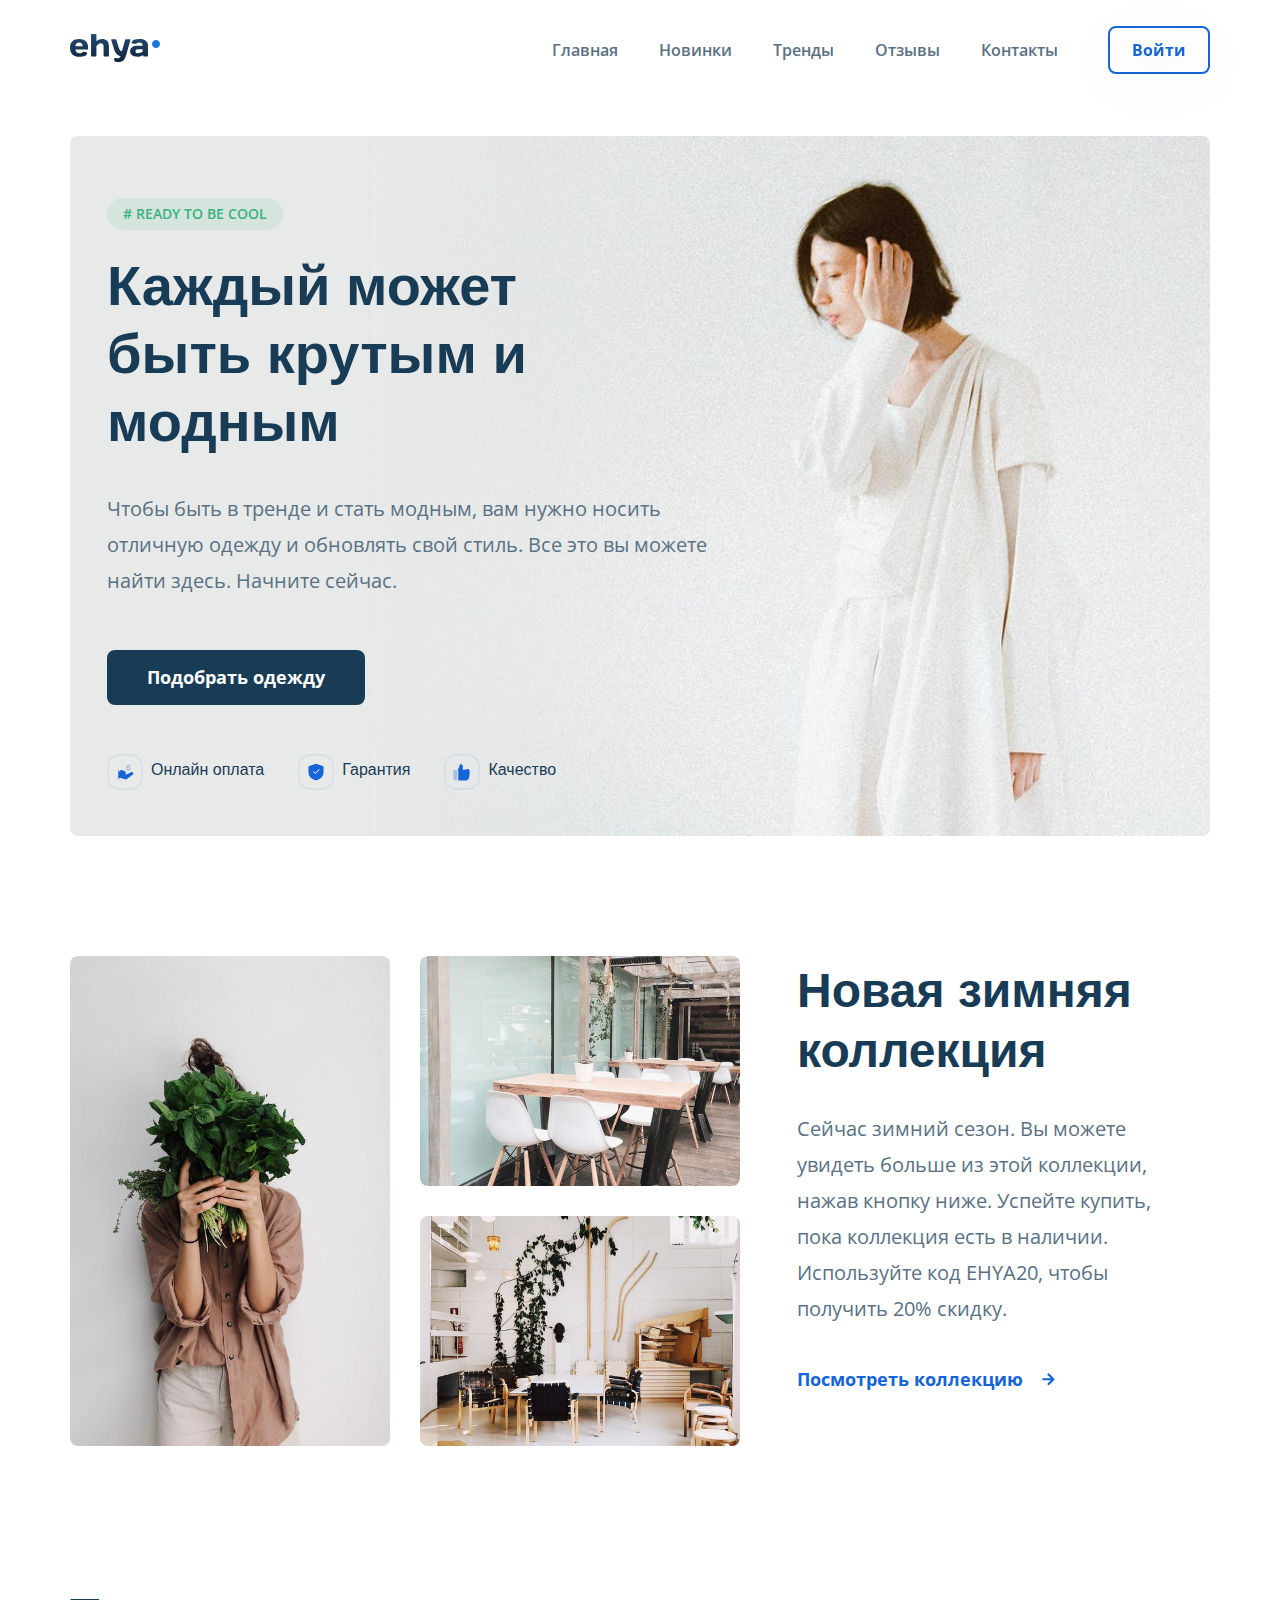
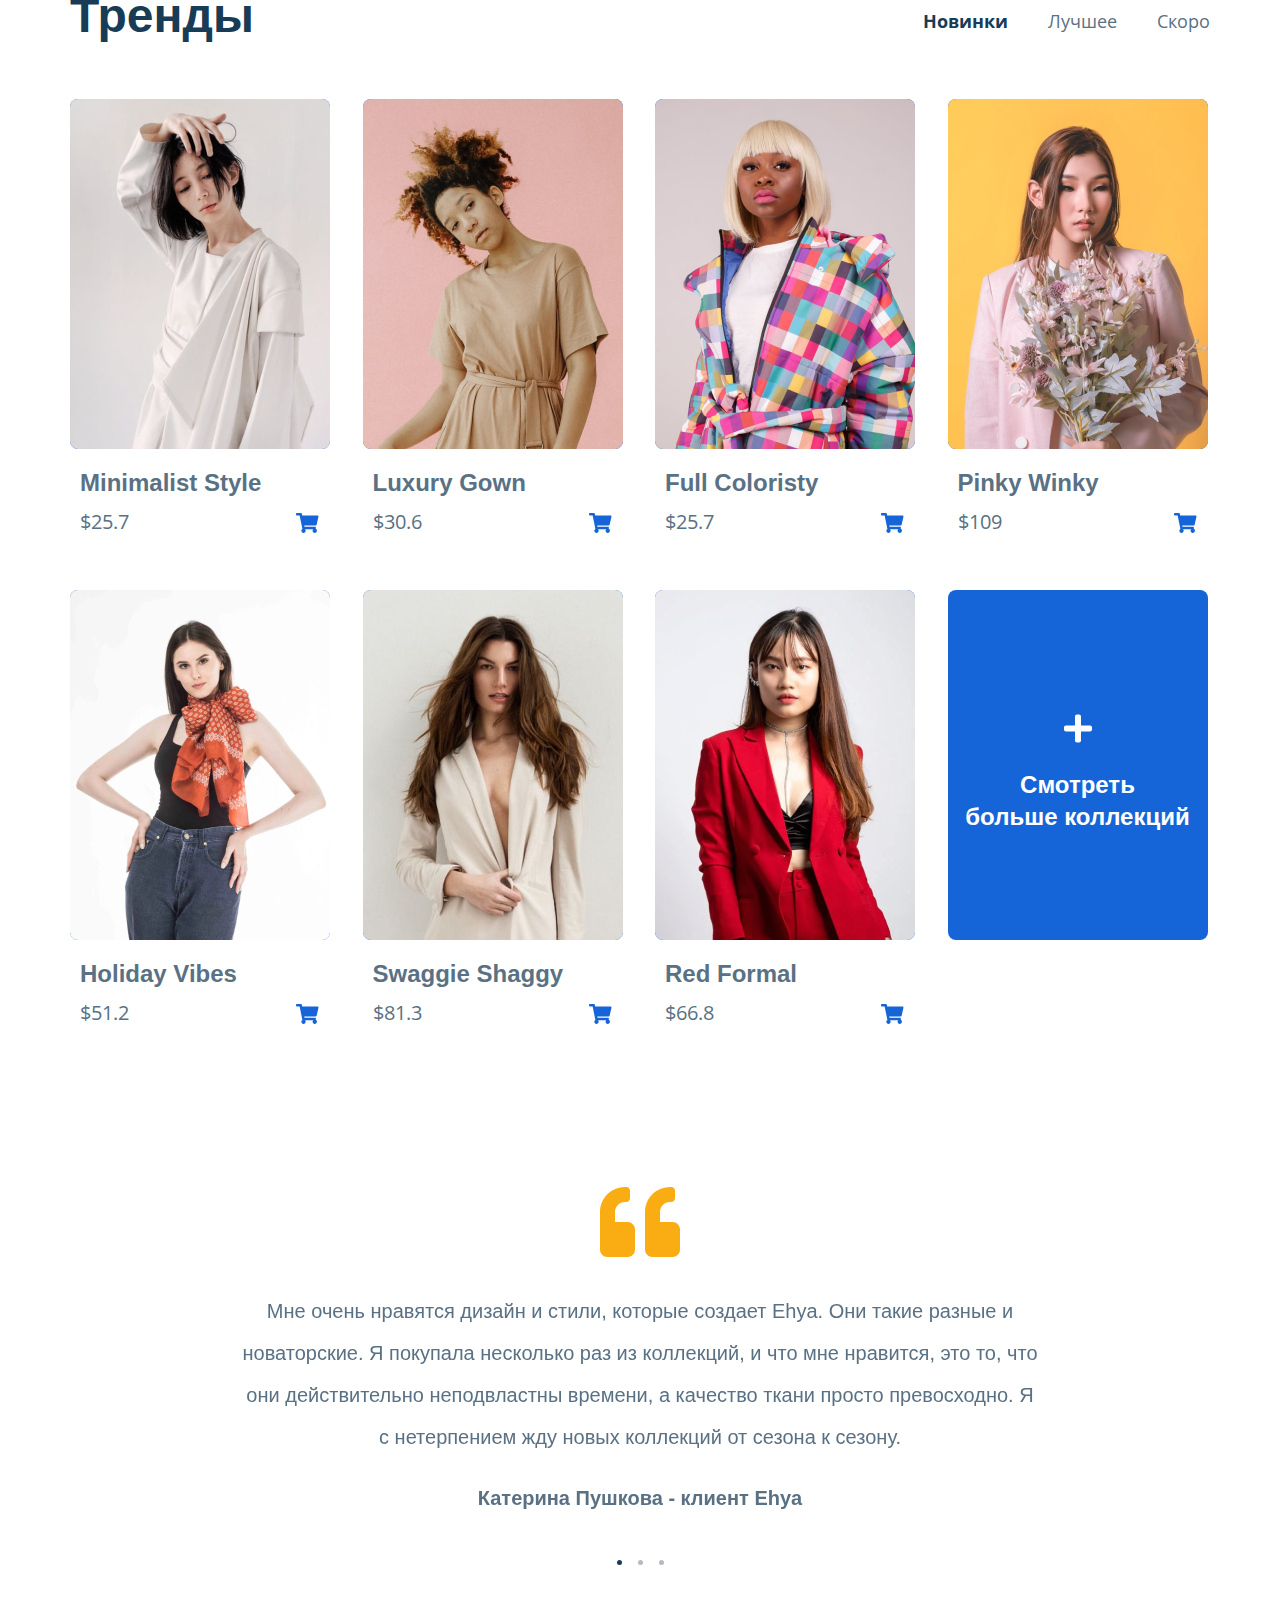
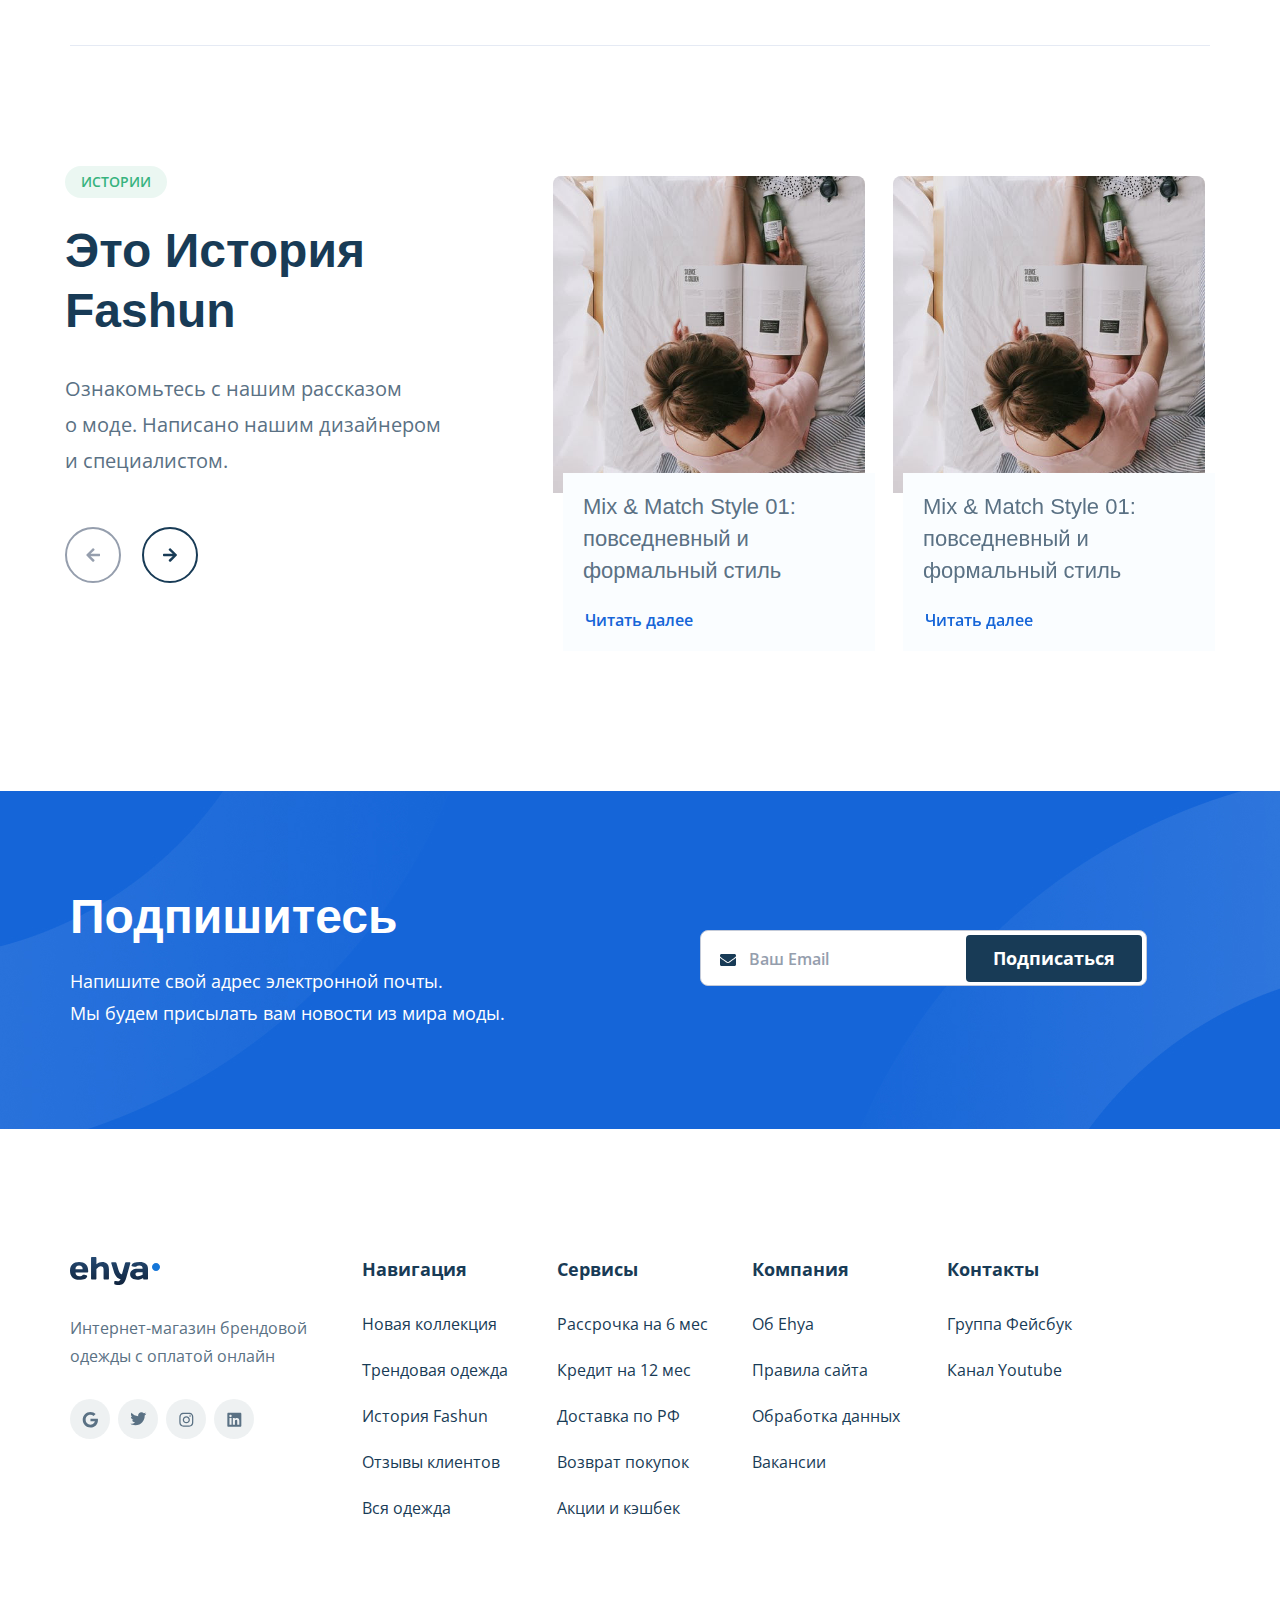
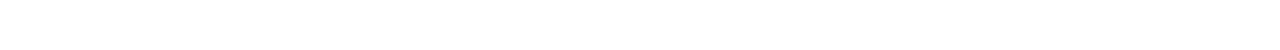
==== index.html @ 08104af1 "fix: menu position fix" ====
<!DOCTYPE html>
<html lang="ru">

<head>
  <meta charset="UTF-8">
  <meta name="viewport" content="width=device-width, initial-scale=1.0">
  <meta http-equiv="X-UA-Compatible" content="ie=edge">
  <link rel="apple-touch-icon" sizes="57x57" href="img/favicon/apple-icon-57x57.png">
  <link rel="apple-touch-icon" sizes="60x60" href="img/favicon/apple-icon-60x60.png">
  <link rel="apple-touch-icon" sizes="72x72" href="img/favicon/apple-icon-72x72.png">
  <link rel="apple-touch-icon" sizes="76x76" href="img/favicon/apple-icon-76x76.png">
  <link rel="apple-touch-icon" sizes="114x114" href="img/favicon/apple-icon-114x114.png">
  <link rel="apple-touch-icon" sizes="120x120" href="img/favicon/apple-icon-120x120.png">
  <link rel="apple-touch-icon" sizes="144x144" href="img/favicon/apple-icon-144x144.png">
  <link rel="apple-touch-icon" sizes="152x152" href="img/favicon/apple-icon-152x152.png">
  <link rel="apple-touch-icon" sizes="180x180" href="img/favicon/apple-icon-180x180.png">
  <link rel="icon" type="image/png" sizes="192x192" href="img/favicon/android-icon-192x192.png">
  <link rel="icon" type="image/png" sizes="32x32" href="img/favicon/favicon-32x32.png">
  <link rel="icon" type="image/png" sizes="96x96" href="img/favicon/favicon-96x96.png">
  <link rel="icon" type="image/png" sizes="16x16" href="img/favicon/favicon-16x16.png">
  <link rel="manifest" href="img/favicon/manifest.json">
  <meta name="msapplication-TileColor" content="#ffffff">
  <meta name="msapplication-TileImage" content="img/favicon/ms-icon-144x144.png">
  <meta name="theme-color" content="#ffffff">
  <link rel="preconnect" href="https://fonts.gstatic.com">
  <link href="https://fonts.googleapis.com/css2?family=Open+Sans:wght@400;600;700&display=swap" rel="stylesheet">
  <link rel="stylesheet" href="css/swiper-bundle.min.css">
  <link rel="stylesheet" href="css/style.css">
  <title>ehya - магазин модной одежды</title>
</head>

<body>
  <header class="header">
    <div class="header-container">
      <a href="#" class="header__logo">
        <img src="img/icons/logo.svg" alt="Ehya logo" class="header__logo-pic">
      </a>
      <nav class="navbar header__navbar">
        <ul class="navbar__list navbar__list--visible">
          <li class="navbar__item">
            <a href="#hero" class="navbar__link anchor">Главная</a>
          </li>
          <li class="navbar__item">
            <a href="#collections" class="navbar__link anchor">Новинки</a>
          </li>
          <li class="navbar__item">
            <a href="#trends" class="navbar__link anchor">Тренды</a>
          </li>
          <li class="navbar__item">
            <a href="#reviews" class="navbar__link anchor">Отзывы</a>
          </li>
          <li class="navbar__item">
            <a href="#footer" class="navbar__link anchor">Контакты</a>
          </li>
        </ul>
        <button data-toggle="modal"
          class="button button--bordered navbar__button navbar__button--visible">Войти</button>
        <button class="mobile-menu-button navbar__mobile-menu-button navbar__mobile-menu-button--visible">
          <span class="mobile-menu-button__line"></span>
          <span class="mobile-menu-button__line"></span>
          <span class="mobile-menu-button__line"></span>
        </button>
      </nav>
    </div>
    <!-- /.header-container -->
    <div class="mobile-menu mobile-menu--visible">
      <a href="#" class="mobile-menu__close">
        <img src="img/icons/close.svg" alt="Icon: close" class="mobile-menu__close-pic">
      </a>
      <ul class="mobile-menu__list">
        <li class="mobile-menu__item">
          <a href="#hero" class="mobile-menu__link anchor">Главная</a>
        </li>
        <li class="mobile-menu__item">
          <a href="#collections" class="mobile-menu__link anchor">Новинки</a>
        </li>
        <li class="mobile-menu__item">
          <a href="#trends" class="mobile-menu__link anchor">Тренды</a>
        </li>
        <li class="mobile-menu__item">
          <a href="#reviews" class="mobile-menu__link anchor">Отзывы</a>
        </li>
        <li class="mobile-menu__item">
          <a href="#footer" class="mobile-menu__link anchor">Контакты</a>
        </li>
      </ul>
      <button data-toggle="modal" class="button mobile-menu__button--bordered mobile-menu__button">Войти</button>
    </div>
    <!-- /.mobile-menu -->
  </header>
  <!-- /.header -->

  <section id="hero" class="hero">
    <div class="hero__bg">
      <div class="hero__bgc"></div>
      <div class="hero__bg-wrapper">
        <img src="img/hero.png" alt="Photo of a girl in modern clothes" class="hero__bg-pic">
      </div>
      <div class="hero-container">
        <div class="hero-wrapper">
          <span class="tag hero__tag"># ready to be cool</span>
          <h1 class="hero__title" lang="en">Каждый может быть крутым и модным</h1>
          <p class="hero__text text">Чтобы быть в тренде и стать модным, вам нужно носить отличную одежду и
            обновлять свой стиль. Все это вы можете найти здесь. Начните сейчас.</p>
          <button class="button hero__button button--solid">Подобрать одежду</button>
          <div class="goods hero__goods">
            <ul class="goods__list">
              <li class="goods__item">
                <img src="img/icons/online-payment.svg" alt="Icon: online payment" class="goods__icon">
                <span class="goods__text" lang="en">Онлайн оплата</span>
              </li>
              <li class="goods__item">
                <img src="img/icons/guarantee.svg" alt="Icon: guarantee" class="goods__icon">
                <span class="goods__text" lang="en">Гарантия</span>
              </li>
              <li class="goods__item">
                <img src="img/icons/quality.svg" alt="Icon: quality" class="goods__icon">
                <span class="goods__text" lang="en">Качество</span>
              </li>
            </ul>
          </div>
          <!-- /.hero__goods -->
        </div>
        <!-- /.hero-wrapper -->
      </div>
    </div>
    <!-- /.hero__container -->
  </section>
  <!-- /.hero -->

  <section id="collections" class="collection">
    <div class="collection-container">
      <div class="collection-wrapper">
        <div class="collection__images">
          <!-- Замени дивы на img -->
          <img src="img/collection_0001.png" alt="Photo of a girl hiding the grass"
            class="collection__pic collection__pic--xl">
          <img src="img/collection_0002.png" alt="Photo of a dining room" class="collection__pic collection__pic--m">
          <img src="img/collection_0003.png" alt="Photo of a rest room" class="collection__pic collection__pic--m">
        </div>
        <!-- /.collection__images -->
        <div class="collection__description">
          <h2 class="title collection__title">Новая зимняя коллекция</h2>
          <p class="text collection__text">Сейчас зимний сезон. Вы можете увидеть больше из этой коллекции, нажав кнопку
            ниже. Успейте купить, пока коллекция есть в наличии. Используйте код EHYA20, чтобы получить 20%&nbsp;скидку.
          </p>
          <a href="#" class="more collection__more">Посмотреть коллекцию</a>
        </div>
        <!-- /.collection__description -->
      </div>
      <!-- /.collection-wrapper -->
    </div>
    <!-- /.collection-container -->
  </section>
  <!-- /.collections -->

  <section id="trends" class="trends">
    <div class="trends-container">
      <div class="trends__header-wrapper">
        <h2 class="title trends__title">Тренды</h2>
        <div class="filter trends__filter">
          <ul class="filter__list">
            <li class="filter__item">
              <a href="#" class="filter__link filter__link--active">Новинки</a>
            </li>
            <li class="filter__item">
              <a href="#" class="filter__link">Лучшее</a>
            </li>
            <li class="filter__item">
              <a href="#" class="filter__link">Скоро</a>
            </li>
          </ul>
        </div>
        <!-- /.trends__filter -->
      </div>
      <!-- /.trends__header-wrapper -->
      <div class="trends__cards-wrapper">
        <div class="card-trend trends__card card-trend--01">
          <div class="card-trend__image-wrapper">
            <img src="img/trends_0001.jpg" alt="Photo of a girl in clothes of minimalist style" class="card-trend__pic">
          </div>
          <h3 class="card-trend__title" lang="en">Minimalist Style</h3>
          <div class="card-trend__wrapper">
            <span class="card-trend__price">$25.7</span>
            <img src="img/icons/shopping-cart.svg" alt="Icon: shopping cart" class="card-trend__icon">
          </div>
        </div>
        <!-- /.card-trend trends__card -->
        <div class="card-trend trends__card card-trend--02">
          <div class="card-trend__image-wrapper">
            <img src="img/trends_0002.jpg" alt="Photo of a girl in clothes of luxury gown style"
              class="card-trend__pic">
          </div>
          <h3 class="card-trend__title" lang="en">Luxury Gown</h3>
          <div class="card-trend__wrapper">
            <span class="card-trend__price">$30.6</span>
            <img src="img/icons/shopping-cart.svg" alt="Icon: shopping cart" class="card-trend__icon">
          </div>
        </div>
        <!-- /.card-trend trends__card -->
        <div class="card-trend trends__card card-trend--03">
          <div class="card-trend__image-wrapper">
            <img src="img/trends_0003.jpg" alt="Photo of a girl in clothes of full coloristy style"
              class="card-trend__pic">
          </div>
          <h3 class="card-trend__title" lang="en">Full Coloristy</h3>
          <div class="card-trend__wrapper">
            <span class="card-trend__price">$25.7</span>
            <img src="img/icons/shopping-cart.svg" alt="Icon: shopping cart" class="card-trend__icon">
          </div>
        </div>
        <!-- /.card-trend trends__card -->
        <div class="card-trend trends__card card-trend--04">
          <div class="card-trend__image-wrapper">
            <img src="img/trends_0004.jpg" alt="Photo of a girl in clothes of pinky winky style"
              class="card-trend__pic">
          </div>
          <h3 class="card-trend__title" lang="en">Pinky Winky</h3>
          <div class="card-trend__wrapper">
            <span class="card-trend__price">$109</span>
            <img src="img/icons/shopping-cart.svg" alt="Icon: shopping cart" class="card-trend__icon">
          </div>
        </div>
        <!-- /.card-trend trends__card -->
        <div class="card-trend trends__card card-trend--05">
          <div class="card-trend__image-wrapper">
            <img src="img/trends_0005.jpg" alt="Photo of a girl in clothes of holiday vibes style"
              class="card-trend__pic">
          </div>
          <h3 class="card-trend__title" lang="en">Holiday Vibes</h3>
          <div class="card-trend__wrapper">
            <span class="card-trend__price">$51.2</span>
            <img src="img/icons/shopping-cart.svg" alt="Icon: shopping cart" class="card-trend__icon">
          </div>
        </div>
        <!-- /.card-trend trends__card -->
        <div class="card-trend trends__card card-trend--06">
          <div class="card-trend__image-wrapper">
            <img src="img/trends_0006.jpg" alt="Photo of a girl in clothes of swaggie shaggy style"
              class="card-trend__pic">
          </div>
          <h3 class="card-trend__title" lang="en">Swaggie Shaggy</h3>
          <div class="card-trend__wrapper">
            <span class="card-trend__price">$81.3</span>
            <img src="img/icons/shopping-cart.svg" alt="Icon: shopping cart" class="card-trend__icon">
          </div>
        </div>
        <!-- /.card-trend trends__card -->
        <div class="card-trend trends__card card-trend--07">
          <div class="card-trend__image-wrapper">
            <img src="img/trends_0007.jpg" alt="Photo of a girl in clothes of red formal style" class="card-trend__pic">
          </div>
          <h3 class="card-trend__title" lang="en">Red Formal</h3>
          <div class="card-trend__wrapper">
            <span class="card-trend__price">$66.8</span>
            <img src="img/icons/shopping-cart.svg" alt="Icon: shopping cart" class="card-trend__icon">
          </div>
        </div>
        <!-- /.card-trend trends__card -->

        <div class="card-trend trends__card">
          <a href="#" class="card-trend__image-wrapper">
            <img src="img/icons/plus.svg" alt="Icon: plus" class="card-trend__plus-icon">
            <h3 class="card-trend__title card-trend__title--color--white">Смотреть<br>больше коллекций</h3>
          </a>
        </div>
        <!-- /.card-trend trends__card -->
      </div>
      <!-- /.trends__cards-wrapper -->
    </div>
    <!-- /.container -->
  </section>
  <!-- /.trends -->

  <section id="reviews" class="reviews">
    <div class="reviews-container">
      <div class="reviews__quote">
        <img src="img/icons/quote-left.svg" alt="Icon: quote">
      </div>
      <div class="swiper-container reviews__slider">
        <!-- Additional required wrapper -->
        <div class="swiper-wrapper">
          <!-- Slides -->
          <div class="swiper-slide reviews__slide">
            <p class="reviews__text">Мне очень нравятся дизайн и стили, которые создает Ehya. Они такие разные и
              новаторские. Я покупала несколько раз из коллекций, и что мне нравится, это то, что они действительно
              неподвластны времени, а качество ткани просто превосходно. Я с нетерпением жду новых коллекций от сезона к
              сезону.</p>
            <h3 class="reviews__author">Катерина Пушкова - клиент Ehya</h3>
          </div>
          <!-- /.reviews__slide -->
          <div class="swiper-slide reviews__slide">
            <p class="reviews__text">Мне очень нравятся дизайн и стили, которые создает Ehya. Они такие разные и
              новаторские. Я покупала несколько раз из коллекций, и что мне нравится, это то, что они действительно
              неподвластны времени, а качество ткани просто превосходно. Я с нетерпением жду новых коллекций от сезона к
              сезону.</p>
            <h3 class="reviews__author">Алисия Пума - клиент Fashun</h3>
          </div>
          <!-- /.reviews__slide -->
          <div class="swiper-slide reviews__slide">
            <p class="reviews__text">Мне очень нравятся дизайн и стили, которые создает Ehya. Они такие разные и
              новаторские. Я покупала несколько раз из коллекций, и что мне нравится, это то, что они действительно
              неподвластны времени, а качество ткани просто превосходно. Я с нетерпением жду новых коллекций от сезона к
              сезону.</p>
            <h3 class="reviews__author">Пума Леопардовна - клиент Ehya</h3>
          </div>
          <!-- /.reviews__slide -->
        </div>
        <!-- If we need pagination -->
        <div class="swiper-pagination"></div>
      </div>
    </div>
    <!-- /.reviews-container -->
  </section>
  <!-- /.reviews -->

  <div class="horizont">
    <div class="horizont__line"></div>
  </div>

  <section class="articles">
    <div class="articles-container">
      <div class="articles-wrapper">
        <span class="tag articles__tag">Истории</span>
        <h2 class="title articles__title" lang="en"><span class="title title--visible">Это </span> История Fashun</h2>
        <p class="text articles__text">Ознакомьтесь с нашим рассказом о&nbsp;моде. Написано нашим дизайнером и
          специалистом.
        </p>
        <!-- If we need navigation buttons -->
        <div class="articles___slider-buttons-group">
          <button class="articles__slider-button articles__slider-button--prev slider-button">
            <svg class="slider-button__prev">
              <use xlink:href="img/icons/slider-button-prev.svg#slider-button-prev"></use>
            </svg>
          </button>
          <button class="articles__slider-button articles__slider-button--next slider-button">
            <svg class="slider-button__next">
              <use xlink:href="img/icons/slider-button-next.svg#slider-button-next"></use>
            </svg>
          </button>
        </div>
        <!-- /.articles___slider-buttons-group -->
      </div>
      <!-- /.article-wrapper -->
      <div class="swiper-container articles__slider">
        <!-- Additional required wrapper -->
        <div class="swiper-wrapper">
          <!-- Slides -->
          <div class="swiper-slide articles__slide">
            <div class="card-articles articles__card">
              <div class="card-articles__image-wrapper">
                <img src="img/articles_0001.png" alt="Photo of a girl reading a book" class="card-articles__pic">
              </div>
              <div class="card-articles__text-wrapper">
                <h3 class="card-articles__title">Mix & Match Style 01: повседневный и формальный стиль</h3>
                <a href="#" class="more articles__more">Читать далее</a>
              </div>
            </div>
            <!-- /.card-articles articles__card -->
          </div>
          <!-- /.swiper-slide -->
          <div class="swiper-slide articles__slide">
            <div class="card-articles articles__card">
              <div class="card-articles__image-wrapper">
                <img src="img/articles_0001.png" alt="Photo of a girl reading a book" class="card-articles__pic">
              </div>
              <div class="card-articles__text-wrapper">
                <h3 class="card-articles__title">Mix & Match Style 01: повседневный и формальный стиль</h3>
                <a href="#" class="more articles__more">Читать далее</a>
              </div>
            </div>
            <!-- /.card-articles articles__card -->
          </div>
          <!-- /.swiper-slide -->
          <div class="swiper-slide articles__slide">
            <div class="card-articles articles__card">
              <div class="card-articles__image-wrapper">
                <img src="img/articles_0002.png" alt="Photo of a girl reading a book" class="card-articles__pic">
              </div>
              <div class="card-articles__text-wrapper">
                <h3 class="card-articles__title">Лайфхак: Купите одежду Thrifft на воскресном рынке
                </h3>
                <a href="#" class="more articles__more">Читать далее</a>
              </div>
            </div>
            <!-- /.card-articles articles__card -->
          </div>
          <!-- /.swiper-slide -->
          <div class="swiper-slide articles__slide">
            <div class="card-articles articles__card">
              <div class="card-articles__image-wrapper">
                <img src="img/articles_0002.png" alt="Photo of a girl reading a book" class="card-articles__pic">
              </div>
              <div class="card-articles__text-wrapper">
                <h3 class="card-articles__title">Лайфхак: Купите одежду Thrifft на воскресном рынке
                </h3>
                <a href="#" class="more articles__more">Читать далее</a>
              </div>
            </div>
            <!-- /.card-articles articles__card -->
          </div>
          <!-- /.swiper-slide -->
          <div class="swiper-slide articles__slide">
            <div class="card-articles articles__card">
              <div class="card-articles__image-wrapper">
                <img src="img/articles_0002.png" alt="Photo of a girl reading a book" class="card-articles__pic">
              </div>
              <div class="card-articles__text-wrapper">
                <h3 class="card-articles__title">Лайфхак: Купите одежду Thrifft на воскресном рынке
                </h3>
                <a href="#" class="more articles__more">Читать далее</a>
              </div>
            </div>
            <!-- /.card-articles articles__card -->
          </div>
          <!-- /.swiper-slide -->
        </div>
      </div>
    </div>
    <!-- /.articles-container -->
  </section>
  <!-- /.articles -->

  <section class="newsletter">
    <div class="newsletter-container">
      <div class="newsletter-wrapper">
        <div class="newsletter__text-wrapper">
          <h2 class="newsletter__title">Подпишитесь</h2>
          <p class="newsletter__text">
            Напишите свой адрес электронной почты. <br class="br">Мы будем присылать вам новости из мира моды.
          </p>
        </div>
        <!-- /.newsletter__text-wrapper -->
        <form class="newsletter__form form">
          <div class="newsletter__input-wrapper">
            <img src="img/icons/email.svg" alt="Icon: email" class="newsletter__form-icon">
            <div class="newsletter__form-email-wrapper">
              <input type="email" class="newsletter__form-email-input" placeholder="Ваш Email">
            </div>
          </div>
          <input type="submit" class="button newsletter__form-submit-input" value="Подписаться">
        </form>
        <!-- /.newsletter__form form -->
      </div>
      <!-- /.newsletter-wrapper -->
    </div>
    <!-- /.newsetter-container -->
  </section>
  <!-- /.newsletter -->

  <footer id="footer" class="footer">
    <div class="footer-container">
      <div class="footer-grid footer-grid__ml">
        <div class="footer__logo-wrapper">
          <a href="#" class="footer__logo">
            <img src="img/icons/logo.svg" alt="Ehya logo" class="footer__logo-pic">
          </a>
          <p class="text footer__text">Интернет-магазин брендовой одежды с оплатой онлайн</p>
          <ul class="footer__socials socials">
            <li class="socials__item">
              <a href="https://www.google.ru/" class="socials__link" target="_blank" rel="noopener noreferrer">
                <img src="img/icons/google.svg" alt="Icon: google" class="socials__icon">
              </a>
            </li>
            <li class="socials__item">
              <a href="https://twitter.com/?lang=ru" class="socials__link" target="_blank" rel="noopener noreferrer">
                <img src="img/icons/twitter.svg" alt="Icon: twitter" class="socials__icon">
              </a>
            </li>
            <li class="socials__item">
              <a href="https://www.instagram.com/?hl=ru" class="socials__link" target="_blank"
                rel="noopener noreferrer">
                <img src="img/icons/instagram.svg" alt="Icon: instagram" class="socials__icon">
              </a>
            </li>
            <li class="socials__item">
              <a href="https://ru.linkedin.com/" class="socials__link" target="_blank" rel="noopener noreferrer">
                <img src="img/icons/linkedin.svg" alt="Icon: linkedin" class="socials__icon">
              </a>
            </li>
          </ul>
          <!-- /.footer__socials .socials -->
        </div>
        <!-- /.footer__logo-wrapper -->
        <div class="footer__nav-list nav">
          <h3 class="nav__title">Навигация</h3>
          <ul class="nav__list">
            <li class="nav__item">
              <a href="#" class="nav__link">Новая коллекция</a>
            </li>
            <li class="nav__item">
              <a href="#" class="nav__link">Трендовая одежда</a>
            </li>
            <li class="nav__item">
              <a href="#" class="nav__link">История Fashun</a>
            </li>
            <li class="nav__item">
              <a href="#" class="nav__link">Отзывы клиентов</a>
            </li>
            <li class="nav__item">
              <a href="#" class="nav__link">Вся одежда</a>
            </li>
          </ul>
        </div>
        <div class="footer__nav-list nav">
          <h3 class="nav__title">Сервисы</h3>
          <ul class="nav__list">
            <li class="nav__item">
              <a href="#" class="nav__link">Рассрочка на 6 мес</a>
            </li>
            <li class="nav__item">
              <a href="#" class="nav__link">Кредит на 12 мес</a>
            </li>
            <li class="nav__item">
              <a href="#" class="nav__link">Доставка по РФ</a>
            </li>
            <li class="nav__item">
              <a href="#" class="nav__link">Возврат покупок</a>
            </li>
            <li class="nav__item">
              <a href="#" class="nav__link">Акции и кэшбек</a>
            </li>
          </ul>
        </div>
        <div class="footer__nav-list nav">
          <h3 class="nav__title">Компания</h3>
          <ul class="nav__list">
            <li class="nav__item">
              <a href="#" class="nav__link">Об Ehya</a>
            </li>
            <li class="nav__item">
              <a href="#" class="nav__link">Правила сайта</a>
            </li>
            <li class="nav__item">
              <a href="#" class="nav__link">Обработка данных</a>
            </li>
            <li class="nav__item">
              <a href="#" class="nav__link">Вакансии</a>
            </li>
          </ul>
        </div>
        <div class="footer__nav-list nav">
          <h3 class="nav__title">Контакты</h3>
          <ul class="nav__list">
            <li class="nav__item">
              <a href="https://ru-ru.facebook.com/" class="nav__link">Группа Фейсбук</a>
            </li>
            <li class="nav__item">
              <a href="https://www.youtube.com/?gl=RU&hl=ru" class="nav__link">Канал Youtube</a>
            </li>
          </ul>
        </div>
      </div>
      <!-- /.footer-grid -->
    </div>
    <!-- /.footer-container -->
  </footer>
  <!-- /.footer -->

  <div class="modal">
    <div class="modal__overlay"></div>
    <!-- /.modal__overlay -->
    <div class="modal__dialog">
      <a href="#" class="modal__close">
        <img src="img/icons/close-modal.svg" alt="Icon: close modal window" class="modal__close-pic">
      </a>
      <h3 class="modal__title">Оставить заявку</h3>
      <form action="send.php" method="POST" class="modal__form form">
        <input type="text" name="name" class="input modal__input" placeholder="Ваше имя" required minlength="2">
        <input type="tel" name="phone" class="input modal__input input--phone-masked" placeholder="Ваш номер телефона"
          required minlength="18">
        <input type="email" name="email" class="input modal__input" placeholder="Ваш Email" required>
        <input type="submit" name="send-booking" value="Отправить" class="button modal__button">
      </form>
    </div>
    <!-- /.modal__dialog -->
  </div>
  <!-- /.modal -->

  <script src="js/jquery-3.5.1.min.js"></script>
  <script src="js/jquery.validate.min.js"></script>
  <script src="js/jquery.mask.min.js"></script>
  <script src="js/swiper-bundle.min.js"></script>
  <script src="js/main.js"></script>
</body>


</html>
---- css/style.css ----
@font-face {
  font-family: 'HK Grotesk';
  src: url("../fonts/HKGrotesk-Regular.woff2") format("woff2"), url("../fonts/HKGrotesk-Regular.woff") format("woff"), url("../fonts/HKGrotesk-Regular.ttf") format("truetype");
  font-weight: 400;
  font-style: normal;
  font-display: swap;
}

@font-face {
  font-family: 'HK Grotesk';
  src: url("../fonts/HKGrotesk-Medium.woff2") format("woff2"), url("../fonts/HKGrotesk-Medium.woff") format("woff"), url("../fonts/HKGrotesk-Medium.ttf") format("truetype");
  font-weight: 500;
  font-style: normal;
  font-display: swap;
}

@font-face {
  font-family: 'HK Grotesk';
  src: url("../fonts/HKGrotesk-Bold.woff2") format("woff2"), url("../fonts/HKGrotesk-Bold.woff") format("woff"), url("../fonts/HKGrotesk-Bold.ttf") format("truetype");
  font-weight: 700;
  font-style: normal;
  font-display: swap;
}

/*! normalize.css v8.0.1 | MIT License | github.com/necolas/normalize.css */
/* Document
   ========================================================================== */
/**
 * 1. Correct the line height in all browsers.
 * 2. Prevent adjustments of font size after orientation changes in iOS.
 */
html {
  line-height: 1.15;
  /* 1 */
  -webkit-text-size-adjust: 100%;
  /* 2 */
}

/* Sections
   ========================================================================== */
/**
 * Remove the margin in all browsers.
 */
body {
  margin: 0;
}

/**
 * Render the `main` element consistently in IE.
 */
main {
  display: block;
}

/**
 * Correct the font size and margin on `h1` elements within `section` and
 * `article` contexts in Chrome, Firefox, and Safari.
 */
h1 {
  font-size: 2em;
  margin: 0.67em 0;
}

/* Grouping content
   ========================================================================== */
/**
 * 1. Add the correct box sizing in Firefox.
 * 2. Show the overflow in Edge and IE.
 */
hr {
  -webkit-box-sizing: content-box;
          box-sizing: content-box;
  /* 1 */
  height: 0;
  /* 1 */
  overflow: visible;
  /* 2 */
}

/**
 * 1. Correct the inheritance and scaling of font size in all browsers.
 * 2. Correct the odd `em` font sizing in all browsers.
 */
pre {
  font-family: monospace, monospace;
  /* 1 */
  font-size: 1em;
  /* 2 */
}

/* Text-level semantics
   ========================================================================== */
/**
 * Remove the gray background on active links in IE 10.
 */
a {
  background-color: transparent;
}

/**
 * 1. Remove the bottom border in Chrome 57-
 * 2. Add the correct text decoration in Chrome, Edge, IE, Opera, and Safari.
 */
abbr[title] {
  border-bottom: none;
  /* 1 */
  text-decoration: underline;
  /* 2 */
  -webkit-text-decoration: underline dotted;
          text-decoration: underline dotted;
  /* 2 */
}

/**
 * Add the correct font weight in Chrome, Edge, and Safari.
 */
b,
strong {
  font-weight: bolder;
}

/**
 * 1. Correct the inheritance and scaling of font size in all browsers.
 * 2. Correct the odd `em` font sizing in all browsers.
 */
code,
kbd,
samp {
  font-family: monospace, monospace;
  /* 1 */
  font-size: 1em;
  /* 2 */
}

/**
 * Add the correct font size in all browsers.
 */
small {
  font-size: 80%;
}

/**
 * Prevent `sub` and `sup` elements from affecting the line height in
 * all browsers.
 */
sub,
sup {
  font-size: 75%;
  line-height: 0;
  position: relative;
  vertical-align: baseline;
}

sub {
  bottom: -0.25em;
}

sup {
  top: -0.5em;
}

/* Embedded content
   ========================================================================== */
/**
 * Remove the border on images inside links in IE 10.
 */
img {
  border-style: none;
}

/* Forms
   ========================================================================== */
/**
 * 1. Change the font styles in all browsers.
 * 2. Remove the margin in Firefox and Safari.
 */
button,
input,
optgroup,
select,
textarea {
  font-family: inherit;
  /* 1 */
  font-size: 100%;
  /* 1 */
  line-height: 1.15;
  /* 1 */
  margin: 0;
  /* 2 */
}

/**
 * Show the overflow in IE.
 * 1. Show the overflow in Edge.
 */
button,
input {
  /* 1 */
  overflow: visible;
}

/**
 * Remove the inheritance of text transform in Edge, Firefox, and IE.
 * 1. Remove the inheritance of text transform in Firefox.
 */
button,
select {
  /* 1 */
  text-transform: none;
}

/**
 * Correct the inability to style clickable types in iOS and Safari.
 */
button,
[type="button"],
[type="reset"],
[type="submit"] {
  -webkit-appearance: button;
}

/**
 * Remove the inner border and padding in Firefox.
 */
button::-moz-focus-inner,
[type="button"]::-moz-focus-inner,
[type="reset"]::-moz-focus-inner,
[type="submit"]::-moz-focus-inner {
  border-style: none;
  padding: 0;
}

/**
 * Restore the focus styles unset by the previous rule.
 */
button:-moz-focusring,
[type="button"]:-moz-focusring,
[type="reset"]:-moz-focusring,
[type="submit"]:-moz-focusring {
  outline: 1px dotted ButtonText;
}

/**
 * Correct the padding in Firefox.
 */
fieldset {
  padding: 0.35em 0.75em 0.625em;
}

/**
 * 1. Correct the text wrapping in Edge and IE.
 * 2. Correct the color inheritance from `fieldset` elements in IE.
 * 3. Remove the padding so developers are not caught out when they zero out
 *    `fieldset` elements in all browsers.
 */
legend {
  -webkit-box-sizing: border-box;
          box-sizing: border-box;
  /* 1 */
  color: inherit;
  /* 2 */
  display: table;
  /* 1 */
  max-width: 100%;
  /* 1 */
  padding: 0;
  /* 3 */
  white-space: normal;
  /* 1 */
}

/**
 * Add the correct vertical alignment in Chrome, Firefox, and Opera.
 */
progress {
  vertical-align: baseline;
}

/**
 * Remove the default vertical scrollbar in IE 10+.
 */
textarea {
  overflow: auto;
}

/**
 * 1. Add the correct box sizing in IE 10.
 * 2. Remove the padding in IE 10.
 */
[type="checkbox"],
[type="radio"] {
  -webkit-box-sizing: border-box;
          box-sizing: border-box;
  /* 1 */
  padding: 0;
  /* 2 */
}

/**
 * Correct the cursor style of increment and decrement buttons in Chrome.
 */
[type="number"]::-webkit-inner-spin-button,
[type="number"]::-webkit-outer-spin-button {
  height: auto;
}

/**
 * 1. Correct the odd appearance in Chrome and Safari.
 * 2. Correct the outline style in Safari.
 */
[type="search"] {
  -webkit-appearance: textfield;
  /* 1 */
  outline-offset: -2px;
  /* 2 */
}

/**
 * Remove the inner padding in Chrome and Safari on macOS.
 */
[type="search"]::-webkit-search-decoration {
  -webkit-appearance: none;
}

/**
 * 1. Correct the inability to style clickable types in iOS and Safari.
 * 2. Change font properties to `inherit` in Safari.
 */
::-webkit-file-upload-button {
  -webkit-appearance: button;
  /* 1 */
  font: inherit;
  /* 2 */
}

/* Interactive
   ========================================================================== */
/*
 * Add the correct display in Edge, IE 10+, and Firefox.
 */
details {
  display: block;
}

/*
 * Add the correct display in all browsers.
 */
summary {
  display: list-item;
}

/* Misc
   ========================================================================== */
/**
 * Add the correct display in IE 10+.
 */
template {
  display: none;
}

/**
 * Add the correct display in IE 10.
 */
[hidden] {
  display: none;
}

* {
  -webkit-box-sizing: border-box;
          box-sizing: border-box;
}

body {
  font-family: 'Open Sans', Arial, sans-serif;
  color: #5A7184;
}

.body-overflow {
  overflow: hidden;
}

h1, h2, h3, h4, h5, h6 {
  margin: 0;
  padding: 0;
}

p {
  margin: 0;
  padding: 0;
}

ul, ol {
  margin: 0;
  padding: 0;
  list-style: none;
}

a {
  color: inherit;
  text-decoration: none;
}

img {
  max-width: 100%;
}

.button {
  font-family: 'Open Sans', Arial, sans-serif;
  -webkit-border-radius: 8px;
          border-radius: 8px;
  outline: none;
  cursor: pointer;
}

.button--bordered {
  padding: 11px 22px;
  font-weight: 700;
  font-size: 16px;
  line-height: 22px;
  color: #1565D8;
  border: 2px solid #1565D8;
  background-color: transparent;
  -webkit-filter: drop-shadow(0px 10px 25px rgba(21, 37, 72, 0.1));
          filter: drop-shadow(0px 10px 25px rgba(21, 37, 72, 0.1));
}

.button--solid {
  font-weight: bold;
  font-size: 18px;
  line-height: 25px;
  color: #FFFFFF;
  border: none;
  background-color: #183B56;
}

.mobile-menu-button {
  display: -webkit-box;
  display: -webkit-flex;
  display: -ms-flexbox;
  display: flex;
  -webkit-box-orient: vertical;
  -webkit-box-direction: normal;
  -webkit-flex-direction: column;
      -ms-flex-direction: column;
          flex-direction: column;
  -webkit-box-pack: justify;
  -webkit-justify-content: space-between;
      -ms-flex-pack: justify;
          justify-content: space-between;
  width: 24px;
  height: 24px;
  padding: 3px 1px;
  background-color: transparent;
  border: none;
  outline: none;
  cursor: pointer;
}

.mobile-menu-button__line {
  width: 22px;
  height: 2px;
  background-color: #3A4C66;
  -webkit-border-radius: 1px;
          border-radius: 1px;
}

.tag {
  padding: 6px 16px;
  color: #36B37E;
  font-weight: 600;
  font-size: 14px;
  line-height: 20px;
  text-transform: uppercase;
  background-color: rgba(54, 179, 126, 0.1);
  -webkit-border-radius: 16px;
          border-radius: 16px;
}

.card-trend {
  display: -webkit-box;
  display: -webkit-flex;
  display: -ms-flexbox;
  display: flex;
  -webkit-box-orient: vertical;
  -webkit-box-direction: normal;
  -webkit-flex-direction: column;
      -ms-flex-direction: column;
          flex-direction: column;
  max-width: 260px;
  max-height: 441px;
}

.card-trend__image-wrapper {
  position: relative;
  display: -webkit-box;
  display: -webkit-flex;
  display: -ms-flexbox;
  display: flex;
  -webkit-box-orient: vertical;
  -webkit-box-direction: normal;
  -webkit-flex-direction: column;
      -ms-flex-direction: column;
          flex-direction: column;
  -webkit-box-align: center;
  -webkit-align-items: center;
      -ms-flex-align: center;
          align-items: center;
  -webkit-box-pack: center;
  -webkit-justify-content: center;
      -ms-flex-pack: center;
          justify-content: center;
  width: 260px;
  height: 350px;
  margin-bottom: 18px;
  -webkit-border-radius: 8px;
          border-radius: 8px;
  background-color: #1565D8;
  overflow: hidden;
}

.card-trend__pic {
  position: absolute;
  width: 100%;
  height: 100%;
  -o-object-fit: cover;
     object-fit: cover;
}

.card-trend__title {
  margin-left: 10px;
  margin-bottom: 5px;
  font-family: 'HK Grotesk', Arial, sans-serif;
  font-weight: 700;
  font-size: 24px;
  line-height: 32px;
}

.card-trend__title--color--white {
  margin-left: 0;
  color: #FFFFFF;
  text-align: center;
}

.card-trend__wrapper {
  display: -webkit-box;
  display: -webkit-flex;
  display: -ms-flexbox;
  display: flex;
  -webkit-box-pack: justify;
  -webkit-justify-content: space-between;
      -ms-flex-pack: justify;
          justify-content: space-between;
  -webkit-box-align: center;
  -webkit-align-items: center;
      -ms-flex-align: center;
          align-items: center;
}

.card-trend__price {
  margin-left: 10px;
  font-weight: 400;
  font-size: 20px;
  line-height: 36px;
  color: #5A7184;
}

.card-trend__icon {
  width: 23px;
  height: 32px;
  margin-right: 11px;
  margin-top: 1px;
}

.card-trend__plus-icon {
  width: 28px;
  height: 37px;
  margin-bottom: 22px;
  margin-top: 18px;
}

.card-articles {
  position: relative;
  width: 322px;
  height: 475px;
}

.card-articles__image-wrapper {
  position: absolute;
  top: 0;
  left: 0;
  width: 312px;
  height: 317px;
  -webkit-border-radius: 8px 8px 0 0;
          border-radius: 8px 8px 0 0;
  overflow: hidden;
}

.card-articles__pic {
  width: 100%;
  height: 100%;
  -o-object-fit: cover;
     object-fit: cover;
}

.card-articles__text-wrapper {
  position: absolute;
  bottom: 0;
  right: 0;
  z-index: 1;
  width: 312px;
  height: 178px;
  padding: 18px 32px 20px 20px;
  background-color: #FAFDFF;
}

.card-articles__title {
  max-width: 255px;
  margin-bottom: 22px;
  font-family: 'HK Grotesk', Arial, sans-serif;
  font-weight: 500;
  font-size: 22px;
  line-height: 32px;
}

.mobile-menu {
  position: fixed;
  top: 10px;
  right: 8px;
  z-index: 100;
  max-width: 480px;
  width: -webkit-calc(100% - 16px);
  width: calc(100% - 16px);
  padding: 36px 24px;
  background-color: #FFFFFF;
  -webkit-box-shadow: 0px 16px 48px rgba(0, 0, 0, 0.16);
          box-shadow: 0px 16px 48px rgba(0, 0, 0, 0.16);
}

.mobile-menu--visible {
  display: none;
}

.mobile-menu__close {
  position: absolute;
  top: 12px;
  right: 16px;
  display: -webkit-box;
  display: -webkit-flex;
  display: -ms-flexbox;
  display: flex;
  -webkit-box-pack: center;
  -webkit-justify-content: center;
      -ms-flex-pack: center;
          justify-content: center;
  -webkit-box-align: center;
  -webkit-align-items: center;
      -ms-flex-align: center;
          align-items: center;
  width: 24px;
  height: 24px;
}

.mobile-menu__close-pic {
  width: 17px;
  height: 17px;
}

.mobile-menu__list {
  margin-bottom: 20px;
}

.mobile-menu__item {
  margin-bottom: 20px;
}

.mobile-menu__item:last-child {
  margin-bottom: 0;
}

.mobile-menu__link {
  font-weight: 600;
  font-size: 16px;
  line-height: 22px;
  color: #183B56;
}

.mobile-menu__button {
  width: 100%;
  height: 40px;
  font-weight: 700;
  font-size: 16px;
  line-height: 22px;
}

.mobile-menu__button--bordered {
  color: #1565D8;
  border: 2px solid #1565D8;
  background-color: transparent;
}

.header {
  position: fixed;
  top: 0;
  left: 0;
  right: 0;
  z-index: 50;
  background-color: #FFFFFF;
}

.header-container {
  display: -webkit-box;
  display: -webkit-flex;
  display: -ms-flexbox;
  display: flex;
  -webkit-box-pack: justify;
  -webkit-justify-content: space-between;
      -ms-flex-pack: justify;
          justify-content: space-between;
  -webkit-box-align: center;
  -webkit-align-items: center;
      -ms-flex-align: center;
          align-items: center;
  max-width: 1140px;
  height: 100px;
  margin: 0 auto;
}

.header__logo-pic {
  width: 90px;
  height: 28px;
}

.header__navbar {
  margin-left: auto;
}

.navbar {
  display: -webkit-box;
  display: -webkit-flex;
  display: -ms-flexbox;
  display: flex;
  -webkit-box-align: center;
  -webkit-align-items: center;
      -ms-flex-align: center;
          align-items: center;
}

.navbar__list {
  display: -webkit-box;
  display: -webkit-flex;
  display: -ms-flexbox;
  display: flex;
  margin-right: 50px;
}

.navbar__item {
  margin-right: 41px;
  font-weight: 600;
  font-size: 16px;
  line-height: 22px;
}

.navbar__item:last-child {
  margin-right: 0;
}

.navbar__mobile-menu-button--visible {
  display: none;
}

.hero {
  position: relative;
  margin-top: 136px;
  margin-bottom: 120px;
}

.hero__bg {
  position: relative;
  max-width: 1280px;
  margin: 0 auto;
  -webkit-border-radius: 8px;
          border-radius: 8px;
  overflow: hidden;
}

.hero__bg-wrapper {
  position: absolute;
  z-index: -1;
  -webkit-transform: translate(40%, -21%);
      -ms-transform: translate(40%, -21%);
          transform: translate(40%, -21%);
  overflow: hidden;
}

.hero__bg-wrapper::after {
  content: '';
  position: absolute;
  top: 0;
  left: 0;
  width: 100%;
  height: 100%;
  background: -webkit-gradient(linear, right top, left top, color-stop(67.34%, rgba(238, 238, 238, 0.0001)), to(#E8EAE9));
  background: -webkit-linear-gradient(right, rgba(238, 238, 238, 0.0001) 67.34%, #E8EAE9 100%);
  background: -o-linear-gradient(right, rgba(238, 238, 238, 0.0001) 67.34%, #E8EAE9 100%);
  background: linear-gradient(270deg, rgba(238, 238, 238, 0.0001) 67.34%, #E8EAE9 100%);
}

.hero__bg-pic {
  -webkit-transform: scale(1.07);
      -ms-transform: scale(1.07);
          transform: scale(1.07);
}

.hero__bgc {
  position: absolute;
  top: 0;
  left: 0;
  z-index: -1;
  width: 100%;
  height: 100%;
  background-color: #E8EAE9;
}

.hero-container {
  max-width: 1066px;
  padding: 62px 0 46px;
  margin: 0 auto;
}

.hero-wrapper {
  display: -webkit-box;
  display: -webkit-flex;
  display: -ms-flexbox;
  display: flex;
  -webkit-box-orient: vertical;
  -webkit-box-direction: normal;
  -webkit-flex-direction: column;
      -ms-flex-direction: column;
          flex-direction: column;
  -webkit-box-align: start;
  -webkit-align-items: flex-start;
      -ms-flex-align: start;
          align-items: flex-start;
}

.hero__tag {
  margin-bottom: 22px;
}

.hero__title {
  width: 425px;
  margin-bottom: 35px;
  font-family: 'HK Grotesk', Arial, sans-serif;
  font-style: normal;
  font-weight: 700;
  font-size: 56px;
  line-height: 68px;
  color: #183B56;
}

.hero__text {
  margin-bottom: 51px;
}

.hero__button {
  margin-bottom: 49px;
  padding: 15px 40px;
}

.text {
  max-width: 650px;
  font-weight: 400;
  font-size: 20px;
  line-height: 36px;
  color: #5A7184;
}

.goods__list {
  display: -webkit-box;
  display: -webkit-flex;
  display: -ms-flexbox;
  display: flex;
}

.goods__item {
  display: -webkit-box;
  display: -webkit-flex;
  display: -ms-flexbox;
  display: flex;
  -webkit-box-align: center;
  -webkit-align-items: center;
      -ms-flex-align: center;
          align-items: center;
  margin-right: 34px;
}

.goods__item:last-child {
  margin-right: 0;
}

.goods__icon {
  width: 36px;
  height: 36px;
}

.goods__text {
  margin-bottom: 5px;
  margin-left: 8px;
  font-family: 'HK Grotesk', Arial, sans-serif;
  font-style: normal;
  font-weight: 500;
  font-size: 16px;
  line-height: 20px;
  color: #183B56;
}

.collection {
  margin-bottom: 140px;
}

.collection-container {
  max-width: 1140px;
  margin: 0 auto;
}

.collection-wrapper {
  display: -webkit-box;
  display: -webkit-flex;
  display: -ms-flexbox;
  display: flex;
  width: 100%;
  height: 100%;
}

.collection__images {
  display: -ms-grid;
  display: grid;
  -ms-grid-columns: (1fr)[2];
      grid-template-columns: repeat(2, 1fr);
  -ms-grid-rows: (minmax(230px, 0.5fr))[2];
      grid-template-rows: repeat(2, minmax(230px, 0.5fr));
  grid-gap: 30px;
  max-width: 670px;
  margin-right: 57px;
  overflow: hidden;
}

.collection__pic {
  -o-object-fit: cover;
     object-fit: cover;
  width: 100%;
  height: 100%;
  -webkit-border-radius: 8px;
          border-radius: 8px;
}

.collection__pic--xl {
  -ms-grid-row: 1;
  -ms-grid-row-span: 2;
  grid-row: 1 / 3;
}

.collection__title {
  max-width: 412px;
  margin-top: 5px;
  margin-bottom: 30px;
}

.collection__text {
  max-width: 392px;
  margin-bottom: 40px;
}

.collection__more::after {
  content: url("../img/icons/more-next.svg");
  margin-left: 19px;
}

.title {
  font-family: 'HK Grotesk', Arial, sans-serif;
  font-weight: 700;
  font-size: 48px;
  line-height: 60px;
  color: #183B56;
}

.more {
  font-weight: 700;
  font-size: 18px;
  line-height: 25px;
  color: #1565D8;
}

.trends {
  margin-bottom: 145px;
}

.trends-container {
  max-width: 1140px;
  margin: 0 auto;
}

.trends__header-wrapper {
  display: -webkit-box;
  display: -webkit-flex;
  display: -ms-flexbox;
  display: flex;
  -webkit-box-pack: justify;
  -webkit-justify-content: space-between;
      -ms-flex-pack: justify;
          justify-content: space-between;
  -webkit-box-align: center;
  -webkit-align-items: center;
      -ms-flex-align: center;
          align-items: center;
  margin-bottom: 53px;
}

.trends__cards-wrapper {
  display: -ms-grid;
  display: grid;
  -ms-grid-columns: (1fr)[4];
      grid-template-columns: repeat(4, 1fr);
  -ms-grid-rows: (1fr)[2];
      grid-template-rows: repeat(2, 1fr);
  grid-row-gap: 50px;
  grid-column-gap: 30px;
}

.filter__list {
  display: -webkit-box;
  display: -webkit-flex;
  display: -ms-flexbox;
  display: flex;
  margin-top: 10px;
}

.filter__item {
  margin-right: 40px;
}

.filter__item:last-child {
  margin-right: 0;
}

.filter__link {
  font-weight: 400;
  font-size: 18px;
  line-height: 25px;
  color: #5A7184;
}

.filter__link--active {
  font-weight: 700;
  color: #183B56;
}

.reviews {
  margin-bottom: 80px;
}

.reviews-container {
  max-width: 830px;
  margin: 0 auto;
}

.reviews__slider {
  max-height: 275px;
}

.reviews__slide {
  display: -webkit-box;
  display: -webkit-flex;
  display: -ms-flexbox;
  display: flex;
  -webkit-box-orient: vertical;
  -webkit-box-direction: normal;
  -webkit-flex-direction: column;
      -ms-flex-direction: column;
          flex-direction: column;
  -webkit-box-align: center;
  -webkit-align-items: center;
      -ms-flex-align: center;
          align-items: center;
}

.reviews__quote {
  display: -webkit-box;
  display: -webkit-flex;
  display: -ms-flexbox;
  display: flex;
  -webkit-box-align: center;
  -webkit-align-items: center;
      -ms-flex-align: center;
          align-items: center;
  width: 80px;
  height: 92px;
  margin: 0 auto 22px;
}

.reviews__text {
  max-width: 800px;
  max-height: 170px;
  margin-bottom: 28px;
  font-family: 'HK Grotesk', Arial, sans-serif;
  font-weight: 400;
  font-size: 20px;
  line-height: 42px;
  text-align: center;
  overflow-y: auto;
}

.reviews__author {
  margin-bottom: 55px;
  font-family: 'HK Grotesk', Arial, sans-serif;
  font-weight: 700;
  font-size: 20px;
  line-height: 24px;
  text-align: center;
}

.swiper-pagination-bullet {
  width: 5px;
  height: 5px;
}

.swiper-container-horizontal > .swiper-pagination-bullets, .swiper-pagination-custom, .swiper-pagination-fraction {
  bottom: -3px;
}

.swiper-container-horizontal > .swiper-pagination-bullets .swiper-pagination-bullet {
  margin: 0 8px;
}

.swiper-pagination-bullet {
  background: #B3BAC5;
  opacity: 1;
}

.swiper-pagination-bullet-active {
  background-color: #183B56;
}

.horizont {
  max-width: 1140px;
  margin: 0 auto 120px;
}

.horizont__line {
  height: 1px;
  background-color: #E5EAF4;
}

.articles {
  margin-bottom: 140px;
}

.articles-container {
  max-width: 1150px;
  margin: 0 auto;
  display: -webkit-box;
  display: -webkit-flex;
  display: -ms-flexbox;
  display: flex;
  -webkit-box-pack: justify;
  -webkit-justify-content: space-between;
      -ms-flex-pack: justify;
          justify-content: space-between;
}

.articles-wrapper {
  display: -webkit-box;
  display: -webkit-flex;
  display: -ms-flexbox;
  display: flex;
  -webkit-box-orient: vertical;
  -webkit-box-direction: normal;
  -webkit-flex-direction: column;
      -ms-flex-direction: column;
          flex-direction: column;
  -webkit-box-align: start;
  -webkit-align-items: flex-start;
      -ms-flex-align: start;
          align-items: flex-start;
  height: 475px;
}

.articles__tag {
  display: inline-block;
  margin-bottom: 23px;
}

.articles__title {
  max-width: 337px;
  margin-right: 20px;
  margin-bottom: 30px;
}

.articles__text {
  max-width: 385px;
  margin-right: 20px;
  margin-bottom: 48px;
}

.articles__slider {
  -webkit-flex-basis: 662px;
      -ms-flex-preferred-size: 662px;
          flex-basis: 662px;
  -webkit-flex-shrink: 0;
      -ms-flex-negative: 0;
          flex-shrink: 0;
}

.articles__slider-button {
  width: 56px;
  height: 56px;
  fill: #183B56;
  border: 2px solid #183B56;
  -webkit-border-radius: 50%;
          border-radius: 50%;
  background-color: transparent;
  outline: none;
  cursor: pointer;
}

.articles__slider-button--prev {
  margin-right: 17px;
}

.articles__more {
  margin-left: 2px;
  font-weight: 600;
  font-size: 16px;
  line-height: 22px;
}

.slider-button__prev,
.slider-button__next {
  width: 14px;
  height: 14px;
  margin-top: 4px;
}

.swiper-button-disabled {
  border: 2px solid #959EAD;
  fill: #959EAD;
}

.swiper-container {
  margin-top: 10px;
  margin-left: 0;
  margin-right: 0;
}

.newsletter {
  padding-top: 96px;
  padding-bottom: 100px;
  background: url("../img/newsletter-bg.jpg") center center/cover no-repeat;
}

.newsletter-container {
  max-width: 1140px;
  margin: 0 auto;
}

.newsletter-wrapper {
  display: -webkit-box;
  display: -webkit-flex;
  display: -ms-flexbox;
  display: flex;
  -webkit-box-pack: justify;
  -webkit-justify-content: space-between;
      -ms-flex-pack: justify;
          justify-content: space-between;
  -webkit-box-align: center;
  -webkit-align-items: center;
      -ms-flex-align: center;
          align-items: center;
}

.newsletter__title {
  font-family: 'HK Grotesk', Arial, sans-serif;
  font-weight: 700;
  font-size: 48px;
  line-height: 60px;
  color: #FFFFFF;
  margin-bottom: 18px;
}

.newsletter__text {
  max-width: 436px;
  font-weight: 400;
  font-size: 18px;
  line-height: 32px;
  color: #FFFFFF;
}

.newsletter__text-wrapper {
  display: -webkit-box;
  display: -webkit-flex;
  display: -ms-flexbox;
  display: flex;
  -webkit-box-orient: vertical;
  -webkit-box-direction: normal;
  -webkit-flex-direction: column;
      -ms-flex-direction: column;
          flex-direction: column;
  -webkit-box-align: start;
  -webkit-align-items: flex-start;
      -ms-flex-align: start;
          align-items: flex-start;
}

.newsletter__form {
  position: relative;
  display: -webkit-box;
  display: -webkit-flex;
  display: -ms-flexbox;
  display: flex;
  -webkit-box-align: center;
  -webkit-align-items: center;
      -ms-flex-align: center;
          align-items: center;
  margin-right: 63px;
}

.newsletter__form-email-input {
  width: 447px;
  height: 56px;
  padding: 19px 190px 17px 48px;
  border: 1px solid #C3CAD9;
  -webkit-border-radius: 8px;
          border-radius: 8px;
  background-color: #FFFFFF;
  font-weight: 600;
  font-size: 16px;
  line-height: 22px;
  color: #183B56;
}

.newsletter__form-email-input::-webkit-input-placeholder {
  font-weight: 600;
  font-size: 16px;
  line-height: 22px;
  color: #959EAD;
}

.newsletter__form-email-input:-ms-input-placeholder {
  font-weight: 600;
  font-size: 16px;
  line-height: 22px;
  color: #959EAD;
}

.newsletter__form-email-input::-ms-input-placeholder {
  font-weight: 600;
  font-size: 16px;
  line-height: 22px;
  color: #959EAD;
}

.newsletter__form-email-input::placeholder {
  font-weight: 600;
  font-size: 16px;
  line-height: 22px;
  color: #959EAD;
}

.newsletter__form-submit-input {
  position: absolute;
  right: 5px;
  padding: 11px 27px;
  font-weight: 700;
  font-size: 18px;
  line-height: 25px;
  -o-text-overflow: ellipsis;
     text-overflow: ellipsis;
  color: #FFFFFF;
  background-color: #183B56;
  -webkit-border-radius: 4px;
          border-radius: 4px;
  border: none;
  outline: none;
  cursor: pointer;
}

.newsletter__form-icon {
  position: absolute;
  z-index: 1;
  width: 16px;
  height: 18px;
  margin-top: 3px;
  margin-left: 20px;
}

.newsletter__input-wrapper {
  position: relative;
  display: -webkit-box;
  display: -webkit-flex;
  display: -ms-flexbox;
  display: flex;
  -webkit-box-align: center;
  -webkit-align-items: center;
      -ms-flex-align: center;
          align-items: center;
}

.footer {
  padding-top: 128px;
  padding-bottom: 131px;
}

.footer-container {
  max-width: 1140px;
  margin: 0 auto;
}

.footer-grid {
  display: -ms-grid;
  display: grid;
  -ms-grid-columns: 292px 195px 195px 195px 195px;
      grid-template-columns: 292px 195px 195px 195px 195px;
  -ms-grid-rows: 1fr;
      grid-template-rows: 1fr;
}

.footer__logo {
  display: inline-block;
  margin-bottom: 26px;
}

.footer__logo-wrapper {
  display: -webkit-box;
  display: -webkit-flex;
  display: -ms-flexbox;
  display: flex;
  -webkit-box-orient: vertical;
  -webkit-box-direction: normal;
  -webkit-flex-direction: column;
      -ms-flex-direction: column;
          flex-direction: column;
  -webkit-box-align: start;
  -webkit-align-items: flex-start;
      -ms-flex-align: start;
          align-items: flex-start;
}

.footer__logo-pic {
  width: 90px;
  height: 28px;
}

.footer__text {
  max-width: 265px;
  margin-bottom: 29px;
  font-weight: 400;
  font-size: 16px;
  line-height: 28px;
  color: #5A7184;
}

.nav__title {
  margin-bottom: 31px;
  font-weight: 700;
  font-size: 18px;
  line-height: 25px;
  color: #183B56;
}

.nav__item {
  margin-bottom: 24px;
}

.nav__item:last-child {
  margin-bottom: 0;
}

.nav__link {
  font-weight: 400;
  font-size: 16px;
  line-height: 22px;
  color: #183B56;
}

.socials {
  display: -webkit-box;
  display: -webkit-flex;
  display: -ms-flexbox;
  display: flex;
}

.socials__item {
  width: 40px;
  height: 40px;
  margin-right: 8px;
  background-color: rgba(90, 113, 132, 0.1);
  -webkit-border-radius: 50%;
          border-radius: 50%;
  overflow: hidden;
}

.socials__item:last-child {
  margin-right: 0;
}

.socials__link {
  display: -webkit-box;
  display: -webkit-flex;
  display: -ms-flexbox;
  display: flex;
  -webkit-box-pack: center;
  -webkit-justify-content: center;
      -ms-flex-pack: center;
          justify-content: center;
  -webkit-box-align: center;
  -webkit-align-items: center;
      -ms-flex-align: center;
          align-items: center;
  width: 100%;
  height: 100%;
}

.modal {
  display: none;
}

.modal--visible {
  display: block;
}

.modal__overlay {
  position: fixed;
  top: 0;
  left: 0;
  right: 0;
  bottom: 0;
  z-index: 200;
  background-color: rgba(90, 113, 132, 0.2);
}

.modal__dialog {
  position: fixed;
  top: 50%;
  left: 50%;
  z-index: 201;
  max-width: 478px;
  width: -webkit-calc( 100% - 40px);
  width: calc( 100% - 40px);
  max-height: -webkit-calc(100% - 30px);
  max-height: calc(100% - 30px);
  padding: 33px 15px 0;
  color: #FFFFFF;
  -webkit-border-radius: 8px;
          border-radius: 8px;
  background-color: #1565D8;
  -webkit-transform: translate(-50%, -50%);
      -ms-transform: translate(-50%, -50%);
          transform: translate(-50%, -50%);
  overflow: auto;
  -webkit-box-shadow: 0px 16px 48px rgba(0, 0, 0, 0.16);
          box-shadow: 0px 16px 48px rgba(0, 0, 0, 0.16);
}

.modal__close {
  position: absolute;
  top: 17px;
  right: 18px;
  text-decoration: none;
  cursor: pointer;
}

.modal__title {
  margin-top: 0;
  margin-bottom: 15px;
  font-family: 'HK Grotesk', Arial, sans-serif;
  font-weight: 700;
  font-size: 28px;
  line-height: 36px;
  text-align: center;
}

.modal__form {
  padding-bottom: 33px;
}

.modal__input {
  width: 100%;
  margin-top: 15px;
  height: 56px;
  padding: 19px 19px 17px 19px;
  font-weight: 600;
  font-size: 16px;
  line-height: 22px;
  color: #183B56;
  border: 1px solid #C3CAD9;
  -webkit-border-radius: 8px;
          border-radius: 8px;
  background-color: #FFFFFF;
}

.modal__input::-webkit-input-placeholder {
  font-weight: 600;
  font-size: 16px;
  line-height: 22px;
  color: #959EAD;
}

.modal__input:-ms-input-placeholder {
  font-weight: 600;
  font-size: 16px;
  line-height: 22px;
  color: #959EAD;
}

.modal__input::-ms-input-placeholder {
  font-weight: 600;
  font-size: 16px;
  line-height: 22px;
  color: #959EAD;
}

.modal__input::placeholder {
  font-weight: 600;
  font-size: 16px;
  line-height: 22px;
  color: #959EAD;
}

.modal__button {
  width: 100%;
  height: 56px;
  margin-top: 15px;
  font-weight: 700;
  font-size: 18px;
  line-height: 25px;
  color: #FFFFFF;
  background-color: #183B56;
  border: none;
}

@media (max-width: 1360px) {
  .hero__bg {
    max-width: 1140px;
  }
  .hero__bg-wrapper {
    -webkit-transform: translate(30%, -21%);
        -ms-transform: translate(30%, -21%);
            transform: translate(30%, -21%);
  }
}

@media (max-width: 1199px) {
  .header-container {
    max-width: 960px;
  }
  .hero__bg {
    max-width: 960px;
  }
  .hero__bg-wrapper {
    -webkit-transform: translate(25%, -21%);
        -ms-transform: translate(25%, -21%);
            transform: translate(25%, -21%);
  }
  .hero-container {
    max-width: 860px;
  }
  .collection-container {
    max-width: 960px;
  }
  .collection__images {
    max-width: 60%;
  }
  .trends-container {
    max-width: 960px;
  }
  .card-trend__image-wrapper {
    width: 100%;
  }
  .card-trend__title {
    width: 80%;
  }
  .horizont {
    max-width: 960px;
  }
  .articles-container {
    max-width: 960px;
  }
  .newsletter-container {
    max-width: 960px;
  }
  .newsletter__form {
    margin-right: 0;
  }
  .footer-container {
    max-width: 960px;
  }
  .footer-grid {
    -ms-grid-columns: 270px 180px 180px 180px 150px;
        grid-template-columns: 270px 180px 180px 180px 150px;
  }
}

@media (max-width: 991px) {
  .header-container {
    padding-top: 8px;
    max-width: 650px;
    height: 72px;
  }
  .navbar__list--visible {
    display: none;
  }
  .navbar__button--visible {
    display: none;
  }
  .navbar__mobile-menu-button--visible {
    display: -webkit-box;
    display: -webkit-flex;
    display: -ms-flexbox;
    display: flex;
  }
  .hero {
    margin-top: 102px;
    margin-bottom: 80px;
  }
  .hero__bg {
    max-width: 728px;
  }
  .hero__bg-wrapper {
    -webkit-transform: translate(24%, -12%);
        -ms-transform: translate(24%, -12%);
            transform: translate(24%, -12%);
  }
  .hero__bg-pic {
    -webkit-transform: scale(1.48);
        -ms-transform: scale(1.48);
            transform: scale(1.48);
  }
  .hero-container {
    max-width: 672px;
    padding: 36px 0;
  }
  .hero__tag {
    margin-bottom: 19px;
  }
  .hero__title {
    max-width: 365px;
    margin-bottom: 25px;
    font-size: 48px;
    line-height: 60px;
  }
  .hero__text {
    margin-bottom: 37px;
  }
  .hero__button {
    margin-bottom: 40px;
  }
  .text {
    max-width: 400px;
    font-size: 18px;
    line-height: 32px;
  }
  .goods__item {
    margin-right: 24px;
  }
  .collection {
    margin-bottom: 75px;
  }
  .collection-container {
    max-width: 672px;
  }
  .collection-wrapper {
    -webkit-flex-wrap: wrap;
        -ms-flex-wrap: wrap;
            flex-wrap: wrap;
  }
  .collection__images {
    max-width: 100%;
    margin-right: 0;
    margin-bottom: 35px;
  }
  .collection__description {
    width: 100%;
  }
  .collection__title {
    max-width: 100%;
    margin-top: 0;
    margin-bottom: 30px;
  }
  .collection__text {
    max-width: 100%;
    margin-bottom: 23px;
    font-weight: 400;
    font-size: 20px;
    line-height: 36px;
  }
  .trends {
    margin-bottom: 80px;
  }
  .trends-container {
    max-width: 608px;
  }
  .trends__header-wrapper {
    -webkit-box-orient: vertical;
    -webkit-box-direction: normal;
    -webkit-flex-direction: column;
        -ms-flex-direction: column;
            flex-direction: column;
    margin-bottom: 55px;
  }
  .trends__title {
    margin-bottom: 32px;
  }
  .trends__cards-wrapper {
    -ms-grid-rows: (1fr)[4];
        grid-template-rows: repeat(4, 1fr);
    -ms-grid-columns: (1fr)[2];
        grid-template-columns: repeat(2, 1fr);
    grid-gap: 48px;
  }
  .filter__list {
    margin-top: 0;
  }
  .card-trend {
    max-width: 280px;
  }
  .card-trend__image-wrapper {
    width: 100%;
  }
  .card-trend__title {
    width: 90%;
  }
  .reviews-container {
    max-width: 630px;
  }
  .reviews__slider {
    max-height: 298px;
  }
  .reviews__quote {
    margin-bottom: 25px;
  }
  .reviews__text {
    max-width: 600px;
    max-height: 210px;
  }
  .horizont {
    max-width: 728px;
    margin-bottom: 80px;
  }
  .articles {
    margin-bottom: 80px;
  }
  .articles-container {
    max-width: 682px;
    -webkit-box-orient: vertical;
    -webkit-box-direction: normal;
    -webkit-flex-direction: column;
        -ms-flex-direction: column;
            flex-direction: column;
  }
  .articles-wrapper {
    height: auto;
    margin-bottom: 36px;
    -webkit-box-align: center;
    -webkit-align-items: center;
        -ms-flex-align: center;
            align-items: center;
  }
  .articles__tag {
    margin-bottom: 18px;
  }
  .articles__title {
    max-width: 567px;
    margin-right: 0;
    margin-bottom: 22px;
    text-align: center;
  }
  .articles__text {
    max-width: 568px;
    margin-right: 0;
    margin-bottom: 35px;
    font-size: 20px;
    line-height: 36px;
    text-align: center;
  }
  .articles__slider {
    -webkit-flex-basis: 100%;
        -ms-flex-preferred-size: 100%;
            flex-basis: 100%;
  }
  .swiper-container {
    margin-top: 0;
  }
  .card-articles {
    width: 332px;
  }
  .card-articles__image-wrapper {
    width: 322px;
  }
  .card-articles__text-wrapper {
    width: 322px;
  }
  .newsletter {
    padding-top: 68px;
    padding-bottom: 80px;
    background: url("../img/newsletter-bg-768.jpg") center center/cover no-repeat;
  }
  .newsletter-container {
    max-width: 447px;
  }
  .newsletter-wrapper {
    -webkit-box-orient: vertical;
    -webkit-box-direction: normal;
    -webkit-flex-direction: column;
        -ms-flex-direction: column;
            flex-direction: column;
  }
  .newsletter__title {
    margin-bottom: 18px;
    text-align: center;
  }
  .newsletter__text {
    margin-bottom: 56px;
    text-align: center;
  }
  .newsletter__text-wrapper {
    -webkit-box-align: center;
    -webkit-align-items: center;
        -ms-flex-align: center;
            align-items: center;
  }
  .footer {
    padding-top: 64px;
    padding-bottom: 84px;
  }
  .footer-container {
    max-width: 648px;
  }
  .footer-grid {
    -ms-grid-columns: 255px 165px 165px;
        grid-template-columns: 255px 165px 165px;
    -ms-grid-rows: 262px 262px;
        grid-template-rows: 262px 262px;
    grid-column-gap: 28px;
    grid-row-gap: 48px;
  }
  .footer-grid__ml {
    margin-left: -1px;
  }
  .footer__logo {
    margin-bottom: 25px;
  }
  .footer__logo-wrapper {
    -ms-grid-row: 1;
    -ms-grid-row-span: 2;
    grid-row: 1 / 3;
  }
  .footer__text {
    font-size: 16px;
    line-height: 28px;
  }
}

@media (max-width: 767px) {
  .header-container {
    padding-top: 0;
    height: 64px;
    max-width: 576px;
    width: -webkit-calc(100% - 48px);
    width: calc(100% - 48px);
  }
  .hero {
    margin-top: 88px;
  }
  .hero__bg {
    max-width: 576px;
    width: -webkit-calc(100% - 40px);
    width: calc(100% - 40px);
  }
  .hero__bg-wrapper {
    -webkit-transform: translate(31%, -10%);
        -ms-transform: translate(31%, -10%);
            transform: translate(31%, -10%);
  }
  .hero-container {
    max-width: 500px;
    width: -webkit-calc(100% - 56px);
    width: calc(100% - 56px);
  }
  .collection-container {
    max-width: 576px;
    width: -webkit-calc(100% - 40px);
    width: calc(100% - 40px);
  }
  .trends-container {
    max-width: 576px;
    width: -webkit-calc(100% - 30px);
    width: calc(100% - 30px);
  }
  .trends__header-wrapper {
    margin-bottom: 36px;
  }
  .trends__title {
    margin-bottom: 27px;
  }
  .trends__cards-wrapper {
    grid-row-gap: 20px;
    grid-column-gap: 10px;
  }
  .reviews-container {
    max-width: 546px;
  }
  .reviews__text {
    max-width: 500px;
  }
  .horizont {
    max-width: 100%;
    margin-bottom: 47px;
  }
  .articles-container {
    width: -webkit-calc( 100% - 40px);
    width: calc( 100% - 40px);
  }
  .articles__tag {
    margin-bottom: 21px;
  }
  .articles__slide {
    height: 408px;
  }
  .card-articles {
    width: 100%;
    height: 407px;
  }
  .card-articles__image-wrapper {
    width: -webkit-calc( 100% - 10px);
    width: calc( 100% - 10px);
    height: 277px;
  }
  .card-articles__text-wrapper {
    width: -webkit-calc( 100% - 10px);
    width: calc( 100% - 10px);
    height: 150px;
  }
  .card-articles__title {
    max-width: 600px;
    min-width: 240px;
    width: -webkit-calc(100% - 30px);
    width: calc(100% - 30px);
    font-size: 20px;
    line-height: 24px;
  }
  .footer-container {
    width: 450px;
  }
  .footer-grid {
    -ms-grid-columns: 1fr 1fr;
        grid-template-columns: 1fr 1fr;
    -ms-grid-rows: 262px 222px 182px;
        grid-template-rows: 262px 222px 182px;
    grid-column-gap: 28px;
    grid-row-gap: 48px;
  }
  .footer-grid__ml {
    margin-left: 0;
  }
  .footer__logo-wrapper {
    -ms-grid-row: 3;
    grid-row: 3;
    grid-column: span 2;
    -webkit-box-align: center;
    -webkit-align-items: center;
        -ms-flex-align: center;
            align-items: center;
  }
  .footer__text {
    text-align: center;
  }
}

@media (max-width: 575px) {
  .hero {
    margin-bottom: 62px;
  }
  .hero__bg {
    width: 100%;
    -webkit-border-radius: 0;
            border-radius: 0;
  }
  .hero__bg-wrapper {
    -webkit-transform: translate(0, 0);
        -ms-transform: translate(0, 0);
            transform: translate(0, 0);
    width: 100%;
    height: 100%;
  }
  .hero__bg-wrapper::after {
    background: -webkit-gradient(linear, left top, left bottom, color-stop(47.32%, rgba(238, 238, 238, 0.0001)), color-stop(65.51%, #E8EAE9));
    background: -webkit-linear-gradient(top, rgba(238, 238, 238, 0.0001) 47.32%, #E8EAE9 65.51%);
    background: -o-linear-gradient(top, rgba(238, 238, 238, 0.0001) 47.32%, #E8EAE9 65.51%);
    background: linear-gradient(180deg, rgba(238, 238, 238, 0.0001) 47.32%, #E8EAE9 65.51%);
  }
  .hero__bg-pic {
    position: absolute;
    -webkit-transform: translate(-12%, 14%) scale(2.5);
        -ms-transform: translate(-12%, 14%) scale(2.5);
            transform: translate(-12%, 14%) scale(2.5);
    -o-object-fit: cover;
       object-fit: cover;
  }
  .hero-container {
    max-width: -webkit-calc( 100% - 40px);
    max-width: calc( 100% - 40px);
    padding: 381px 0 36px;
  }
  .hero-wrapper {
    width: 100%;
    -webkit-box-align: center;
    -webkit-align-items: center;
        -ms-flex-align: center;
            align-items: center;
  }
  .hero__tag {
    margin-bottom: 17px;
  }
  .hero__title {
    max-width: -webkit-calc( 100% - 20px);
    max-width: calc( 100% - 20px);
    margin-bottom: 23px;
    font-size: 32px;
    line-height: 40px;
    text-align: center;
  }
  .hero__text {
    margin-bottom: 24px;
    font-size: 16px;
    line-height: 28px;
    text-align: center;
  }
  .hero__button {
    margin-bottom: 22px;
    padding: 13px 49px;
    font-size: 16px;
    line-height: 22px;
  }
  .title {
    font-size: 28px;
    line-height: 36px;
    text-align: center;
  }
  .tag {
    padding: 2px 26px;
  }
  .goods__list {
    -webkit-flex-wrap: wrap;
        -ms-flex-wrap: wrap;
            flex-wrap: wrap;
    -webkit-box-pack: justify;
    -webkit-justify-content: space-between;
        -ms-flex-pack: justify;
            justify-content: space-between;
    width: 274px;
  }
  .goods__item {
    margin-right: 0;
  }
  .goods__item:first-child {
    margin-right: 16px;
  }
  .goods__item:last-child {
    margin: 16px auto 0;
  }
  .goods__icon {
    width: 24px;
    height: 24px;
  }
  .collection {
    margin-bottom: 107px;
  }
  .collection-container {
    width: -webkit-calc(100% - 30px);
    width: calc(100% - 30px);
  }
  .collection__images {
    -ms-grid-rows: 300px 97px;
        grid-template-rows: 300px 97px;
    grid-gap: 14px;
    margin-bottom: 33px;
  }
  .collection__pic {
    -webkit-border-radius: 3px;
            border-radius: 3px;
  }
  .collection__pic--xl {
    -ms-grid-row: 1;
    grid-row: 1;
    -ms-grid-column: 1;
    -ms-grid-column-span: 2;
    grid-column: 1 / 3;
  }
  .collection__title {
    margin-bottom: 23px;
  }
  .collection__text {
    max-width: -webkit-calc( 100% - 10px);
    max-width: calc( 100% - 10px);
    margin: 0 auto;
    font-size: 16px;
    line-height: 28px;
    text-align: center;
  }
  .collection__more {
    display: none;
  }
  .trends {
    margin-bottom: 48px;
  }
  .filter__item {
    margin-right: 16px;
  }
  .filter__item:last-child {
    margin-right: 0;
  }
  .filter__link {
    font-weight: 400;
    font-size: 16px;
    line-height: 22px;
  }
  .filter__link--active {
    font-weight: 700;
  }
  .card-trend {
    min-width: 140px;
  }
  .card-trend__image-wrapper {
    margin-bottom: 13px;
    height: 260px;
  }
  .card-trend__title {
    margin-left: 0;
    margin-bottom: -2px;
    font-size: 16px;
    line-height: 20px;
  }
  .card-trend__title--color--white {
    font-size: 16px;
  }
  .card-trend__wrapper {
    -webkit-box-pack: start;
    -webkit-justify-content: flex-start;
        -ms-flex-pack: start;
            justify-content: flex-start;
  }
  .card-trend__price {
    margin-left: 0;
    font-size: 14px;
    line-height: 24px;
  }
  .card-trend__icon {
    width: 14px;
    margin-right: 0;
    margin-left: 9px;
  }
  .card-trend__plus-icon {
    width: 25px;
    height: 32px;
    margin-bottom: 14px;
    margin-top: 14px;
  }
  .reviews {
    margin-bottom: 64px;
  }
  .reviews-container {
    max-width: 460px;
  }
  .reviews__quote {
    margin-bottom: 11px;
  }
  .reviews__text {
    margin-bottom: 24px;
    font-size: 18px;
    line-height: 36px;
  }
  .reviews__author {
    margin-bottom: 31px;
  }
  .articles {
    margin-bottom: 64px;
  }
  .articles-wrapper {
    margin-bottom: 27px;
  }
  .articles__tag {
    padding-left: 12px;
    padding-right: 12px;
  }
  .articles__title {
    margin-bottom: 19px;
  }
  .articles__text {
    font-size: 16px;
    line-height: 28px;
  }
  .articles__slider-button {
    width: 48px;
    height: 48px;
  }
  .articles__slider-button--prev {
    margin-right: 12px;
  }
  .articles__more {
    margin-left: 0;
  }
  .title--visible {
    display: none;
  }
  .card-articles__title {
    margin-bottom: 18px;
  }
  .newsletter {
    padding-top: 60px;
    padding-bottom: 64px;
  }
  .newsletter-container {
    min-width: 280px;
    width: -webkit-calc(100% - 40px);
    width: calc(100% - 40px);
  }
  .newsletter-wrapper {
    max-width: 100%;
  }
  .newsletter__title {
    max-width: 100%;
    margin-bottom: 27px;
    font-size: 28px;
    line-height: 36px;
  }
  .newsletter__text {
    max-width: 100%;
    margin-bottom: 36px;
    font-size: 16px;
    line-height: 28px;
  }
  .newsletter__form {
    width: 100%;
    -webkit-flex-wrap: wrap;
        -ms-flex-wrap: wrap;
            flex-wrap: wrap;
  }
  .newsletter__form-email-wrapper {
    width: 100%;
  }
  .newsletter__form-email-input {
    width: 100%;
    height: 48px;
    padding: 13px 48px;
  }
  .newsletter__form-submit-input {
    position: relative;
    right: 0;
    width: 100%;
    height: 48px;
    margin-top: 10px;
    -webkit-border-radius: 8px;
            border-radius: 8px;
  }
  .newsletter__input-wrapper {
    width: 100%;
  }
  .br {
    display: none;
  }
  .footer {
    padding-top: 48px;
    padding-bottom: 73px;
  }
  .footer-container {
    width: -webkit-calc( 100% - 108px);
    width: calc( 100% - 108px);
  }
  .footer-grid {
    -ms-grid-columns: 1fr 1fr;
        grid-template-columns: 1fr 1fr;
    -ms-grid-rows: 212px 172px 182px;
        grid-template-rows: 212px 172px 182px;
  }
  .footer__logo {
    margin-left: 9px;
    margin-bottom: 11px;
  }
  .footer__logo-wrapper {
    margin-top: 35px;
  }
  .footer__text {
    margin-bottom: 21px;
    font-size: 14px;
    line-height: 24px;
  }
  .footer__socials {
    margin-left: 10px;
  }
  .nav__title {
    margin-bottom: 20px;
    font-size: 16px;
    line-height: 22px;
  }
  .nav__item {
    margin-bottom: 15px;
  }
  .nav__link {
    font-size: 14px;
    line-height: 20px;
  }
  .modal__input {
    height: 48px;
    padding: 13px;
  }
  .modal__button {
    height: 48px;
  }
}

@media (min-width: 320px) and (max-width: 479px) {
  .hero__bg-wrapper {
    -webkit-transform: translate(0, 0);
        -ms-transform: translate(0, 0);
            transform: translate(0, 0);
    width: 100%;
    height: 100%;
  }
  .hero__bg::after {
    background: -webkit-gradient(linear, left top, left bottom, color-stop(47.32%, rgba(238, 238, 238, 0.0001)), color-stop(65.51%, #E8EAE9));
    background: -webkit-linear-gradient(top, rgba(238, 238, 238, 0.0001) 47.32%, #E8EAE9 65.51%);
    background: -o-linear-gradient(top, rgba(238, 238, 238, 0.0001) 47.32%, #E8EAE9 65.51%);
    background: linear-gradient(180deg, rgba(238, 238, 238, 0.0001) 47.32%, #E8EAE9 65.51%);
  }
  .hero__bg-pic {
    position: absolute;
    -webkit-transform: translate(-9%, 39%) scale(3.4);
        -ms-transform: translate(-9%, 39%) scale(3.4);
            transform: translate(-9%, 39%) scale(3.4);
    -o-object-fit: cover;
       object-fit: cover;
  }
  .hero-container {
    min-width: 280px;
  }
  .hero__title {
    max-width: 244px;
  }
  .card-trend__image-wrapper {
    height: 170px;
  }
  .reviews-container {
    max-width: -webkit-calc(100% - 40px);
    max-width: calc(100% - 40px);
  }
  .reviews__slider {
    max-height: 560px;
    width: 100%;
  }
  .reviews__quote {
    width: 70px;
    height: 81px;
  }
  .reviews__text {
    max-width: -webkit-calc(100%);
    max-width: calc(100%);
    max-height: 360px;
  }
  .reviews__author {
    max-width: 240px;
  }
  .footer-container {
    width: -webkit-calc(100% - 68px);
    width: calc(100% - 68px);
  }
  .footer-grid {
    -ms-grid-columns: 1fr;
        grid-template-columns: 1fr;
    -ms-grid-rows: 202px 202px 167px 97px 217px;
        grid-template-rows: 202px 202px 167px 97px 217px;
    grid-column-gap: 0;
    grid-row-gap: 30px;
    width: 100%;
  }
  .footer__logo-wrapper {
    -ms-grid-row: 5;
    grid-row: 5;
    -ms-grid-column: 1;
    grid-column: 1;
  }
}
/*# sourceMappingURL=style.css.map */
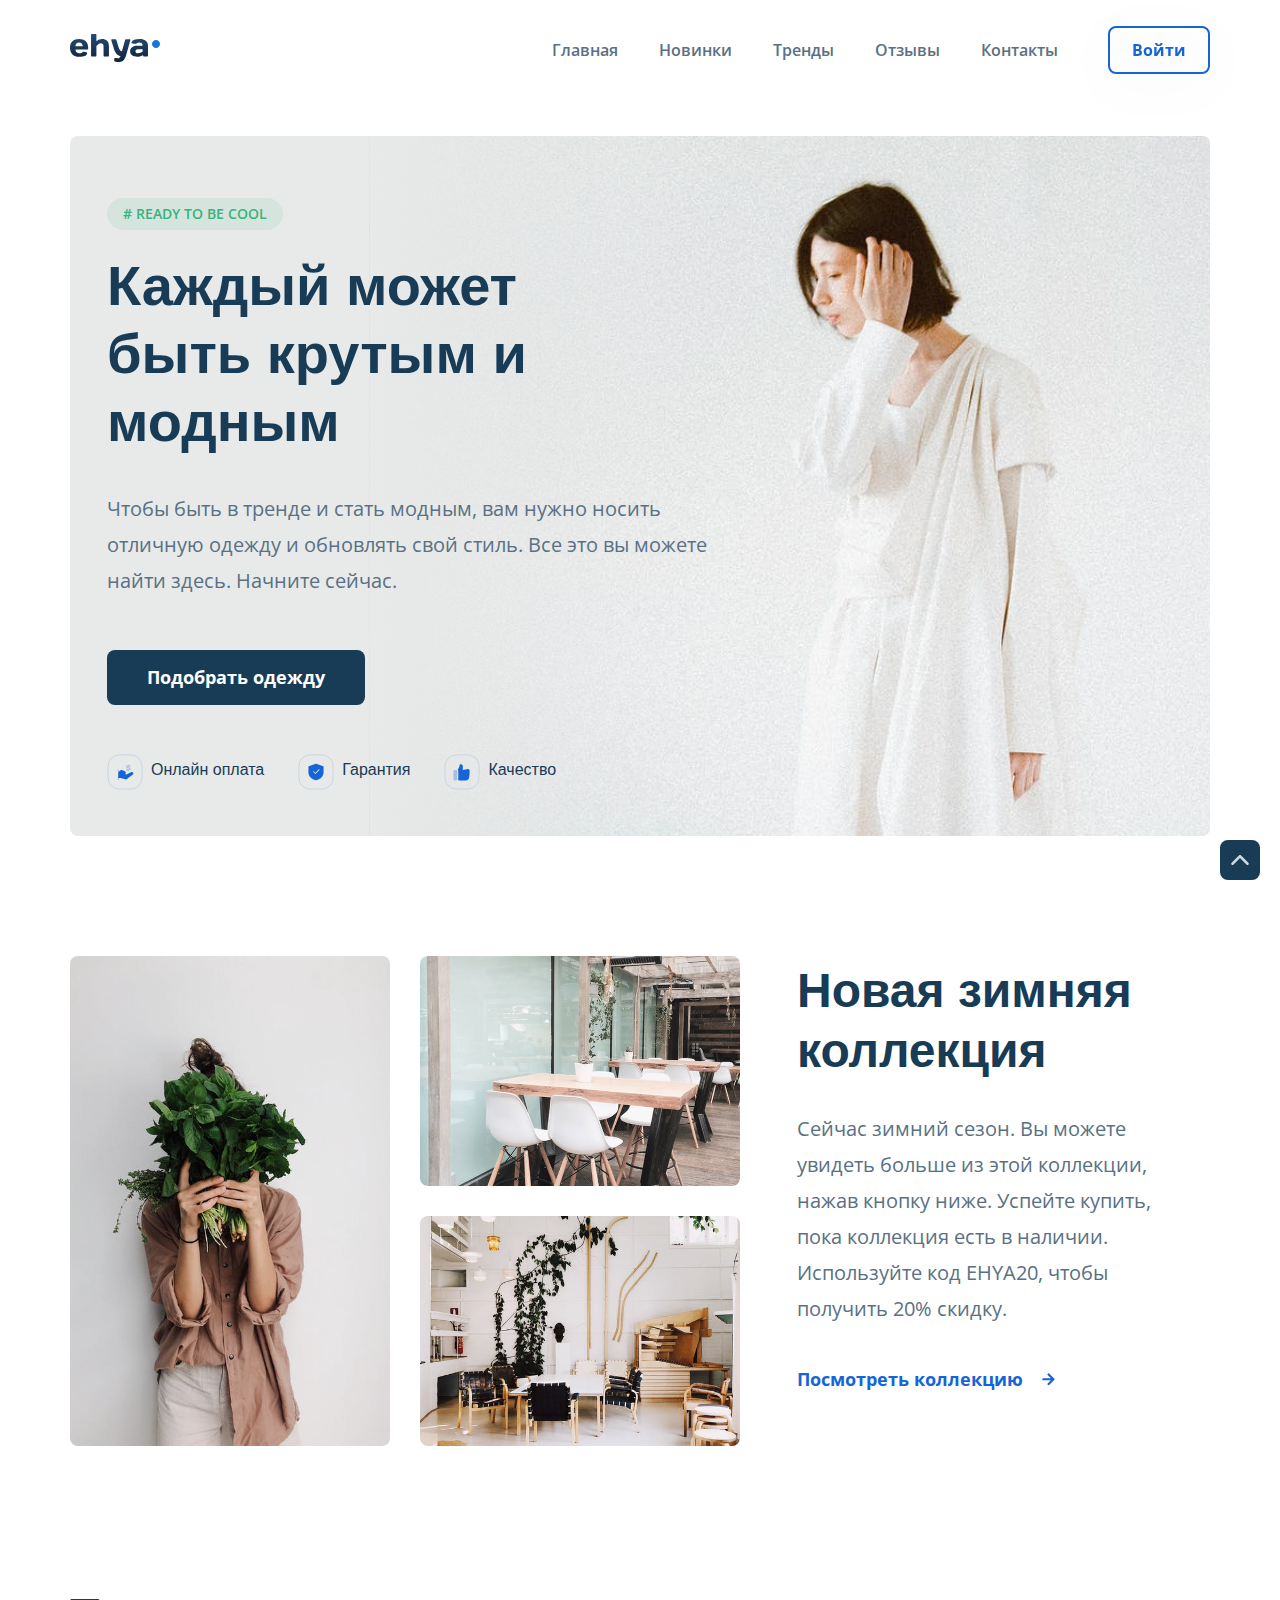
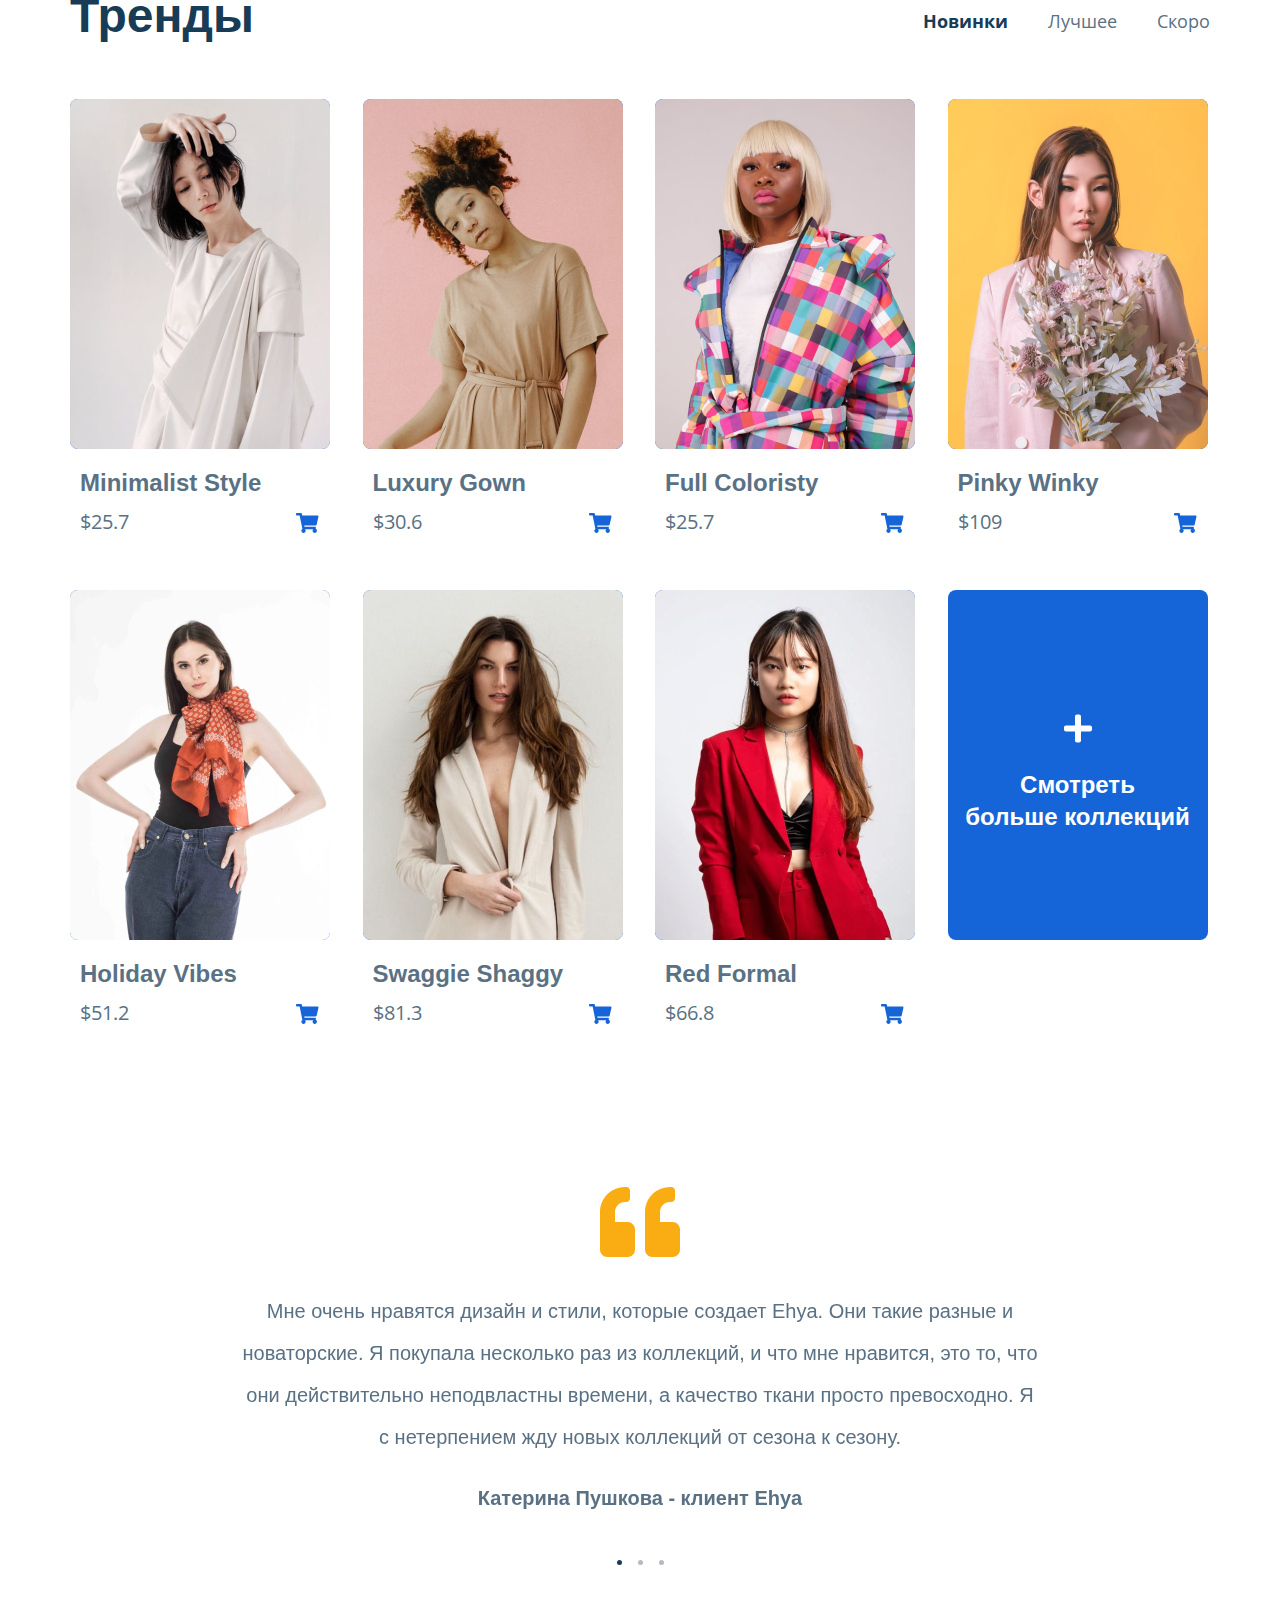
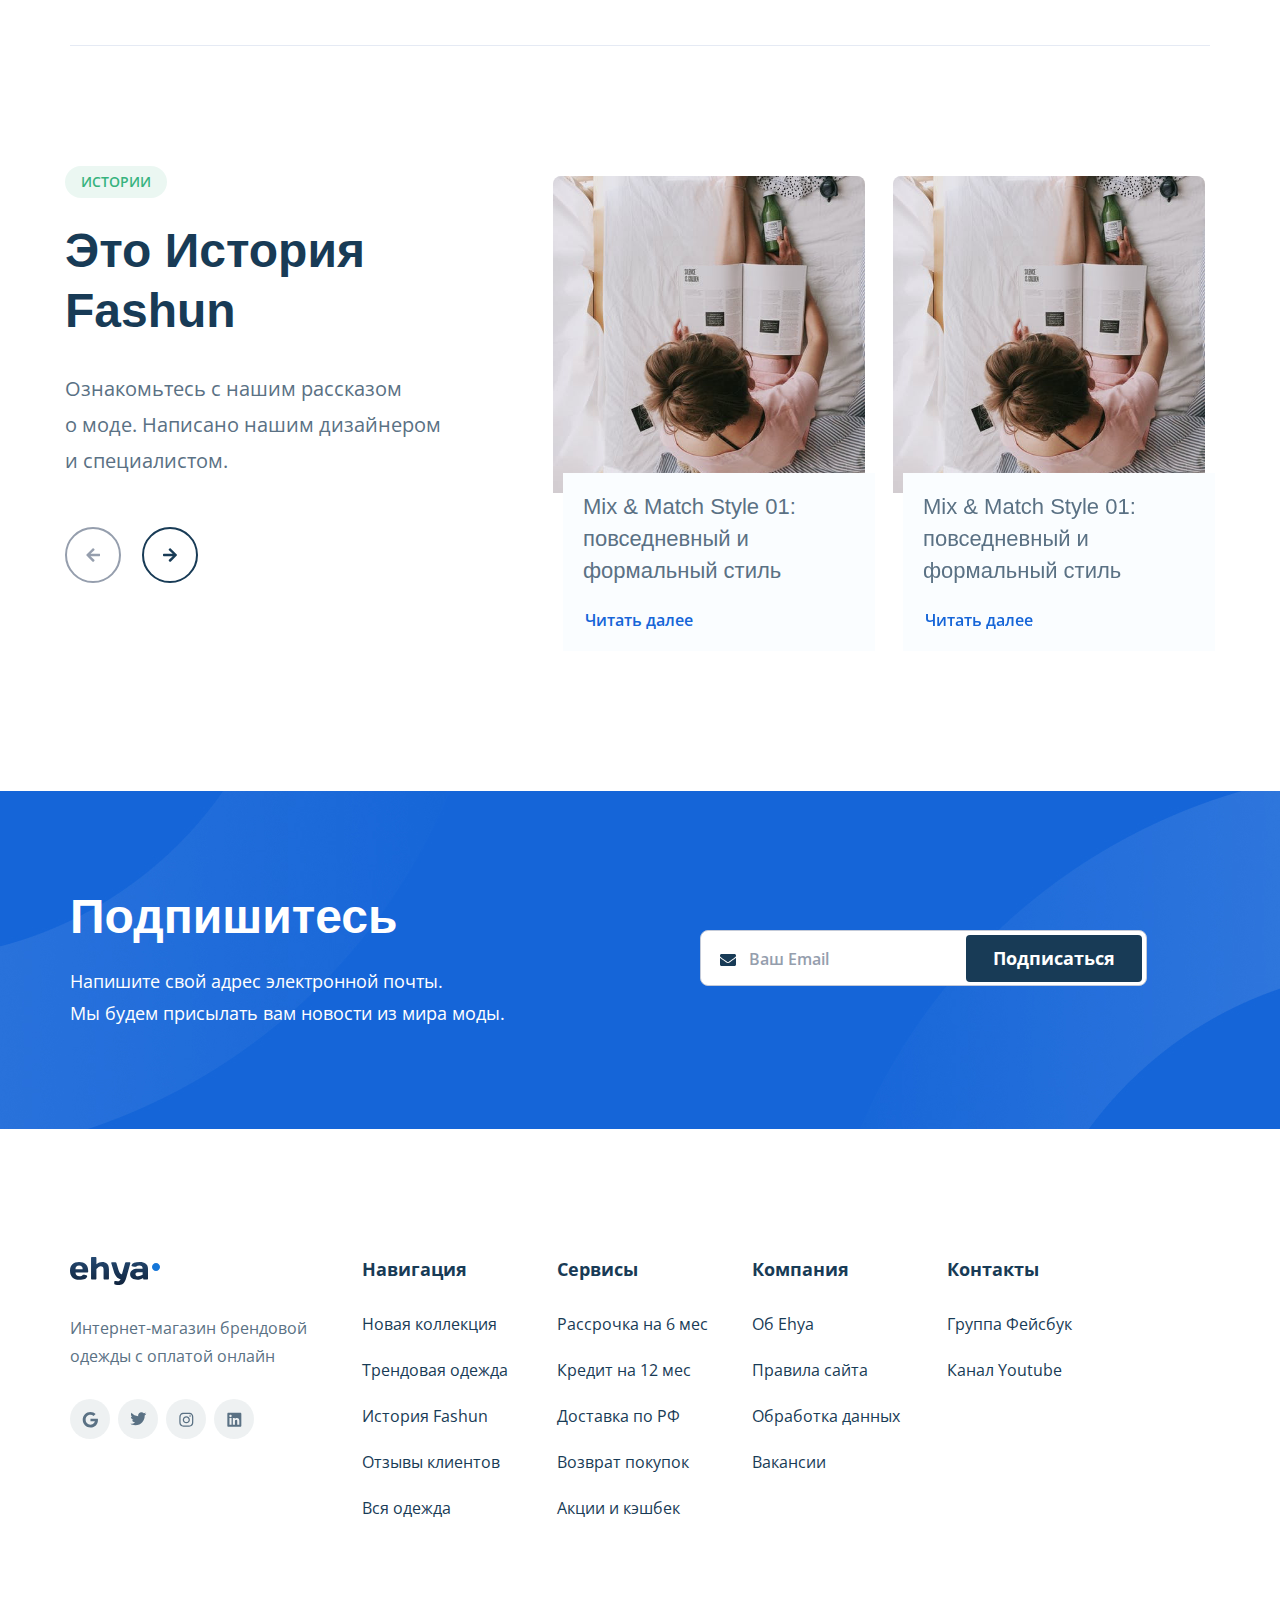
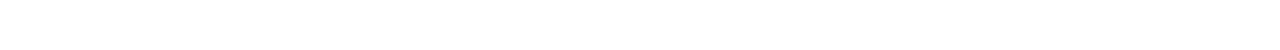
==== commit f460bef1: "create: hover effects for links & buttons" ====
--- a/index.html
+++ b/index.html
@@ -557,6 +557,13 @@
   </footer>
   <!-- /.footer -->
 
+  <div class="to-top">
+    <a href="#" class="to-top__button anchor-main">
+      <img src="img/icons/arrow-next.svg" alt="Icon: go to top" class="to-top__icon">
+    </a>
+  </div>
+  <!-- /.to-top -->
+
   <div class="modal">
     <div class="modal__overlay"></div>
     <!-- /.modal__overlay -->
@@ -570,7 +577,7 @@
         <input type="tel" name="phone" class="input modal__input input--phone-masked" placeholder="Ваш номер телефона"
           required minlength="18">
         <input type="email" name="email" class="input modal__input" placeholder="Ваш Email" required>
-        <input type="submit" name="send-booking" value="Отправить" class="button modal__button">
+        <input type="submit" name="send" value="Отправить" class="button modal__button">
       </form>
     </div>
     <!-- /.modal__dialog -->
--- a/css/style.css
+++ b/css/style.css
@@ -972,6 +972,7 @@
 }
 
 .collection__more::after {
+  fill: #1565D8;
   content: url("../img/icons/more-next.svg");
   margin-left: 19px;
 }
@@ -1518,6 +1519,42 @@
           align-items: center;
   width: 100%;
   height: 100%;
+}
+
+.to-top {
+  position: fixed;
+  z-index: 50;
+  right: 20px;
+  bottom: 20px;
+  width: 40px;
+  height: 40px;
+}
+
+.to-top__button {
+  display: -webkit-box;
+  display: -webkit-flex;
+  display: -ms-flexbox;
+  display: flex;
+  -webkit-box-align: center;
+  -webkit-align-items: center;
+      -ms-flex-align: center;
+          align-items: center;
+  -webkit-box-pack: center;
+  -webkit-justify-content: center;
+      -ms-flex-pack: center;
+          justify-content: center;
+  width: 100%;
+  height: 100%;
+  -webkit-border-radius: 8px;
+          border-radius: 8px;
+  background-color: #183B56;
+  overflow: hidden;
+}
+
+.to-top__icon {
+  -webkit-transform: rotate(270deg);
+      -ms-transform: rotate(270deg);
+          transform: rotate(270deg);
 }
 
 .modal {
@@ -1700,6 +1737,69 @@
   }
 }
 
+@media screen and (min-width: 992px) {
+  .navbar__link {
+    position: relative;
+  }
+  .navbar__link::after {
+    content: '';
+    position: absolute;
+    bottom: -5px;
+    left: 0;
+    width: 0;
+    height: 1px;
+    background-color: #183B56;
+    -webkit-transition: width 0.3s ease;
+    -o-transition: width 0.3s ease;
+    transition: width 0.3s ease;
+  }
+  .navbar__link:hover::after {
+    width: 100%;
+  }
+  .button--solid:hover {
+    background-color: #1565D8;
+  }
+  .button--bordered:hover {
+    background-color: #1565D8;
+    color: #FFFFFF;
+  }
+  .filter__link:hover {
+    color: #1565D8;
+  }
+  .card-trend__image-wrapper:hover {
+    background-color: #183B56;
+  }
+  .slider-button:hover {
+    fill: #1565D8;
+    border-color: #1565D8;
+  }
+  .swiper-button-disabled:hover {
+    border: 2px solid #959EAD;
+    fill: #959EAD;
+  }
+  .newsletter__form-submit-input:hover {
+    background-color: #1565D8;
+  }
+  .socials__link:hover {
+    background-color: rgba(21, 101, 216, 0.2);
+  }
+  .nav__link:hover {
+    color: #1565D8;
+  }
+  .to-top__button:hover {
+    background-color: #5A7184;
+  }
+  .modal__button:hover {
+    background-color: #5A7184;
+  }
+  .more:hover {
+    color: #183B56;
+  }
+  .collection__more:hover::after {
+    content: url("../img/icons/more-next-hover.svg");
+  }
+}
+
 @media (max-width: 991px) {
   .header-container {
     padding-top: 8px;
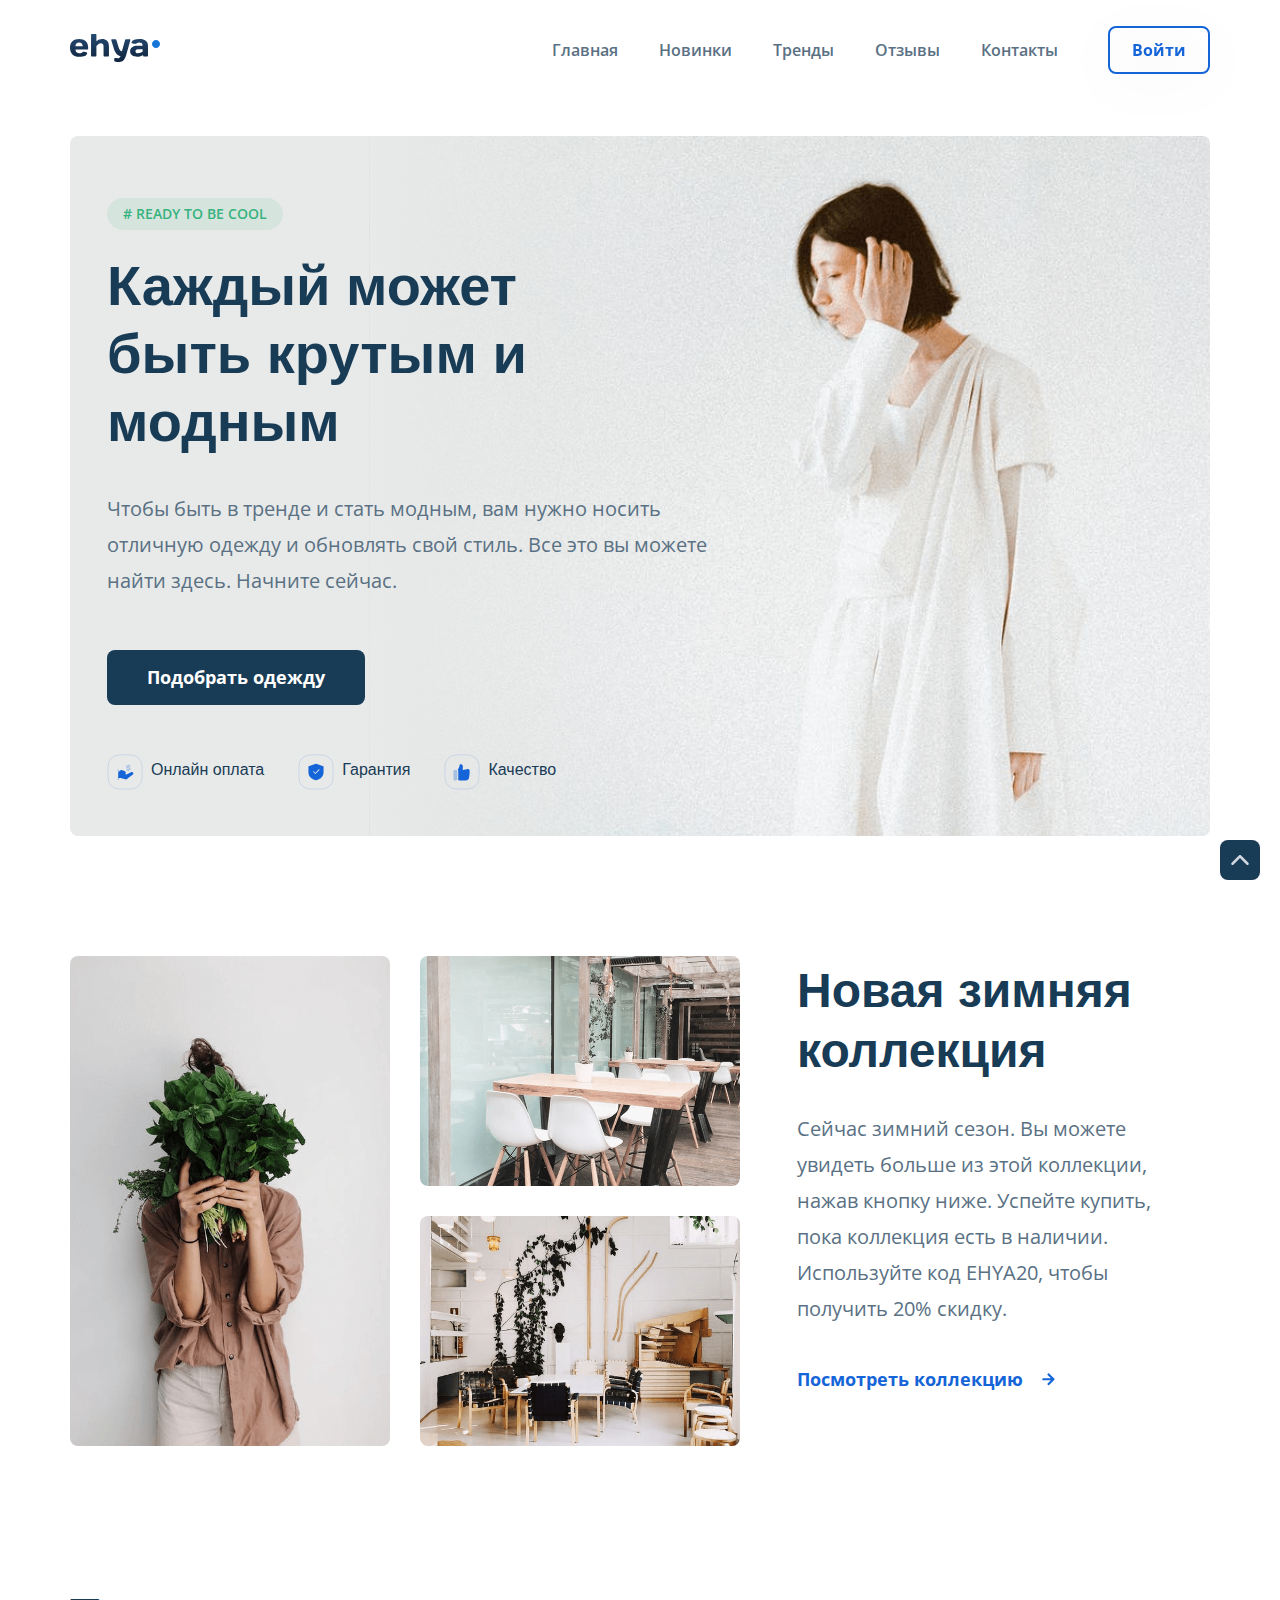
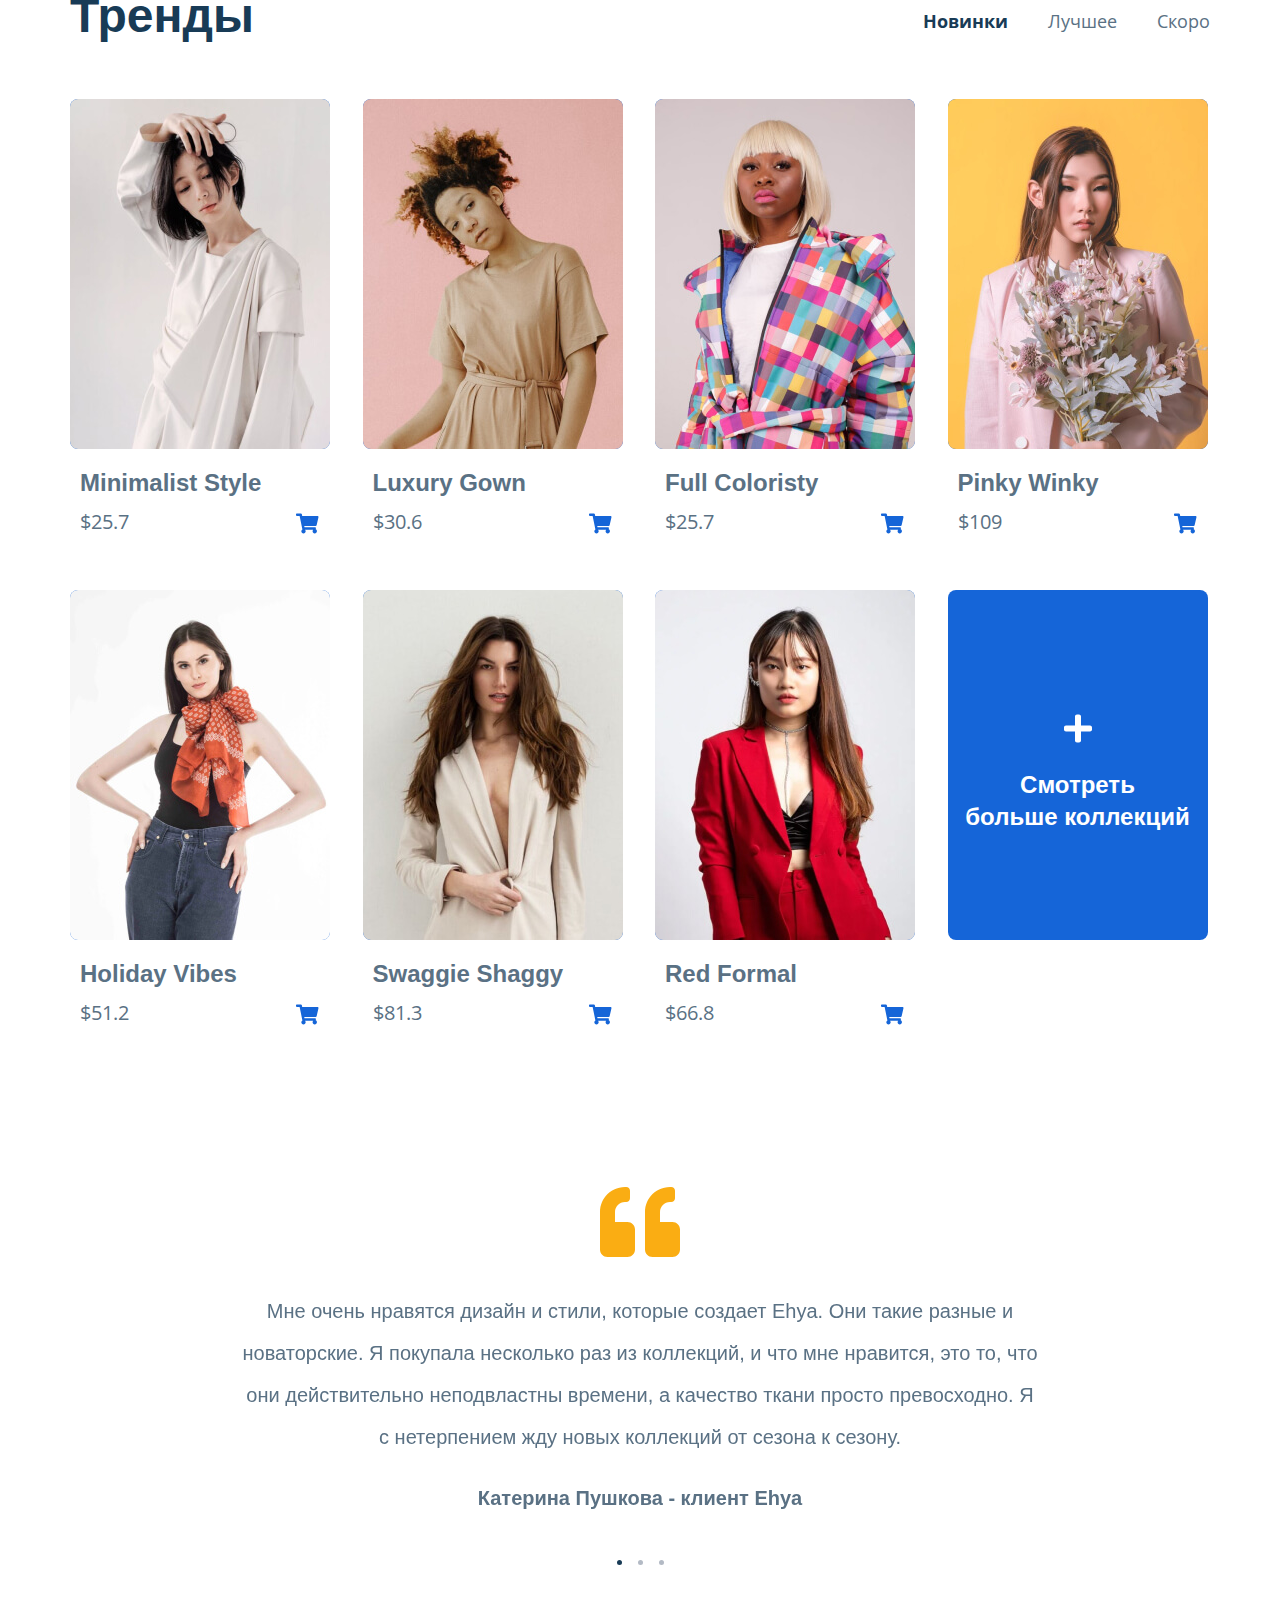
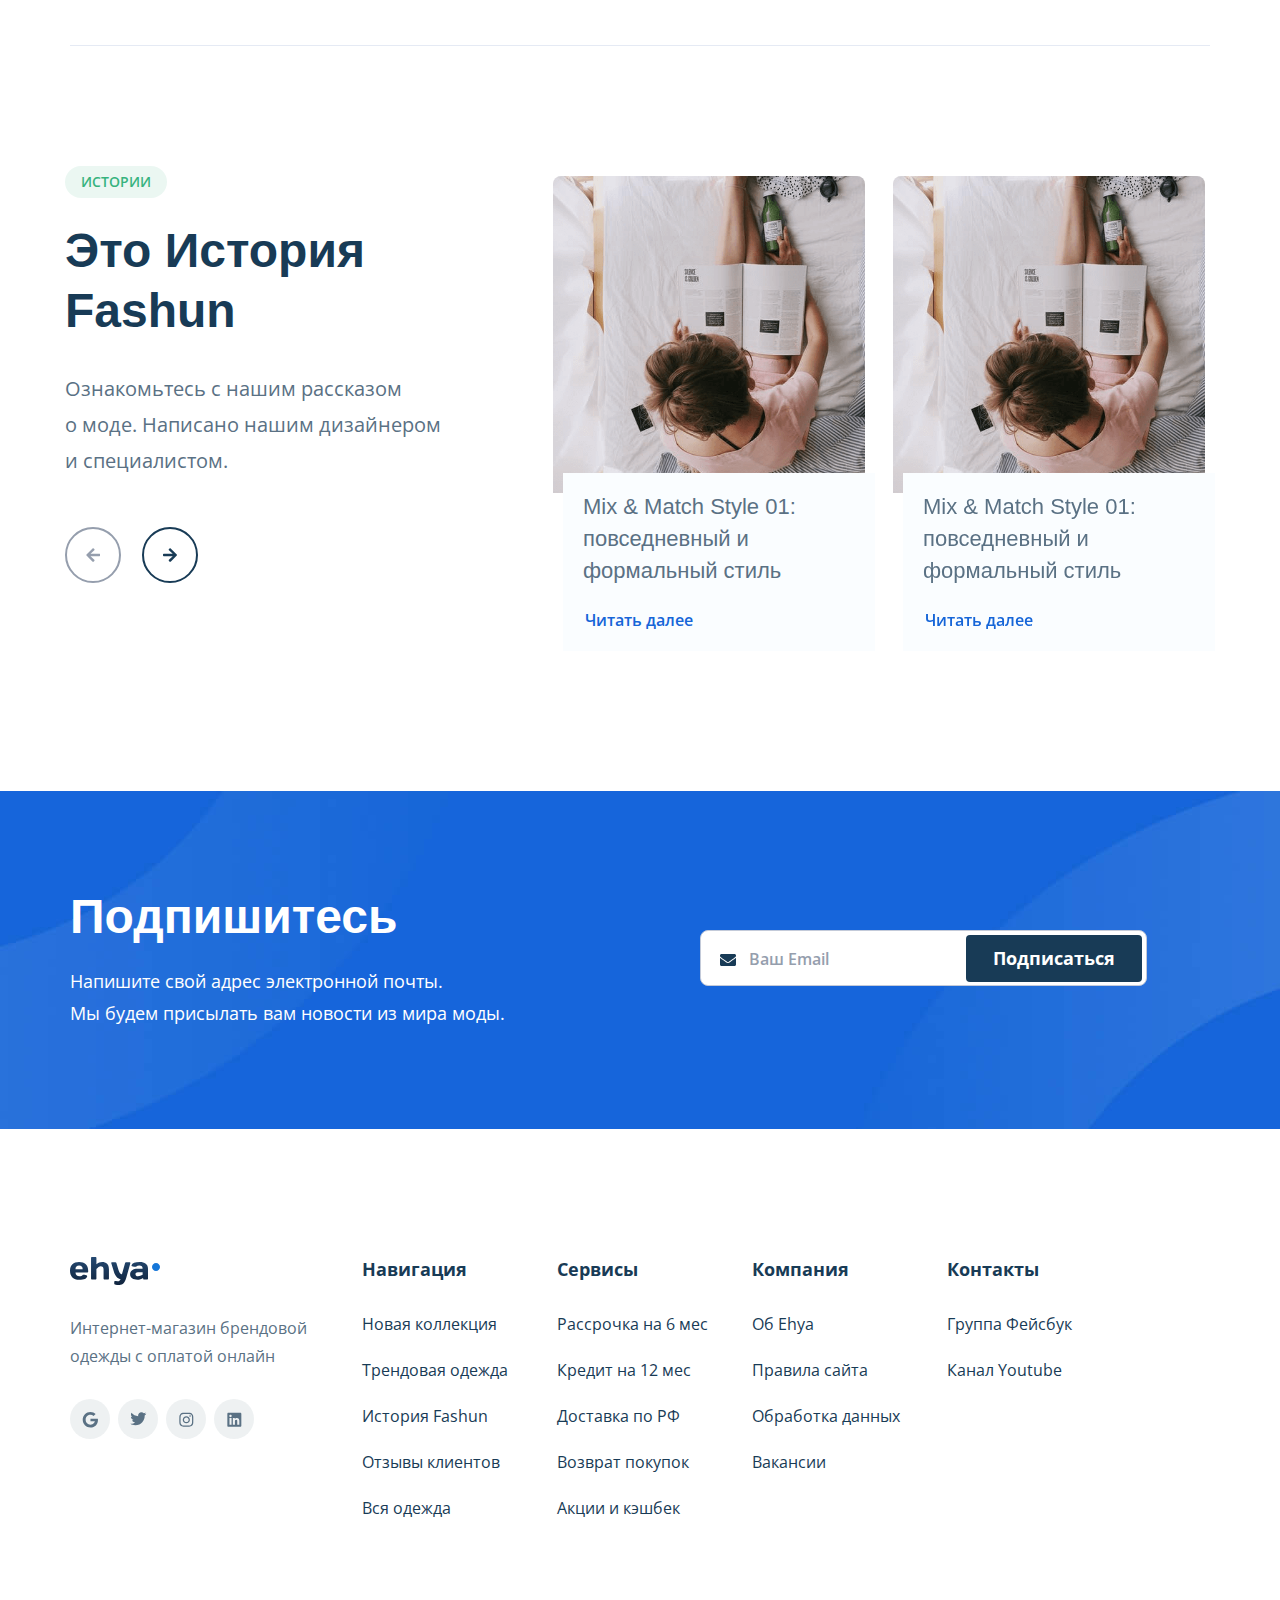
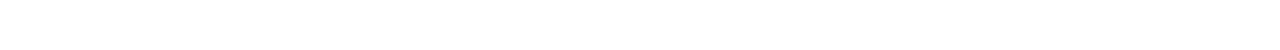
==== commit 8aa89d70: "fix: add links & hover to shopping cart icons" ====
--- a/index.html
+++ b/index.html
@@ -161,13 +161,13 @@
         <div class="filter trends__filter">
           <ul class="filter__list">
             <li class="filter__item">
-              <a href="#" class="filter__link filter__link--active">Новинки</a>
+              <a data-cat="new" href="#" class="filter__link filter__link--active">Новинки</a>
             </li>
             <li class="filter__item">
-              <a href="#" class="filter__link">Лучшее</a>
+              <a data-cat="best" href="#" class="filter__link">Лучшее</a>
             </li>
             <li class="filter__item">
-              <a href="#" class="filter__link">Скоро</a>
+              <a data-cat="soon" href="#" class="filter__link">Скоро</a>
             </li>
           </ul>
         </div>
@@ -182,7 +182,11 @@
           <h3 class="card-trend__title" lang="en">Minimalist Style</h3>
           <div class="card-trend__wrapper">
             <span class="card-trend__price">$25.7</span>
-            <img src="img/icons/shopping-cart.svg" alt="Icon: shopping cart" class="card-trend__icon">
+            <a href="#" class="card-trend__icon-wrapper">
+              <svg class="card-trend__icon">
+                <use xlink:href="img/icons/shopping-cart.svg#cart"></use>
+              </svg>
+            </a>
           </div>
         </div>
         <!-- /.card-trend trends__card -->
@@ -194,7 +198,11 @@
           <h3 class="card-trend__title" lang="en">Luxury Gown</h3>
           <div class="card-trend__wrapper">
             <span class="card-trend__price">$30.6</span>
-            <img src="img/icons/shopping-cart.svg" alt="Icon: shopping cart" class="card-trend__icon">
+            <a href="#" class="card-trend__icon-wrapper">
+              <svg class="card-trend__icon">
+                <use xlink:href="img/icons/shopping-cart.svg#cart"></use>
+              </svg>
+            </a>
           </div>
         </div>
         <!-- /.card-trend trends__card -->
@@ -206,7 +214,11 @@
           <h3 class="card-trend__title" lang="en">Full Coloristy</h3>
           <div class="card-trend__wrapper">
             <span class="card-trend__price">$25.7</span>
-            <img src="img/icons/shopping-cart.svg" alt="Icon: shopping cart" class="card-trend__icon">
+            <a href="#" class="card-trend__icon-wrapper">
+              <svg class="card-trend__icon">
+                <use xlink:href="img/icons/shopping-cart.svg#cart"></use>
+              </svg>
+            </a>
           </div>
         </div>
         <!-- /.card-trend trends__card -->
@@ -218,7 +230,11 @@
           <h3 class="card-trend__title" lang="en">Pinky Winky</h3>
           <div class="card-trend__wrapper">
             <span class="card-trend__price">$109</span>
-            <img src="img/icons/shopping-cart.svg" alt="Icon: shopping cart" class="card-trend__icon">
+            <a href="#" class="card-trend__icon-wrapper">
+              <svg class="card-trend__icon">
+                <use xlink:href="img/icons/shopping-cart.svg#cart"></use>
+              </svg>
+            </a>
           </div>
         </div>
         <!-- /.card-trend trends__card -->
@@ -230,7 +246,11 @@
           <h3 class="card-trend__title" lang="en">Holiday Vibes</h3>
           <div class="card-trend__wrapper">
             <span class="card-trend__price">$51.2</span>
-            <img src="img/icons/shopping-cart.svg" alt="Icon: shopping cart" class="card-trend__icon">
+            <a href="#" class="card-trend__icon-wrapper">
+              <svg class="card-trend__icon">
+                <use xlink:href="img/icons/shopping-cart.svg#cart"></use>
+              </svg>
+            </a>
           </div>
         </div>
         <!-- /.card-trend trends__card -->
@@ -242,7 +262,11 @@
           <h3 class="card-trend__title" lang="en">Swaggie Shaggy</h3>
           <div class="card-trend__wrapper">
             <span class="card-trend__price">$81.3</span>
-            <img src="img/icons/shopping-cart.svg" alt="Icon: shopping cart" class="card-trend__icon">
+            <a href="#" class="card-trend__icon-wrapper">
+              <svg class="card-trend__icon">
+                <use xlink:href="img/icons/shopping-cart.svg#cart"></use>
+              </svg>
+            </a>
           </div>
         </div>
         <!-- /.card-trend trends__card -->
@@ -253,12 +277,16 @@
           <h3 class="card-trend__title" lang="en">Red Formal</h3>
           <div class="card-trend__wrapper">
             <span class="card-trend__price">$66.8</span>
-            <img src="img/icons/shopping-cart.svg" alt="Icon: shopping cart" class="card-trend__icon">
-          </div>
-        </div>
-        <!-- /.card-trend trends__card -->
-
-        <div class="card-trend trends__card">
+            <a href="#" class="card-trend__icon-wrapper">
+              <svg class="card-trend__icon">
+                <use xlink:href="img/icons/shopping-cart.svg#cart"></use>
+              </svg>
+            </a>
+          </div>
+        </div>
+        <!-- /.card-trend trends__card -->
+
+        <div class="card-trend trends__card card-trend--more">
           <a href="#" class="card-trend__image-wrapper">
             <img src="img/icons/plus.svg" alt="Icon: plus" class="card-trend__plus-icon">
             <h3 class="card-trend__title card-trend__title--color--white">Смотреть<br>больше коллекций</h3>
@@ -431,14 +459,14 @@
           </p>
         </div>
         <!-- /.newsletter__text-wrapper -->
-        <form class="newsletter__form form">
+        <form action="send.php" method="POST" class="newsletter__form form">
           <div class="newsletter__input-wrapper">
             <img src="img/icons/email.svg" alt="Icon: email" class="newsletter__form-icon">
             <div class="newsletter__form-email-wrapper">
-              <input type="email" class="newsletter__form-email-input" placeholder="Ваш Email">
+              <input type="email" name="email" class="newsletter__form-email-input" placeholder="Ваш Email" required>
             </div>
           </div>
-          <input type="submit" class="button newsletter__form-submit-input" value="Подписаться">
+          <input type="submit" name="send-newsletter" class="button newsletter__form-submit-input" value="Подписаться">
         </form>
         <!-- /.newsletter__form form -->
       </div>
@@ -577,7 +605,7 @@
         <input type="tel" name="phone" class="input modal__input input--phone-masked" placeholder="Ваш номер телефона"
           required minlength="18">
         <input type="email" name="email" class="input modal__input" placeholder="Ваш Email" required>
-        <input type="submit" name="send" value="Отправить" class="button modal__button">
+        <input type="submit" name="send-modal" value="Отправить" class="button modal__button">
       </form>
     </div>
     <!-- /.modal__dialog -->
--- a/css/style.css
+++ b/css/style.css
@@ -1,2592 +1,2 @@
-@font-face {
-  font-family: 'HK Grotesk';
-  src: url("../fonts/HKGrotesk-Regular.woff2") format("woff2"), url("../fonts/HKGrotesk-Regular.woff") format("woff"), url("../fonts/HKGrotesk-Regular.ttf") format("truetype");
-  font-weight: 400;
-  font-style: normal;
-  font-display: swap;
-}
-
-@font-face {
-  font-family: 'HK Grotesk';
-  src: url("../fonts/HKGrotesk-Medium.woff2") format("woff2"), url("../fonts/HKGrotesk-Medium.woff") format("woff"), url("../fonts/HKGrotesk-Medium.ttf") format("truetype");
-  font-weight: 500;
-  font-style: normal;
-  font-display: swap;
-}
-
-@font-face {
-  font-family: 'HK Grotesk';
-  src: url("../fonts/HKGrotesk-Bold.woff2") format("woff2"), url("../fonts/HKGrotesk-Bold.woff") format("woff"), url("../fonts/HKGrotesk-Bold.ttf") format("truetype");
-  font-weight: 700;
-  font-style: normal;
-  font-display: swap;
-}
-
-/*! normalize.css v8.0.1 | MIT License | github.com/necolas/normalize.css */
-/* Document
-   ========================================================================== */
-/**
- * 1. Correct the line height in all browsers.
- * 2. Prevent adjustments of font size after orientation changes in iOS.
- */
-html {
-  line-height: 1.15;
-  /* 1 */
-  -webkit-text-size-adjust: 100%;
-  /* 2 */
-}
-
-/* Sections
-   ========================================================================== */
-/**
- * Remove the margin in all browsers.
- */
-body {
-  margin: 0;
-}
-
-/**
- * Render the `main` element consistently in IE.
- */
-main {
-  display: block;
-}
-
-/**
- * Correct the font size and margin on `h1` elements within `section` and
- * `article` contexts in Chrome, Firefox, and Safari.
- */
-h1 {
-  font-size: 2em;
-  margin: 0.67em 0;
-}
-
-/* Grouping content
-   ========================================================================== */
-/**
- * 1. Add the correct box sizing in Firefox.
- * 2. Show the overflow in Edge and IE.
- */
-hr {
-  -webkit-box-sizing: content-box;
-          box-sizing: content-box;
-  /* 1 */
-  height: 0;
-  /* 1 */
-  overflow: visible;
-  /* 2 */
-}
-
-/**
- * 1. Correct the inheritance and scaling of font size in all browsers.
- * 2. Correct the odd `em` font sizing in all browsers.
- */
-pre {
-  font-family: monospace, monospace;
-  /* 1 */
-  font-size: 1em;
-  /* 2 */
-}
-
-/* Text-level semantics
-   ========================================================================== */
-/**
- * Remove the gray background on active links in IE 10.
- */
-a {
-  background-color: transparent;
-}
-
-/**
- * 1. Remove the bottom border in Chrome 57-
- * 2. Add the correct text decoration in Chrome, Edge, IE, Opera, and Safari.
- */
-abbr[title] {
-  border-bottom: none;
-  /* 1 */
-  text-decoration: underline;
-  /* 2 */
-  -webkit-text-decoration: underline dotted;
-          text-decoration: underline dotted;
-  /* 2 */
-}
-
-/**
- * Add the correct font weight in Chrome, Edge, and Safari.
- */
-b,
-strong {
-  font-weight: bolder;
-}
-
-/**
- * 1. Correct the inheritance and scaling of font size in all browsers.
- * 2. Correct the odd `em` font sizing in all browsers.
- */
-code,
-kbd,
-samp {
-  font-family: monospace, monospace;
-  /* 1 */
-  font-size: 1em;
-  /* 2 */
-}
-
-/**
- * Add the correct font size in all browsers.
- */
-small {
-  font-size: 80%;
-}
-
-/**
- * Prevent `sub` and `sup` elements from affecting the line height in
- * all browsers.
- */
-sub,
-sup {
-  font-size: 75%;
-  line-height: 0;
-  position: relative;
-  vertical-align: baseline;
-}
-
-sub {
-  bottom: -0.25em;
-}
-
-sup {
-  top: -0.5em;
-}
-
-/* Embedded content
-   ========================================================================== */
-/**
- * Remove the border on images inside links in IE 10.
- */
-img {
-  border-style: none;
-}
-
-/* Forms
-   ========================================================================== */
-/**
- * 1. Change the font styles in all browsers.
- * 2. Remove the margin in Firefox and Safari.
- */
-button,
-input,
-optgroup,
-select,
-textarea {
-  font-family: inherit;
-  /* 1 */
-  font-size: 100%;
-  /* 1 */
-  line-height: 1.15;
-  /* 1 */
-  margin: 0;
-  /* 2 */
-}
-
-/**
- * Show the overflow in IE.
- * 1. Show the overflow in Edge.
- */
-button,
-input {
-  /* 1 */
-  overflow: visible;
-}
-
-/**
- * Remove the inheritance of text transform in Edge, Firefox, and IE.
- * 1. Remove the inheritance of text transform in Firefox.
- */
-button,
-select {
-  /* 1 */
-  text-transform: none;
-}
-
-/**
- * Correct the inability to style clickable types in iOS and Safari.
- */
-button,
-[type="button"],
-[type="reset"],
-[type="submit"] {
-  -webkit-appearance: button;
-}
-
-/**
- * Remove the inner border and padding in Firefox.
- */
-button::-moz-focus-inner,
-[type="button"]::-moz-focus-inner,
-[type="reset"]::-moz-focus-inner,
-[type="submit"]::-moz-focus-inner {
-  border-style: none;
-  padding: 0;
-}
-
-/**
- * Restore the focus styles unset by the previous rule.
- */
-button:-moz-focusring,
-[type="button"]:-moz-focusring,
-[type="reset"]:-moz-focusring,
-[type="submit"]:-moz-focusring {
-  outline: 1px dotted ButtonText;
-}
-
-/**
- * Correct the padding in Firefox.
- */
-fieldset {
-  padding: 0.35em 0.75em 0.625em;
-}
-
-/**
- * 1. Correct the text wrapping in Edge and IE.
- * 2. Correct the color inheritance from `fieldset` elements in IE.
- * 3. Remove the padding so developers are not caught out when they zero out
- *    `fieldset` elements in all browsers.
- */
-legend {
-  -webkit-box-sizing: border-box;
-          box-sizing: border-box;
-  /* 1 */
-  color: inherit;
-  /* 2 */
-  display: table;
-  /* 1 */
-  max-width: 100%;
-  /* 1 */
-  padding: 0;
-  /* 3 */
-  white-space: normal;
-  /* 1 */
-}
-
-/**
- * Add the correct vertical alignment in Chrome, Firefox, and Opera.
- */
-progress {
-  vertical-align: baseline;
-}
-
-/**
- * Remove the default vertical scrollbar in IE 10+.
- */
-textarea {
-  overflow: auto;
-}
-
-/**
- * 1. Add the correct box sizing in IE 10.
- * 2. Remove the padding in IE 10.
- */
-[type="checkbox"],
-[type="radio"] {
-  -webkit-box-sizing: border-box;
-          box-sizing: border-box;
-  /* 1 */
-  padding: 0;
-  /* 2 */
-}
-
-/**
- * Correct the cursor style of increment and decrement buttons in Chrome.
- */
-[type="number"]::-webkit-inner-spin-button,
-[type="number"]::-webkit-outer-spin-button {
-  height: auto;
-}
-
-/**
- * 1. Correct the odd appearance in Chrome and Safari.
- * 2. Correct the outline style in Safari.
- */
-[type="search"] {
-  -webkit-appearance: textfield;
-  /* 1 */
-  outline-offset: -2px;
-  /* 2 */
-}
-
-/**
- * Remove the inner padding in Chrome and Safari on macOS.
- */
-[type="search"]::-webkit-search-decoration {
-  -webkit-appearance: none;
-}
-
-/**
- * 1. Correct the inability to style clickable types in iOS and Safari.
- * 2. Change font properties to `inherit` in Safari.
- */
-::-webkit-file-upload-button {
-  -webkit-appearance: button;
-  /* 1 */
-  font: inherit;
-  /* 2 */
-}
-
-/* Interactive
-   ========================================================================== */
-/*
- * Add the correct display in Edge, IE 10+, and Firefox.
- */
-details {
-  display: block;
-}
-
-/*
- * Add the correct display in all browsers.
- */
-summary {
-  display: list-item;
-}
-
-/* Misc
-   ========================================================================== */
-/**
- * Add the correct display in IE 10+.
- */
-template {
-  display: none;
-}
-
-/**
- * Add the correct display in IE 10.
- */
-[hidden] {
-  display: none;
-}
-
-* {
-  -webkit-box-sizing: border-box;
-          box-sizing: border-box;
-}
-
-body {
-  font-family: 'Open Sans', Arial, sans-serif;
-  color: #5A7184;
-}
-
-.body-overflow {
-  overflow: hidden;
-}
-
-h1, h2, h3, h4, h5, h6 {
-  margin: 0;
-  padding: 0;
-}
-
-p {
-  margin: 0;
-  padding: 0;
-}
-
-ul, ol {
-  margin: 0;
-  padding: 0;
-  list-style: none;
-}
-
-a {
-  color: inherit;
-  text-decoration: none;
-}
-
-img {
-  max-width: 100%;
-}
-
-.button {
-  font-family: 'Open Sans', Arial, sans-serif;
-  -webkit-border-radius: 8px;
-          border-radius: 8px;
-  outline: none;
-  cursor: pointer;
-}
-
-.button--bordered {
-  padding: 11px 22px;
-  font-weight: 700;
-  font-size: 16px;
-  line-height: 22px;
-  color: #1565D8;
-  border: 2px solid #1565D8;
-  background-color: transparent;
-  -webkit-filter: drop-shadow(0px 10px 25px rgba(21, 37, 72, 0.1));
-          filter: drop-shadow(0px 10px 25px rgba(21, 37, 72, 0.1));
-}
-
-.button--solid {
-  font-weight: bold;
-  font-size: 18px;
-  line-height: 25px;
-  color: #FFFFFF;
-  border: none;
-  background-color: #183B56;
-}
-
-.mobile-menu-button {
-  display: -webkit-box;
-  display: -webkit-flex;
-  display: -ms-flexbox;
-  display: flex;
-  -webkit-box-orient: vertical;
-  -webkit-box-direction: normal;
-  -webkit-flex-direction: column;
-      -ms-flex-direction: column;
-          flex-direction: column;
-  -webkit-box-pack: justify;
-  -webkit-justify-content: space-between;
-      -ms-flex-pack: justify;
-          justify-content: space-between;
-  width: 24px;
-  height: 24px;
-  padding: 3px 1px;
-  background-color: transparent;
-  border: none;
-  outline: none;
-  cursor: pointer;
-}
-
-.mobile-menu-button__line {
-  width: 22px;
-  height: 2px;
-  background-color: #3A4C66;
-  -webkit-border-radius: 1px;
-          border-radius: 1px;
-}
-
-.tag {
-  padding: 6px 16px;
-  color: #36B37E;
-  font-weight: 600;
-  font-size: 14px;
-  line-height: 20px;
-  text-transform: uppercase;
-  background-color: rgba(54, 179, 126, 0.1);
-  -webkit-border-radius: 16px;
-          border-radius: 16px;
-}
-
-.card-trend {
-  display: -webkit-box;
-  display: -webkit-flex;
-  display: -ms-flexbox;
-  display: flex;
-  -webkit-box-orient: vertical;
-  -webkit-box-direction: normal;
-  -webkit-flex-direction: column;
-      -ms-flex-direction: column;
-          flex-direction: column;
-  max-width: 260px;
-  max-height: 441px;
-}
-
-.card-trend__image-wrapper {
-  position: relative;
-  display: -webkit-box;
-  display: -webkit-flex;
-  display: -ms-flexbox;
-  display: flex;
-  -webkit-box-orient: vertical;
-  -webkit-box-direction: normal;
-  -webkit-flex-direction: column;
-      -ms-flex-direction: column;
-          flex-direction: column;
-  -webkit-box-align: center;
-  -webkit-align-items: center;
-      -ms-flex-align: center;
-          align-items: center;
-  -webkit-box-pack: center;
-  -webkit-justify-content: center;
-      -ms-flex-pack: center;
-          justify-content: center;
-  width: 260px;
-  height: 350px;
-  margin-bottom: 18px;
-  -webkit-border-radius: 8px;
-          border-radius: 8px;
-  background-color: #1565D8;
-  overflow: hidden;
-}
-
-.card-trend__pic {
-  position: absolute;
-  width: 100%;
-  height: 100%;
-  -o-object-fit: cover;
-     object-fit: cover;
-}
-
-.card-trend__title {
-  margin-left: 10px;
-  margin-bottom: 5px;
-  font-family: 'HK Grotesk', Arial, sans-serif;
-  font-weight: 700;
-  font-size: 24px;
-  line-height: 32px;
-}
-
-.card-trend__title--color--white {
-  margin-left: 0;
-  color: #FFFFFF;
-  text-align: center;
-}
-
-.card-trend__wrapper {
-  display: -webkit-box;
-  display: -webkit-flex;
-  display: -ms-flexbox;
-  display: flex;
-  -webkit-box-pack: justify;
-  -webkit-justify-content: space-between;
-      -ms-flex-pack: justify;
-          justify-content: space-between;
-  -webkit-box-align: center;
-  -webkit-align-items: center;
-      -ms-flex-align: center;
-          align-items: center;
-}
-
-.card-trend__price {
-  margin-left: 10px;
-  font-weight: 400;
-  font-size: 20px;
-  line-height: 36px;
-  color: #5A7184;
-}
-
-.card-trend__icon {
-  width: 23px;
-  height: 32px;
-  margin-right: 11px;
-  margin-top: 1px;
-}
-
-.card-trend__plus-icon {
-  width: 28px;
-  height: 37px;
-  margin-bottom: 22px;
-  margin-top: 18px;
-}
-
-.card-articles {
-  position: relative;
-  width: 322px;
-  height: 475px;
-}
-
-.card-articles__image-wrapper {
-  position: absolute;
-  top: 0;
-  left: 0;
-  width: 312px;
-  height: 317px;
-  -webkit-border-radius: 8px 8px 0 0;
-          border-radius: 8px 8px 0 0;
-  overflow: hidden;
-}
-
-.card-articles__pic {
-  width: 100%;
-  height: 100%;
-  -o-object-fit: cover;
-     object-fit: cover;
-}
-
-.card-articles__text-wrapper {
-  position: absolute;
-  bottom: 0;
-  right: 0;
-  z-index: 1;
-  width: 312px;
-  height: 178px;
-  padding: 18px 32px 20px 20px;
-  background-color: #FAFDFF;
-}
-
-.card-articles__title {
-  max-width: 255px;
-  margin-bottom: 22px;
-  font-family: 'HK Grotesk', Arial, sans-serif;
-  font-weight: 500;
-  font-size: 22px;
-  line-height: 32px;
-}
-
-.mobile-menu {
-  position: fixed;
-  top: 10px;
-  right: 8px;
-  z-index: 100;
-  max-width: 480px;
-  width: -webkit-calc(100% - 16px);
-  width: calc(100% - 16px);
-  padding: 36px 24px;
-  background-color: #FFFFFF;
-  -webkit-box-shadow: 0px 16px 48px rgba(0, 0, 0, 0.16);
-          box-shadow: 0px 16px 48px rgba(0, 0, 0, 0.16);
-}
-
-.mobile-menu--visible {
-  display: none;
-}
-
-.mobile-menu__close {
-  position: absolute;
-  top: 12px;
-  right: 16px;
-  display: -webkit-box;
-  display: -webkit-flex;
-  display: -ms-flexbox;
-  display: flex;
-  -webkit-box-pack: center;
-  -webkit-justify-content: center;
-      -ms-flex-pack: center;
-          justify-content: center;
-  -webkit-box-align: center;
-  -webkit-align-items: center;
-      -ms-flex-align: center;
-          align-items: center;
-  width: 24px;
-  height: 24px;
-}
-
-.mobile-menu__close-pic {
-  width: 17px;
-  height: 17px;
-}
-
-.mobile-menu__list {
-  margin-bottom: 20px;
-}
-
-.mobile-menu__item {
-  margin-bottom: 20px;
-}
-
-.mobile-menu__item:last-child {
-  margin-bottom: 0;
-}
-
-.mobile-menu__link {
-  font-weight: 600;
-  font-size: 16px;
-  line-height: 22px;
-  color: #183B56;
-}
-
-.mobile-menu__button {
-  width: 100%;
-  height: 40px;
-  font-weight: 700;
-  font-size: 16px;
-  line-height: 22px;
-}
-
-.mobile-menu__button--bordered {
-  color: #1565D8;
-  border: 2px solid #1565D8;
-  background-color: transparent;
-}
-
-.header {
-  position: fixed;
-  top: 0;
-  left: 0;
-  right: 0;
-  z-index: 50;
-  background-color: #FFFFFF;
-}
-
-.header-container {
-  display: -webkit-box;
-  display: -webkit-flex;
-  display: -ms-flexbox;
-  display: flex;
-  -webkit-box-pack: justify;
-  -webkit-justify-content: space-between;
-      -ms-flex-pack: justify;
-          justify-content: space-between;
-  -webkit-box-align: center;
-  -webkit-align-items: center;
-      -ms-flex-align: center;
-          align-items: center;
-  max-width: 1140px;
-  height: 100px;
-  margin: 0 auto;
-}
-
-.header__logo-pic {
-  width: 90px;
-  height: 28px;
-}
-
-.header__navbar {
-  margin-left: auto;
-}
-
-.navbar {
-  display: -webkit-box;
-  display: -webkit-flex;
-  display: -ms-flexbox;
-  display: flex;
-  -webkit-box-align: center;
-  -webkit-align-items: center;
-      -ms-flex-align: center;
-          align-items: center;
-}
-
-.navbar__list {
-  display: -webkit-box;
-  display: -webkit-flex;
-  display: -ms-flexbox;
-  display: flex;
-  margin-right: 50px;
-}
-
-.navbar__item {
-  margin-right: 41px;
-  font-weight: 600;
-  font-size: 16px;
-  line-height: 22px;
-}
-
-.navbar__item:last-child {
-  margin-right: 0;
-}
-
-.navbar__mobile-menu-button--visible {
-  display: none;
-}
-
-.hero {
-  position: relative;
-  margin-top: 136px;
-  margin-bottom: 120px;
-}
-
-.hero__bg {
-  position: relative;
-  max-width: 1280px;
-  margin: 0 auto;
-  -webkit-border-radius: 8px;
-          border-radius: 8px;
-  overflow: hidden;
-}
-
-.hero__bg-wrapper {
-  position: absolute;
-  z-index: -1;
-  -webkit-transform: translate(40%, -21%);
-      -ms-transform: translate(40%, -21%);
-          transform: translate(40%, -21%);
-  overflow: hidden;
-}
-
-.hero__bg-wrapper::after {
-  content: '';
-  position: absolute;
-  top: 0;
-  left: 0;
-  width: 100%;
-  height: 100%;
-  background: -webkit-gradient(linear, right top, left top, color-stop(67.34%, rgba(238, 238, 238, 0.0001)), to(#E8EAE9));
-  background: -webkit-linear-gradient(right, rgba(238, 238, 238, 0.0001) 67.34%, #E8EAE9 100%);
-  background: -o-linear-gradient(right, rgba(238, 238, 238, 0.0001) 67.34%, #E8EAE9 100%);
-  background: linear-gradient(270deg, rgba(238, 238, 238, 0.0001) 67.34%, #E8EAE9 100%);
-}
-
-.hero__bg-pic {
-  -webkit-transform: scale(1.07);
-      -ms-transform: scale(1.07);
-          transform: scale(1.07);
-}
-
-.hero__bgc {
-  position: absolute;
-  top: 0;
-  left: 0;
-  z-index: -1;
-  width: 100%;
-  height: 100%;
-  background-color: #E8EAE9;
-}
-
-.hero-container {
-  max-width: 1066px;
-  padding: 62px 0 46px;
-  margin: 0 auto;
-}
-
-.hero-wrapper {
-  display: -webkit-box;
-  display: -webkit-flex;
-  display: -ms-flexbox;
-  display: flex;
-  -webkit-box-orient: vertical;
-  -webkit-box-direction: normal;
-  -webkit-flex-direction: column;
-      -ms-flex-direction: column;
-          flex-direction: column;
-  -webkit-box-align: start;
-  -webkit-align-items: flex-start;
-      -ms-flex-align: start;
-          align-items: flex-start;
-}
-
-.hero__tag {
-  margin-bottom: 22px;
-}
-
-.hero__title {
-  width: 425px;
-  margin-bottom: 35px;
-  font-family: 'HK Grotesk', Arial, sans-serif;
-  font-style: normal;
-  font-weight: 700;
-  font-size: 56px;
-  line-height: 68px;
-  color: #183B56;
-}
-
-.hero__text {
-  margin-bottom: 51px;
-}
-
-.hero__button {
-  margin-bottom: 49px;
-  padding: 15px 40px;
-}
-
-.text {
-  max-width: 650px;
-  font-weight: 400;
-  font-size: 20px;
-  line-height: 36px;
-  color: #5A7184;
-}
-
-.goods__list {
-  display: -webkit-box;
-  display: -webkit-flex;
-  display: -ms-flexbox;
-  display: flex;
-}
-
-.goods__item {
-  display: -webkit-box;
-  display: -webkit-flex;
-  display: -ms-flexbox;
-  display: flex;
-  -webkit-box-align: center;
-  -webkit-align-items: center;
-      -ms-flex-align: center;
-          align-items: center;
-  margin-right: 34px;
-}
-
-.goods__item:last-child {
-  margin-right: 0;
-}
-
-.goods__icon {
-  width: 36px;
-  height: 36px;
-}
-
-.goods__text {
-  margin-bottom: 5px;
-  margin-left: 8px;
-  font-family: 'HK Grotesk', Arial, sans-serif;
-  font-style: normal;
-  font-weight: 500;
-  font-size: 16px;
-  line-height: 20px;
-  color: #183B56;
-}
-
-.collection {
-  margin-bottom: 140px;
-}
-
-.collection-container {
-  max-width: 1140px;
-  margin: 0 auto;
-}
-
-.collection-wrapper {
-  display: -webkit-box;
-  display: -webkit-flex;
-  display: -ms-flexbox;
-  display: flex;
-  width: 100%;
-  height: 100%;
-}
-
-.collection__images {
-  display: -ms-grid;
-  display: grid;
-  -ms-grid-columns: (1fr)[2];
-      grid-template-columns: repeat(2, 1fr);
-  -ms-grid-rows: (minmax(230px, 0.5fr))[2];
-      grid-template-rows: repeat(2, minmax(230px, 0.5fr));
-  grid-gap: 30px;
-  max-width: 670px;
-  margin-right: 57px;
-  overflow: hidden;
-}
-
-.collection__pic {
-  -o-object-fit: cover;
-     object-fit: cover;
-  width: 100%;
-  height: 100%;
-  -webkit-border-radius: 8px;
-          border-radius: 8px;
-}
-
-.collection__pic--xl {
-  -ms-grid-row: 1;
-  -ms-grid-row-span: 2;
-  grid-row: 1 / 3;
-}
-
-.collection__title {
-  max-width: 412px;
-  margin-top: 5px;
-  margin-bottom: 30px;
-}
-
-.collection__text {
-  max-width: 392px;
-  margin-bottom: 40px;
-}
-
-.collection__more::after {
-  fill: #1565D8;
-  content: url("../img/icons/more-next.svg");
-  margin-left: 19px;
-}
-
-.title {
-  font-family: 'HK Grotesk', Arial, sans-serif;
-  font-weight: 700;
-  font-size: 48px;
-  line-height: 60px;
-  color: #183B56;
-}
-
-.more {
-  font-weight: 700;
-  font-size: 18px;
-  line-height: 25px;
-  color: #1565D8;
-}
-
-.trends {
-  margin-bottom: 145px;
-}
-
-.trends-container {
-  max-width: 1140px;
-  margin: 0 auto;
-}
-
-.trends__header-wrapper {
-  display: -webkit-box;
-  display: -webkit-flex;
-  display: -ms-flexbox;
-  display: flex;
-  -webkit-box-pack: justify;
-  -webkit-justify-content: space-between;
-      -ms-flex-pack: justify;
-          justify-content: space-between;
-  -webkit-box-align: center;
-  -webkit-align-items: center;
-      -ms-flex-align: center;
-          align-items: center;
-  margin-bottom: 53px;
-}
-
-.trends__cards-wrapper {
-  display: -ms-grid;
-  display: grid;
-  -ms-grid-columns: (1fr)[4];
-      grid-template-columns: repeat(4, 1fr);
-  -ms-grid-rows: (1fr)[2];
-      grid-template-rows: repeat(2, 1fr);
-  grid-row-gap: 50px;
-  grid-column-gap: 30px;
-}
-
-.filter__list {
-  display: -webkit-box;
-  display: -webkit-flex;
-  display: -ms-flexbox;
-  display: flex;
-  margin-top: 10px;
-}
-
-.filter__item {
-  margin-right: 40px;
-}
-
-.filter__item:last-child {
-  margin-right: 0;
-}
-
-.filter__link {
-  font-weight: 400;
-  font-size: 18px;
-  line-height: 25px;
-  color: #5A7184;
-}
-
-.filter__link--active {
-  font-weight: 700;
-  color: #183B56;
-}
-
-.reviews {
-  margin-bottom: 80px;
-}
-
-.reviews-container {
-  max-width: 830px;
-  margin: 0 auto;
-}
-
-.reviews__slider {
-  max-height: 275px;
-}
-
-.reviews__slide {
-  display: -webkit-box;
-  display: -webkit-flex;
-  display: -ms-flexbox;
-  display: flex;
-  -webkit-box-orient: vertical;
-  -webkit-box-direction: normal;
-  -webkit-flex-direction: column;
-      -ms-flex-direction: column;
-          flex-direction: column;
-  -webkit-box-align: center;
-  -webkit-align-items: center;
-      -ms-flex-align: center;
-          align-items: center;
-}
-
-.reviews__quote {
-  display: -webkit-box;
-  display: -webkit-flex;
-  display: -ms-flexbox;
-  display: flex;
-  -webkit-box-align: center;
-  -webkit-align-items: center;
-      -ms-flex-align: center;
-          align-items: center;
-  width: 80px;
-  height: 92px;
-  margin: 0 auto 22px;
-}
-
-.reviews__text {
-  max-width: 800px;
-  max-height: 170px;
-  margin-bottom: 28px;
-  font-family: 'HK Grotesk', Arial, sans-serif;
-  font-weight: 400;
-  font-size: 20px;
-  line-height: 42px;
-  text-align: center;
-  overflow-y: auto;
-}
-
-.reviews__author {
-  margin-bottom: 55px;
-  font-family: 'HK Grotesk', Arial, sans-serif;
-  font-weight: 700;
-  font-size: 20px;
-  line-height: 24px;
-  text-align: center;
-}
-
-.swiper-pagination-bullet {
-  width: 5px;
-  height: 5px;
-}
-
-.swiper-container-horizontal > .swiper-pagination-bullets, .swiper-pagination-custom, .swiper-pagination-fraction {
-  bottom: -3px;
-}
-
-.swiper-container-horizontal > .swiper-pagination-bullets .swiper-pagination-bullet {
-  margin: 0 8px;
-}
-
-.swiper-pagination-bullet {
-  background: #B3BAC5;
-  opacity: 1;
-}
-
-.swiper-pagination-bullet-active {
-  background-color: #183B56;
-}
-
-.horizont {
-  max-width: 1140px;
-  margin: 0 auto 120px;
-}
-
-.horizont__line {
-  height: 1px;
-  background-color: #E5EAF4;
-}
-
-.articles {
-  margin-bottom: 140px;
-}
-
-.articles-container {
-  max-width: 1150px;
-  margin: 0 auto;
-  display: -webkit-box;
-  display: -webkit-flex;
-  display: -ms-flexbox;
-  display: flex;
-  -webkit-box-pack: justify;
-  -webkit-justify-content: space-between;
-      -ms-flex-pack: justify;
-          justify-content: space-between;
-}
-
-.articles-wrapper {
-  display: -webkit-box;
-  display: -webkit-flex;
-  display: -ms-flexbox;
-  display: flex;
-  -webkit-box-orient: vertical;
-  -webkit-box-direction: normal;
-  -webkit-flex-direction: column;
-      -ms-flex-direction: column;
-          flex-direction: column;
-  -webkit-box-align: start;
-  -webkit-align-items: flex-start;
-      -ms-flex-align: start;
-          align-items: flex-start;
-  height: 475px;
-}
-
-.articles__tag {
-  display: inline-block;
-  margin-bottom: 23px;
-}
-
-.articles__title {
-  max-width: 337px;
-  margin-right: 20px;
-  margin-bottom: 30px;
-}
-
-.articles__text {
-  max-width: 385px;
-  margin-right: 20px;
-  margin-bottom: 48px;
-}
-
-.articles__slider {
-  -webkit-flex-basis: 662px;
-      -ms-flex-preferred-size: 662px;
-          flex-basis: 662px;
-  -webkit-flex-shrink: 0;
-      -ms-flex-negative: 0;
-          flex-shrink: 0;
-}
-
-.articles__slider-button {
-  width: 56px;
-  height: 56px;
-  fill: #183B56;
-  border: 2px solid #183B56;
-  -webkit-border-radius: 50%;
-          border-radius: 50%;
-  background-color: transparent;
-  outline: none;
-  cursor: pointer;
-}
-
-.articles__slider-button--prev {
-  margin-right: 17px;
-}
-
-.articles__more {
-  margin-left: 2px;
-  font-weight: 600;
-  font-size: 16px;
-  line-height: 22px;
-}
-
-.slider-button__prev,
-.slider-button__next {
-  width: 14px;
-  height: 14px;
-  margin-top: 4px;
-}
-
-.swiper-button-disabled {
-  border: 2px solid #959EAD;
-  fill: #959EAD;
-}
-
-.swiper-container {
-  margin-top: 10px;
-  margin-left: 0;
-  margin-right: 0;
-}
-
-.newsletter {
-  padding-top: 96px;
-  padding-bottom: 100px;
-  background: url("../img/newsletter-bg.jpg") center center/cover no-repeat;
-}
-
-.newsletter-container {
-  max-width: 1140px;
-  margin: 0 auto;
-}
-
-.newsletter-wrapper {
-  display: -webkit-box;
-  display: -webkit-flex;
-  display: -ms-flexbox;
-  display: flex;
-  -webkit-box-pack: justify;
-  -webkit-justify-content: space-between;
-      -ms-flex-pack: justify;
-          justify-content: space-between;
-  -webkit-box-align: center;
-  -webkit-align-items: center;
-      -ms-flex-align: center;
-          align-items: center;
-}
-
-.newsletter__title {
-  font-family: 'HK Grotesk', Arial, sans-serif;
-  font-weight: 700;
-  font-size: 48px;
-  line-height: 60px;
-  color: #FFFFFF;
-  margin-bottom: 18px;
-}
-
-.newsletter__text {
-  max-width: 436px;
-  font-weight: 400;
-  font-size: 18px;
-  line-height: 32px;
-  color: #FFFFFF;
-}
-
-.newsletter__text-wrapper {
-  display: -webkit-box;
-  display: -webkit-flex;
-  display: -ms-flexbox;
-  display: flex;
-  -webkit-box-orient: vertical;
-  -webkit-box-direction: normal;
-  -webkit-flex-direction: column;
-      -ms-flex-direction: column;
-          flex-direction: column;
-  -webkit-box-align: start;
-  -webkit-align-items: flex-start;
-      -ms-flex-align: start;
-          align-items: flex-start;
-}
-
-.newsletter__form {
-  position: relative;
-  display: -webkit-box;
-  display: -webkit-flex;
-  display: -ms-flexbox;
-  display: flex;
-  -webkit-box-align: center;
-  -webkit-align-items: center;
-      -ms-flex-align: center;
-          align-items: center;
-  margin-right: 63px;
-}
-
-.newsletter__form-email-input {
-  width: 447px;
-  height: 56px;
-  padding: 19px 190px 17px 48px;
-  border: 1px solid #C3CAD9;
-  -webkit-border-radius: 8px;
-          border-radius: 8px;
-  background-color: #FFFFFF;
-  font-weight: 600;
-  font-size: 16px;
-  line-height: 22px;
-  color: #183B56;
-}
-
-.newsletter__form-email-input::-webkit-input-placeholder {
-  font-weight: 600;
-  font-size: 16px;
-  line-height: 22px;
-  color: #959EAD;
-}
-
-.newsletter__form-email-input:-ms-input-placeholder {
-  font-weight: 600;
-  font-size: 16px;
-  line-height: 22px;
-  color: #959EAD;
-}
-
-.newsletter__form-email-input::-ms-input-placeholder {
-  font-weight: 600;
-  font-size: 16px;
-  line-height: 22px;
-  color: #959EAD;
-}
-
-.newsletter__form-email-input::placeholder {
-  font-weight: 600;
-  font-size: 16px;
-  line-height: 22px;
-  color: #959EAD;
-}
-
-.newsletter__form-submit-input {
-  position: absolute;
-  right: 5px;
-  padding: 11px 27px;
-  font-weight: 700;
-  font-size: 18px;
-  line-height: 25px;
-  -o-text-overflow: ellipsis;
-     text-overflow: ellipsis;
-  color: #FFFFFF;
-  background-color: #183B56;
-  -webkit-border-radius: 4px;
-          border-radius: 4px;
-  border: none;
-  outline: none;
-  cursor: pointer;
-}
-
-.newsletter__form-icon {
-  position: absolute;
-  z-index: 1;
-  width: 16px;
-  height: 18px;
-  margin-top: 3px;
-  margin-left: 20px;
-}
-
-.newsletter__input-wrapper {
-  position: relative;
-  display: -webkit-box;
-  display: -webkit-flex;
-  display: -ms-flexbox;
-  display: flex;
-  -webkit-box-align: center;
-  -webkit-align-items: center;
-      -ms-flex-align: center;
-          align-items: center;
-}
-
-.footer {
-  padding-top: 128px;
-  padding-bottom: 131px;
-}
-
-.footer-container {
-  max-width: 1140px;
-  margin: 0 auto;
-}
-
-.footer-grid {
-  display: -ms-grid;
-  display: grid;
-  -ms-grid-columns: 292px 195px 195px 195px 195px;
-      grid-template-columns: 292px 195px 195px 195px 195px;
-  -ms-grid-rows: 1fr;
-      grid-template-rows: 1fr;
-}
-
-.footer__logo {
-  display: inline-block;
-  margin-bottom: 26px;
-}
-
-.footer__logo-wrapper {
-  display: -webkit-box;
-  display: -webkit-flex;
-  display: -ms-flexbox;
-  display: flex;
-  -webkit-box-orient: vertical;
-  -webkit-box-direction: normal;
-  -webkit-flex-direction: column;
-      -ms-flex-direction: column;
-          flex-direction: column;
-  -webkit-box-align: start;
-  -webkit-align-items: flex-start;
-      -ms-flex-align: start;
-          align-items: flex-start;
-}
-
-.footer__logo-pic {
-  width: 90px;
-  height: 28px;
-}
-
-.footer__text {
-  max-width: 265px;
-  margin-bottom: 29px;
-  font-weight: 400;
-  font-size: 16px;
-  line-height: 28px;
-  color: #5A7184;
-}
-
-.nav__title {
-  margin-bottom: 31px;
-  font-weight: 700;
-  font-size: 18px;
-  line-height: 25px;
-  color: #183B56;
-}
-
-.nav__item {
-  margin-bottom: 24px;
-}
-
-.nav__item:last-child {
-  margin-bottom: 0;
-}
-
-.nav__link {
-  font-weight: 400;
-  font-size: 16px;
-  line-height: 22px;
-  color: #183B56;
-}
-
-.socials {
-  display: -webkit-box;
-  display: -webkit-flex;
-  display: -ms-flexbox;
-  display: flex;
-}
-
-.socials__item {
-  width: 40px;
-  height: 40px;
-  margin-right: 8px;
-  background-color: rgba(90, 113, 132, 0.1);
-  -webkit-border-radius: 50%;
-          border-radius: 50%;
-  overflow: hidden;
-}
-
-.socials__item:last-child {
-  margin-right: 0;
-}
-
-.socials__link {
-  display: -webkit-box;
-  display: -webkit-flex;
-  display: -ms-flexbox;
-  display: flex;
-  -webkit-box-pack: center;
-  -webkit-justify-content: center;
-      -ms-flex-pack: center;
-          justify-content: center;
-  -webkit-box-align: center;
-  -webkit-align-items: center;
-      -ms-flex-align: center;
-          align-items: center;
-  width: 100%;
-  height: 100%;
-}
-
-.to-top {
-  position: fixed;
-  z-index: 50;
-  right: 20px;
-  bottom: 20px;
-  width: 40px;
-  height: 40px;
-}
-
-.to-top__button {
-  display: -webkit-box;
-  display: -webkit-flex;
-  display: -ms-flexbox;
-  display: flex;
-  -webkit-box-align: center;
-  -webkit-align-items: center;
-      -ms-flex-align: center;
-          align-items: center;
-  -webkit-box-pack: center;
-  -webkit-justify-content: center;
-      -ms-flex-pack: center;
-          justify-content: center;
-  width: 100%;
-  height: 100%;
-  -webkit-border-radius: 8px;
-          border-radius: 8px;
-  background-color: #183B56;
-  overflow: hidden;
-}
-
-.to-top__icon {
-  -webkit-transform: rotate(270deg);
-      -ms-transform: rotate(270deg);
-          transform: rotate(270deg);
-}
-
-.modal {
-  display: none;
-}
-
-.modal--visible {
-  display: block;
-}
-
-.modal__overlay {
-  position: fixed;
-  top: 0;
-  left: 0;
-  right: 0;
-  bottom: 0;
-  z-index: 200;
-  background-color: rgba(90, 113, 132, 0.2);
-}
-
-.modal__dialog {
-  position: fixed;
-  top: 50%;
-  left: 50%;
-  z-index: 201;
-  max-width: 478px;
-  width: -webkit-calc( 100% - 40px);
-  width: calc( 100% - 40px);
-  max-height: -webkit-calc(100% - 30px);
-  max-height: calc(100% - 30px);
-  padding: 33px 15px 0;
-  color: #FFFFFF;
-  -webkit-border-radius: 8px;
-          border-radius: 8px;
-  background-color: #1565D8;
-  -webkit-transform: translate(-50%, -50%);
-      -ms-transform: translate(-50%, -50%);
-          transform: translate(-50%, -50%);
-  overflow: auto;
-  -webkit-box-shadow: 0px 16px 48px rgba(0, 0, 0, 0.16);
-          box-shadow: 0px 16px 48px rgba(0, 0, 0, 0.16);
-}
-
-.modal__close {
-  position: absolute;
-  top: 17px;
-  right: 18px;
-  text-decoration: none;
-  cursor: pointer;
-}
-
-.modal__title {
-  margin-top: 0;
-  margin-bottom: 15px;
-  font-family: 'HK Grotesk', Arial, sans-serif;
-  font-weight: 700;
-  font-size: 28px;
-  line-height: 36px;
-  text-align: center;
-}
-
-.modal__form {
-  padding-bottom: 33px;
-}
-
-.modal__input {
-  width: 100%;
-  margin-top: 15px;
-  height: 56px;
-  padding: 19px 19px 17px 19px;
-  font-weight: 600;
-  font-size: 16px;
-  line-height: 22px;
-  color: #183B56;
-  border: 1px solid #C3CAD9;
-  -webkit-border-radius: 8px;
-          border-radius: 8px;
-  background-color: #FFFFFF;
-}
-
-.modal__input::-webkit-input-placeholder {
-  font-weight: 600;
-  font-size: 16px;
-  line-height: 22px;
-  color: #959EAD;
-}
-
-.modal__input:-ms-input-placeholder {
-  font-weight: 600;
-  font-size: 16px;
-  line-height: 22px;
-  color: #959EAD;
-}
-
-.modal__input::-ms-input-placeholder {
-  font-weight: 600;
-  font-size: 16px;
-  line-height: 22px;
-  color: #959EAD;
-}
-
-.modal__input::placeholder {
-  font-weight: 600;
-  font-size: 16px;
-  line-height: 22px;
-  color: #959EAD;
-}
-
-.modal__button {
-  width: 100%;
-  height: 56px;
-  margin-top: 15px;
-  font-weight: 700;
-  font-size: 18px;
-  line-height: 25px;
-  color: #FFFFFF;
-  background-color: #183B56;
-  border: none;
-}
-
-@media (max-width: 1360px) {
-  .hero__bg {
-    max-width: 1140px;
-  }
-  .hero__bg-wrapper {
-    -webkit-transform: translate(30%, -21%);
-        -ms-transform: translate(30%, -21%);
-            transform: translate(30%, -21%);
-  }
-}
-
-@media (max-width: 1199px) {
-  .header-container {
-    max-width: 960px;
-  }
-  .hero__bg {
-    max-width: 960px;
-  }
-  .hero__bg-wrapper {
-    -webkit-transform: translate(25%, -21%);
-        -ms-transform: translate(25%, -21%);
-            transform: translate(25%, -21%);
-  }
-  .hero-container {
-    max-width: 860px;
-  }
-  .collection-container {
-    max-width: 960px;
-  }
-  .collection__images {
-    max-width: 60%;
-  }
-  .trends-container {
-    max-width: 960px;
-  }
-  .card-trend__image-wrapper {
-    width: 100%;
-  }
-  .card-trend__title {
-    width: 80%;
-  }
-  .horizont {
-    max-width: 960px;
-  }
-  .articles-container {
-    max-width: 960px;
-  }
-  .newsletter-container {
-    max-width: 960px;
-  }
-  .newsletter__form {
-    margin-right: 0;
-  }
-  .footer-container {
-    max-width: 960px;
-  }
-  .footer-grid {
-    -ms-grid-columns: 270px 180px 180px 180px 150px;
-        grid-template-columns: 270px 180px 180px 180px 150px;
-  }
-}
-
-@media screen and (min-width: 992px) {
-  .navbar__link {
-    position: relative;
-  }
-  .navbar__link::after {
-    content: '';
-    position: absolute;
-    bottom: -5px;
-    left: 0;
-    width: 0;
-    height: 1px;
-    background-color: #183B56;
-    -webkit-transition: width 0.3s ease;
-    -o-transition: width 0.3s ease;
-    transition: width 0.3s ease;
-  }
-  .navbar__link:hover::after {
-    width: 100%;
-  }
-  .button--solid:hover {
-    background-color: #1565D8;
-  }
-  .button--bordered:hover {
-    background-color: #1565D8;
-    color: #FFFFFF;
-  }
-  .filter__link:hover {
-    color: #1565D8;
-  }
-  .card-trend__image-wrapper:hover {
-    background-color: #183B56;
-  }
-  .slider-button:hover {
-    fill: #1565D8;
-    border-color: #1565D8;
-  }
-  .swiper-button-disabled:hover {
-    border: 2px solid #959EAD;
-    fill: #959EAD;
-  }
-  .newsletter__form-submit-input:hover {
-    background-color: #1565D8;
-  }
-  .socials__link:hover {
-    background-color: rgba(21, 101, 216, 0.2);
-  }
-  .nav__link:hover {
-    color: #1565D8;
-  }
-  .to-top__button:hover {
-    background-color: #5A7184;
-  }
-  .modal__button:hover {
-    background-color: #5A7184;
-  }
-  .more:hover {
-    color: #183B56;
-  }
-  .collection__more:hover::after {
-    content: url("../img/icons/more-next-hover.svg");
-  }
-}
-
-@media (max-width: 991px) {
-  .header-container {
-    padding-top: 8px;
-    max-width: 650px;
-    height: 72px;
-  }
-  .navbar__list--visible {
-    display: none;
-  }
-  .navbar__button--visible {
-    display: none;
-  }
-  .navbar__mobile-menu-button--visible {
-    display: -webkit-box;
-    display: -webkit-flex;
-    display: -ms-flexbox;
-    display: flex;
-  }
-  .hero {
-    margin-top: 102px;
-    margin-bottom: 80px;
-  }
-  .hero__bg {
-    max-width: 728px;
-  }
-  .hero__bg-wrapper {
-    -webkit-transform: translate(24%, -12%);
-        -ms-transform: translate(24%, -12%);
-            transform: translate(24%, -12%);
-  }
-  .hero__bg-pic {
-    -webkit-transform: scale(1.48);
-        -ms-transform: scale(1.48);
-            transform: scale(1.48);
-  }
-  .hero-container {
-    max-width: 672px;
-    padding: 36px 0;
-  }
-  .hero__tag {
-    margin-bottom: 19px;
-  }
-  .hero__title {
-    max-width: 365px;
-    margin-bottom: 25px;
-    font-size: 48px;
-    line-height: 60px;
-  }
-  .hero__text {
-    margin-bottom: 37px;
-  }
-  .hero__button {
-    margin-bottom: 40px;
-  }
-  .text {
-    max-width: 400px;
-    font-size: 18px;
-    line-height: 32px;
-  }
-  .goods__item {
-    margin-right: 24px;
-  }
-  .collection {
-    margin-bottom: 75px;
-  }
-  .collection-container {
-    max-width: 672px;
-  }
-  .collection-wrapper {
-    -webkit-flex-wrap: wrap;
-        -ms-flex-wrap: wrap;
-            flex-wrap: wrap;
-  }
-  .collection__images {
-    max-width: 100%;
-    margin-right: 0;
-    margin-bottom: 35px;
-  }
-  .collection__description {
-    width: 100%;
-  }
-  .collection__title {
-    max-width: 100%;
-    margin-top: 0;
-    margin-bottom: 30px;
-  }
-  .collection__text {
-    max-width: 100%;
-    margin-bottom: 23px;
-    font-weight: 400;
-    font-size: 20px;
-    line-height: 36px;
-  }
-  .trends {
-    margin-bottom: 80px;
-  }
-  .trends-container {
-    max-width: 608px;
-  }
-  .trends__header-wrapper {
-    -webkit-box-orient: vertical;
-    -webkit-box-direction: normal;
-    -webkit-flex-direction: column;
-        -ms-flex-direction: column;
-            flex-direction: column;
-    margin-bottom: 55px;
-  }
-  .trends__title {
-    margin-bottom: 32px;
-  }
-  .trends__cards-wrapper {
-    -ms-grid-rows: (1fr)[4];
-        grid-template-rows: repeat(4, 1fr);
-    -ms-grid-columns: (1fr)[2];
-        grid-template-columns: repeat(2, 1fr);
-    grid-gap: 48px;
-  }
-  .filter__list {
-    margin-top: 0;
-  }
-  .card-trend {
-    max-width: 280px;
-  }
-  .card-trend__image-wrapper {
-    width: 100%;
-  }
-  .card-trend__title {
-    width: 90%;
-  }
-  .reviews-container {
-    max-width: 630px;
-  }
-  .reviews__slider {
-    max-height: 298px;
-  }
-  .reviews__quote {
-    margin-bottom: 25px;
-  }
-  .reviews__text {
-    max-width: 600px;
-    max-height: 210px;
-  }
-  .horizont {
-    max-width: 728px;
-    margin-bottom: 80px;
-  }
-  .articles {
-    margin-bottom: 80px;
-  }
-  .articles-container {
-    max-width: 682px;
-    -webkit-box-orient: vertical;
-    -webkit-box-direction: normal;
-    -webkit-flex-direction: column;
-        -ms-flex-direction: column;
-            flex-direction: column;
-  }
-  .articles-wrapper {
-    height: auto;
-    margin-bottom: 36px;
-    -webkit-box-align: center;
-    -webkit-align-items: center;
-        -ms-flex-align: center;
-            align-items: center;
-  }
-  .articles__tag {
-    margin-bottom: 18px;
-  }
-  .articles__title {
-    max-width: 567px;
-    margin-right: 0;
-    margin-bottom: 22px;
-    text-align: center;
-  }
-  .articles__text {
-    max-width: 568px;
-    margin-right: 0;
-    margin-bottom: 35px;
-    font-size: 20px;
-    line-height: 36px;
-    text-align: center;
-  }
-  .articles__slider {
-    -webkit-flex-basis: 100%;
-        -ms-flex-preferred-size: 100%;
-            flex-basis: 100%;
-  }
-  .swiper-container {
-    margin-top: 0;
-  }
-  .card-articles {
-    width: 332px;
-  }
-  .card-articles__image-wrapper {
-    width: 322px;
-  }
-  .card-articles__text-wrapper {
-    width: 322px;
-  }
-  .newsletter {
-    padding-top: 68px;
-    padding-bottom: 80px;
-    background: url("../img/newsletter-bg-768.jpg") center center/cover no-repeat;
-  }
-  .newsletter-container {
-    max-width: 447px;
-  }
-  .newsletter-wrapper {
-    -webkit-box-orient: vertical;
-    -webkit-box-direction: normal;
-    -webkit-flex-direction: column;
-        -ms-flex-direction: column;
-            flex-direction: column;
-  }
-  .newsletter__title {
-    margin-bottom: 18px;
-    text-align: center;
-  }
-  .newsletter__text {
-    margin-bottom: 56px;
-    text-align: center;
-  }
-  .newsletter__text-wrapper {
-    -webkit-box-align: center;
-    -webkit-align-items: center;
-        -ms-flex-align: center;
-            align-items: center;
-  }
-  .footer {
-    padding-top: 64px;
-    padding-bottom: 84px;
-  }
-  .footer-container {
-    max-width: 648px;
-  }
-  .footer-grid {
-    -ms-grid-columns: 255px 165px 165px;
-        grid-template-columns: 255px 165px 165px;
-    -ms-grid-rows: 262px 262px;
-        grid-template-rows: 262px 262px;
-    grid-column-gap: 28px;
-    grid-row-gap: 48px;
-  }
-  .footer-grid__ml {
-    margin-left: -1px;
-  }
-  .footer__logo {
-    margin-bottom: 25px;
-  }
-  .footer__logo-wrapper {
-    -ms-grid-row: 1;
-    -ms-grid-row-span: 2;
-    grid-row: 1 / 3;
-  }
-  .footer__text {
-    font-size: 16px;
-    line-height: 28px;
-  }
-}
-
-@media (max-width: 767px) {
-  .header-container {
-    padding-top: 0;
-    height: 64px;
-    max-width: 576px;
-    width: -webkit-calc(100% - 48px);
-    width: calc(100% - 48px);
-  }
-  .hero {
-    margin-top: 88px;
-  }
-  .hero__bg {
-    max-width: 576px;
-    width: -webkit-calc(100% - 40px);
-    width: calc(100% - 40px);
-  }
-  .hero__bg-wrapper {
-    -webkit-transform: translate(31%, -10%);
-        -ms-transform: translate(31%, -10%);
-            transform: translate(31%, -10%);
-  }
-  .hero-container {
-    max-width: 500px;
-    width: -webkit-calc(100% - 56px);
-    width: calc(100% - 56px);
-  }
-  .collection-container {
-    max-width: 576px;
-    width: -webkit-calc(100% - 40px);
-    width: calc(100% - 40px);
-  }
-  .trends-container {
-    max-width: 576px;
-    width: -webkit-calc(100% - 30px);
-    width: calc(100% - 30px);
-  }
-  .trends__header-wrapper {
-    margin-bottom: 36px;
-  }
-  .trends__title {
-    margin-bottom: 27px;
-  }
-  .trends__cards-wrapper {
-    grid-row-gap: 20px;
-    grid-column-gap: 10px;
-  }
-  .reviews-container {
-    max-width: 546px;
-  }
-  .reviews__text {
-    max-width: 500px;
-  }
-  .horizont {
-    max-width: 100%;
-    margin-bottom: 47px;
-  }
-  .articles-container {
-    width: -webkit-calc( 100% - 40px);
-    width: calc( 100% - 40px);
-  }
-  .articles__tag {
-    margin-bottom: 21px;
-  }
-  .articles__slide {
-    height: 408px;
-  }
-  .card-articles {
-    width: 100%;
-    height: 407px;
-  }
-  .card-articles__image-wrapper {
-    width: -webkit-calc( 100% - 10px);
-    width: calc( 100% - 10px);
-    height: 277px;
-  }
-  .card-articles__text-wrapper {
-    width: -webkit-calc( 100% - 10px);
-    width: calc( 100% - 10px);
-    height: 150px;
-  }
-  .card-articles__title {
-    max-width: 600px;
-    min-width: 240px;
-    width: -webkit-calc(100% - 30px);
-    width: calc(100% - 30px);
-    font-size: 20px;
-    line-height: 24px;
-  }
-  .footer-container {
-    width: 450px;
-  }
-  .footer-grid {
-    -ms-grid-columns: 1fr 1fr;
-        grid-template-columns: 1fr 1fr;
-    -ms-grid-rows: 262px 222px 182px;
-        grid-template-rows: 262px 222px 182px;
-    grid-column-gap: 28px;
-    grid-row-gap: 48px;
-  }
-  .footer-grid__ml {
-    margin-left: 0;
-  }
-  .footer__logo-wrapper {
-    -ms-grid-row: 3;
-    grid-row: 3;
-    grid-column: span 2;
-    -webkit-box-align: center;
-    -webkit-align-items: center;
-        -ms-flex-align: center;
-            align-items: center;
-  }
-  .footer__text {
-    text-align: center;
-  }
-}
-
-@media (max-width: 575px) {
-  .hero {
-    margin-bottom: 62px;
-  }
-  .hero__bg {
-    width: 100%;
-    -webkit-border-radius: 0;
-            border-radius: 0;
-  }
-  .hero__bg-wrapper {
-    -webkit-transform: translate(0, 0);
-        -ms-transform: translate(0, 0);
-            transform: translate(0, 0);
-    width: 100%;
-    height: 100%;
-  }
-  .hero__bg-wrapper::after {
-    background: -webkit-gradient(linear, left top, left bottom, color-stop(47.32%, rgba(238, 238, 238, 0.0001)), color-stop(65.51%, #E8EAE9));
-    background: -webkit-linear-gradient(top, rgba(238, 238, 238, 0.0001) 47.32%, #E8EAE9 65.51%);
-    background: -o-linear-gradient(top, rgba(238, 238, 238, 0.0001) 47.32%, #E8EAE9 65.51%);
-    background: linear-gradient(180deg, rgba(238, 238, 238, 0.0001) 47.32%, #E8EAE9 65.51%);
-  }
-  .hero__bg-pic {
-    position: absolute;
-    -webkit-transform: translate(-12%, 14%) scale(2.5);
-        -ms-transform: translate(-12%, 14%) scale(2.5);
-            transform: translate(-12%, 14%) scale(2.5);
-    -o-object-fit: cover;
-       object-fit: cover;
-  }
-  .hero-container {
-    max-width: -webkit-calc( 100% - 40px);
-    max-width: calc( 100% - 40px);
-    padding: 381px 0 36px;
-  }
-  .hero-wrapper {
-    width: 100%;
-    -webkit-box-align: center;
-    -webkit-align-items: center;
-        -ms-flex-align: center;
-            align-items: center;
-  }
-  .hero__tag {
-    margin-bottom: 17px;
-  }
-  .hero__title {
-    max-width: -webkit-calc( 100% - 20px);
-    max-width: calc( 100% - 20px);
-    margin-bottom: 23px;
-    font-size: 32px;
-    line-height: 40px;
-    text-align: center;
-  }
-  .hero__text {
-    margin-bottom: 24px;
-    font-size: 16px;
-    line-height: 28px;
-    text-align: center;
-  }
-  .hero__button {
-    margin-bottom: 22px;
-    padding: 13px 49px;
-    font-size: 16px;
-    line-height: 22px;
-  }
-  .title {
-    font-size: 28px;
-    line-height: 36px;
-    text-align: center;
-  }
-  .tag {
-    padding: 2px 26px;
-  }
-  .goods__list {
-    -webkit-flex-wrap: wrap;
-        -ms-flex-wrap: wrap;
-            flex-wrap: wrap;
-    -webkit-box-pack: justify;
-    -webkit-justify-content: space-between;
-        -ms-flex-pack: justify;
-            justify-content: space-between;
-    width: 274px;
-  }
-  .goods__item {
-    margin-right: 0;
-  }
-  .goods__item:first-child {
-    margin-right: 16px;
-  }
-  .goods__item:last-child {
-    margin: 16px auto 0;
-  }
-  .goods__icon {
-    width: 24px;
-    height: 24px;
-  }
-  .collection {
-    margin-bottom: 107px;
-  }
-  .collection-container {
-    width: -webkit-calc(100% - 30px);
-    width: calc(100% - 30px);
-  }
-  .collection__images {
-    -ms-grid-rows: 300px 97px;
-        grid-template-rows: 300px 97px;
-    grid-gap: 14px;
-    margin-bottom: 33px;
-  }
-  .collection__pic {
-    -webkit-border-radius: 3px;
-            border-radius: 3px;
-  }
-  .collection__pic--xl {
-    -ms-grid-row: 1;
-    grid-row: 1;
-    -ms-grid-column: 1;
-    -ms-grid-column-span: 2;
-    grid-column: 1 / 3;
-  }
-  .collection__title {
-    margin-bottom: 23px;
-  }
-  .collection__text {
-    max-width: -webkit-calc( 100% - 10px);
-    max-width: calc( 100% - 10px);
-    margin: 0 auto;
-    font-size: 16px;
-    line-height: 28px;
-    text-align: center;
-  }
-  .collection__more {
-    display: none;
-  }
-  .trends {
-    margin-bottom: 48px;
-  }
-  .filter__item {
-    margin-right: 16px;
-  }
-  .filter__item:last-child {
-    margin-right: 0;
-  }
-  .filter__link {
-    font-weight: 400;
-    font-size: 16px;
-    line-height: 22px;
-  }
-  .filter__link--active {
-    font-weight: 700;
-  }
-  .card-trend {
-    min-width: 140px;
-  }
-  .card-trend__image-wrapper {
-    margin-bottom: 13px;
-    height: 260px;
-  }
-  .card-trend__title {
-    margin-left: 0;
-    margin-bottom: -2px;
-    font-size: 16px;
-    line-height: 20px;
-  }
-  .card-trend__title--color--white {
-    font-size: 16px;
-  }
-  .card-trend__wrapper {
-    -webkit-box-pack: start;
-    -webkit-justify-content: flex-start;
-        -ms-flex-pack: start;
-            justify-content: flex-start;
-  }
-  .card-trend__price {
-    margin-left: 0;
-    font-size: 14px;
-    line-height: 24px;
-  }
-  .card-trend__icon {
-    width: 14px;
-    margin-right: 0;
-    margin-left: 9px;
-  }
-  .card-trend__plus-icon {
-    width: 25px;
-    height: 32px;
-    margin-bottom: 14px;
-    margin-top: 14px;
-  }
-  .reviews {
-    margin-bottom: 64px;
-  }
-  .reviews-container {
-    max-width: 460px;
-  }
-  .reviews__quote {
-    margin-bottom: 11px;
-  }
-  .reviews__text {
-    margin-bottom: 24px;
-    font-size: 18px;
-    line-height: 36px;
-  }
-  .reviews__author {
-    margin-bottom: 31px;
-  }
-  .articles {
-    margin-bottom: 64px;
-  }
-  .articles-wrapper {
-    margin-bottom: 27px;
-  }
-  .articles__tag {
-    padding-left: 12px;
-    padding-right: 12px;
-  }
-  .articles__title {
-    margin-bottom: 19px;
-  }
-  .articles__text {
-    font-size: 16px;
-    line-height: 28px;
-  }
-  .articles__slider-button {
-    width: 48px;
-    height: 48px;
-  }
-  .articles__slider-button--prev {
-    margin-right: 12px;
-  }
-  .articles__more {
-    margin-left: 0;
-  }
-  .title--visible {
-    display: none;
-  }
-  .card-articles__title {
-    margin-bottom: 18px;
-  }
-  .newsletter {
-    padding-top: 60px;
-    padding-bottom: 64px;
-  }
-  .newsletter-container {
-    min-width: 280px;
-    width: -webkit-calc(100% - 40px);
-    width: calc(100% - 40px);
-  }
-  .newsletter-wrapper {
-    max-width: 100%;
-  }
-  .newsletter__title {
-    max-width: 100%;
-    margin-bottom: 27px;
-    font-size: 28px;
-    line-height: 36px;
-  }
-  .newsletter__text {
-    max-width: 100%;
-    margin-bottom: 36px;
-    font-size: 16px;
-    line-height: 28px;
-  }
-  .newsletter__form {
-    width: 100%;
-    -webkit-flex-wrap: wrap;
-        -ms-flex-wrap: wrap;
-            flex-wrap: wrap;
-  }
-  .newsletter__form-email-wrapper {
-    width: 100%;
-  }
-  .newsletter__form-email-input {
-    width: 100%;
-    height: 48px;
-    padding: 13px 48px;
-  }
-  .newsletter__form-submit-input {
-    position: relative;
-    right: 0;
-    width: 100%;
-    height: 48px;
-    margin-top: 10px;
-    -webkit-border-radius: 8px;
-            border-radius: 8px;
-  }
-  .newsletter__input-wrapper {
-    width: 100%;
-  }
-  .br {
-    display: none;
-  }
-  .footer {
-    padding-top: 48px;
-    padding-bottom: 73px;
-  }
-  .footer-container {
-    width: -webkit-calc( 100% - 108px);
-    width: calc( 100% - 108px);
-  }
-  .footer-grid {
-    -ms-grid-columns: 1fr 1fr;
-        grid-template-columns: 1fr 1fr;
-    -ms-grid-rows: 212px 172px 182px;
-        grid-template-rows: 212px 172px 182px;
-  }
-  .footer__logo {
-    margin-left: 9px;
-    margin-bottom: 11px;
-  }
-  .footer__logo-wrapper {
-    margin-top: 35px;
-  }
-  .footer__text {
-    margin-bottom: 21px;
-    font-size: 14px;
-    line-height: 24px;
-  }
-  .footer__socials {
-    margin-left: 10px;
-  }
-  .nav__title {
-    margin-bottom: 20px;
-    font-size: 16px;
-    line-height: 22px;
-  }
-  .nav__item {
-    margin-bottom: 15px;
-  }
-  .nav__link {
-    font-size: 14px;
-    line-height: 20px;
-  }
-  .modal__input {
-    height: 48px;
-    padding: 13px;
-  }
-  .modal__button {
-    height: 48px;
-  }
-}
-
-@media (min-width: 320px) and (max-width: 479px) {
-  .hero__bg-wrapper {
-    -webkit-transform: translate(0, 0);
-        -ms-transform: translate(0, 0);
-            transform: translate(0, 0);
-    width: 100%;
-    height: 100%;
-  }
-  .hero__bg::after {
-    background: -webkit-gradient(linear, left top, left bottom, color-stop(47.32%, rgba(238, 238, 238, 0.0001)), color-stop(65.51%, #E8EAE9));
-    background: -webkit-linear-gradient(top, rgba(238, 238, 238, 0.0001) 47.32%, #E8EAE9 65.51%);
-    background: -o-linear-gradient(top, rgba(238, 238, 238, 0.0001) 47.32%, #E8EAE9 65.51%);
-    background: linear-gradient(180deg, rgba(238, 238, 238, 0.0001) 47.32%, #E8EAE9 65.51%);
-  }
-  .hero__bg-pic {
-    position: absolute;
-    -webkit-transform: translate(-9%, 39%) scale(3.4);
-        -ms-transform: translate(-9%, 39%) scale(3.4);
-            transform: translate(-9%, 39%) scale(3.4);
-    -o-object-fit: cover;
-       object-fit: cover;
-  }
-  .hero-container {
-    min-width: 280px;
-  }
-  .hero__title {
-    max-width: 244px;
-  }
-  .card-trend__image-wrapper {
-    height: 170px;
-  }
-  .reviews-container {
-    max-width: -webkit-calc(100% - 40px);
-    max-width: calc(100% - 40px);
-  }
-  .reviews__slider {
-    max-height: 560px;
-    width: 100%;
-  }
-  .reviews__quote {
-    width: 70px;
-    height: 81px;
-  }
-  .reviews__text {
-    max-width: -webkit-calc(100%);
-    max-width: calc(100%);
-    max-height: 360px;
-  }
-  .reviews__author {
-    max-width: 240px;
-  }
-  .footer-container {
-    width: -webkit-calc(100% - 68px);
-    width: calc(100% - 68px);
-  }
-  .footer-grid {
-    -ms-grid-columns: 1fr;
-        grid-template-columns: 1fr;
-    -ms-grid-rows: 202px 202px 167px 97px 217px;
-        grid-template-rows: 202px 202px 167px 97px 217px;
-    grid-column-gap: 0;
-    grid-row-gap: 30px;
-    width: 100%;
-  }
-  .footer__logo-wrapper {
-    -ms-grid-row: 5;
-    grid-row: 5;
-    -ms-grid-column: 1;
-    grid-column: 1;
-  }
-}
+@font-face{font-family:'HK Grotesk';src:url("../fonts/HKGrotesk-Regular.woff2") format("woff2"),url("../fonts/HKGrotesk-Regular.woff") format("woff"),url("../fonts/HKGrotesk-Regular.ttf") format("truetype");font-weight:400;font-style:normal;font-display:swap}@font-face{font-family:'HK Grotesk';src:url("../fonts/HKGrotesk-Medium.woff2") format("woff2"),url("../fonts/HKGrotesk-Medium.woff") format("woff"),url("../fonts/HKGrotesk-Medium.ttf") format("truetype");font-weight:500;font-style:normal;font-display:swap}@font-face{font-family:'HK Grotesk';src:url("../fonts/HKGrotesk-Bold.woff2") format("woff2"),url("../fonts/HKGrotesk-Bold.woff") format("woff"),url("../fonts/HKGrotesk-Bold.ttf") format("truetype");font-weight:700;font-style:normal;font-display:swap}/*! normalize.css v8.0.1 | MIT License | github.com/necolas/normalize.css */html{line-height:1.15;-webkit-text-size-adjust:100%}body{margin:0}main{display:block}h1{font-size:2em;margin:0.67em 0}hr{-webkit-box-sizing:content-box;box-sizing:content-box;height:0;overflow:visible}pre{font-family:monospace, monospace;font-size:1em}a{background-color:transparent}abbr[title]{border-bottom:none;text-decoration:underline;-webkit-text-decoration:underline dotted;text-decoration:underline dotted}b,strong{font-weight:bolder}code,kbd,samp{font-family:monospace, monospace;font-size:1em}small{font-size:80%}sub,sup{font-size:75%;line-height:0;position:relative;vertical-align:baseline}sub{bottom:-0.25em}sup{top:-0.5em}img{border-style:none}button,input,optgroup,select,textarea{font-family:inherit;font-size:100%;line-height:1.15;margin:0}button,input{overflow:visible}button,select{text-transform:none}button,[type="button"],[type="reset"],[type="submit"]{-webkit-appearance:button}button::-moz-focus-inner,[type="button"]::-moz-focus-inner,[type="reset"]::-moz-focus-inner,[type="submit"]::-moz-focus-inner{border-style:none;padding:0}button:-moz-focusring,[type="button"]:-moz-focusring,[type="reset"]:-moz-focusring,[type="submit"]:-moz-focusring{outline:1px dotted ButtonText}fieldset{padding:0.35em 0.75em 0.625em}legend{-webkit-box-sizing:border-box;box-sizing:border-box;color:inherit;display:table;max-width:100%;padding:0;white-space:normal}progress{vertical-align:baseline}textarea{overflow:auto}[type="checkbox"],[type="radio"]{-webkit-box-sizing:border-box;box-sizing:border-box;padding:0}[type="number"]::-webkit-inner-spin-button,[type="number"]::-webkit-outer-spin-button{height:auto}[type="search"]{-webkit-appearance:textfield;outline-offset:-2px}[type="search"]::-webkit-search-decoration{-webkit-appearance:none}::-webkit-file-upload-button{-webkit-appearance:button;font:inherit}details{display:block}summary{display:list-item}template{display:none}[hidden]{display:none}*{-webkit-box-sizing:border-box;box-sizing:border-box}body{font-family:'Open Sans', Arial, sans-serif;color:#5A7184}.body-overflow{overflow:hidden}h1,h2,h3,h4,h5,h6{margin:0;padding:0}p{margin:0;padding:0}ul,ol{margin:0;padding:0;list-style:none}a{color:inherit;text-decoration:none}img{max-width:100%}.button{font-family:'Open Sans', Arial, sans-serif;-webkit-border-radius:8px;border-radius:8px;outline:none;cursor:pointer}.button--bordered{padding:11px 22px;font-weight:700;font-size:16px;line-height:22px;color:#1565D8;border:2px solid #1565D8;background-color:transparent;-webkit-filter:drop-shadow(0px 10px 25px rgba(21,37,72,0.1));filter:drop-shadow(0px 10px 25px rgba(21,37,72,0.1))}.button--solid{font-weight:bold;font-size:18px;line-height:25px;color:#fff;border:none;background-color:#183B56}.mobile-menu-button{display:-webkit-box;display:-webkit-flex;display:-ms-flexbox;display:flex;-webkit-box-orient:vertical;-webkit-box-direction:normal;-webkit-flex-direction:column;-ms-flex-direction:column;flex-direction:column;-webkit-box-pack:justify;-webkit-justify-content:space-between;-ms-flex-pack:justify;justify-content:space-between;width:24px;height:24px;padding:3px 1px;background-color:transparent;border:none;outline:none;cursor:pointer}.mobile-menu-button__line{width:22px;height:2px;background-color:#3A4C66;-webkit-border-radius:1px;border-radius:1px}.tag{padding:6px 16px;color:#36B37E;font-weight:600;font-size:14px;line-height:20px;text-transform:uppercase;background-color:rgba(54,179,126,0.1);-webkit-border-radius:16px;border-radius:16px}.card-trend{display:-webkit-box;display:-webkit-flex;display:-ms-flexbox;display:flex;-webkit-box-orient:vertical;-webkit-box-direction:normal;-webkit-flex-direction:column;-ms-flex-direction:column;flex-direction:column;max-width:260px;max-height:441px}.card-trend__image-wrapper{position:relative;display:-webkit-box;display:-webkit-flex;display:-ms-flexbox;display:flex;-webkit-box-orient:vertical;-webkit-box-direction:normal;-webkit-flex-direction:column;-ms-flex-direction:column;flex-direction:column;-webkit-box-align:center;-webkit-align-items:center;-ms-flex-align:center;align-items:center;-webkit-box-pack:center;-webkit-justify-content:center;-ms-flex-pack:center;justify-content:center;width:260px;height:350px;margin-bottom:18px;-webkit-border-radius:8px;border-radius:8px;background-color:#1565D8;overflow:hidden}.card-trend__pic{position:absolute;width:100%;height:100%;-o-object-fit:cover;object-fit:cover}.card-trend__title{margin-left:10px;margin-bottom:5px;font-family:'HK Grotesk', Arial, sans-serif;font-weight:700;font-size:24px;line-height:32px}.card-trend__title--color--white{margin-left:0;color:#fff;text-align:center}.card-trend__wrapper{display:-webkit-box;display:-webkit-flex;display:-ms-flexbox;display:flex;-webkit-box-pack:justify;-webkit-justify-content:space-between;-ms-flex-pack:justify;justify-content:space-between;-webkit-box-align:center;-webkit-align-items:center;-ms-flex-align:center;align-items:center}.card-trend__price{margin-left:10px;font-weight:400;font-size:20px;line-height:36px;color:#5A7184}.card-trend__icon{fill:#1565D8;width:23px;height:32px;margin-right:11px;margin-top:1px}.card-trend__icon-wrapper{display:inline-block;height:20px;width:34px}.card-trend__plus-icon{width:28px;height:37px;margin-bottom:22px;margin-top:18px}.card-articles{position:relative;width:322px;height:475px}.card-articles__image-wrapper{position:absolute;top:0;left:0;width:312px;height:317px;-webkit-border-radius:8px 8px 0 0;border-radius:8px 8px 0 0;overflow:hidden}.card-articles__pic{width:100%;height:100%;-o-object-fit:cover;object-fit:cover}.card-articles__text-wrapper{position:absolute;bottom:0;right:0;z-index:1;width:312px;height:178px;padding:18px 32px 20px 20px;background-color:#FAFDFF}.card-articles__title{max-width:255px;margin-bottom:22px;font-family:'HK Grotesk', Arial, sans-serif;font-weight:500;font-size:22px;line-height:32px}.mobile-menu{position:fixed;top:10px;right:8px;z-index:100;max-width:480px;width:-webkit-calc(100% - 16px);width:calc(100% - 16px);padding:36px 24px;background-color:#fff;-webkit-box-shadow:0px 16px 48px rgba(0,0,0,0.16);box-shadow:0px 16px 48px rgba(0,0,0,0.16)}.mobile-menu--visible{display:none}.mobile-menu__close{position:absolute;top:12px;right:16px;display:-webkit-box;display:-webkit-flex;display:-ms-flexbox;display:flex;-webkit-box-pack:center;-webkit-justify-content:center;-ms-flex-pack:center;justify-content:center;-webkit-box-align:center;-webkit-align-items:center;-ms-flex-align:center;align-items:center;width:24px;height:24px}.mobile-menu__close-pic{width:17px;height:17px}.mobile-menu__list{margin-bottom:20px}.mobile-menu__item{margin-bottom:20px}.mobile-menu__item:last-child{margin-bottom:0}.mobile-menu__link{font-weight:600;font-size:16px;line-height:22px;color:#183B56}.mobile-menu__button{width:100%;height:40px;font-weight:700;font-size:16px;line-height:22px}.mobile-menu__button--bordered{color:#1565D8;border:2px solid #1565D8;background-color:transparent}.header{position:fixed;top:0;left:0;right:0;z-index:50;background-color:#fff}.header-container{display:-webkit-box;display:-webkit-flex;display:-ms-flexbox;display:flex;-webkit-box-pack:justify;-webkit-justify-content:space-between;-ms-flex-pack:justify;justify-content:space-between;-webkit-box-align:center;-webkit-align-items:center;-ms-flex-align:center;align-items:center;max-width:1140px;height:100px;margin:0 auto}.header__logo-pic{width:90px;height:28px}.header__navbar{margin-left:auto}.navbar{display:-webkit-box;display:-webkit-flex;display:-ms-flexbox;display:flex;-webkit-box-align:center;-webkit-align-items:center;-ms-flex-align:center;align-items:center}.navbar__list{display:-webkit-box;display:-webkit-flex;display:-ms-flexbox;display:flex;margin-right:50px}.navbar__item{margin-right:41px;font-weight:600;font-size:16px;line-height:22px}.navbar__item:last-child{margin-right:0}.navbar__mobile-menu-button--visible{display:none}.hero{position:relative;margin-top:136px;margin-bottom:120px}.hero__bg{position:relative;max-width:1280px;margin:0 auto;-webkit-border-radius:8px;border-radius:8px;overflow:hidden}.hero__bg-wrapper{position:absolute;z-index:-1;-webkit-transform:translate(40%, -21%);-ms-transform:translate(40%, -21%);transform:translate(40%, -21%);overflow:hidden}.hero__bg-wrapper::after{content:'';position:absolute;top:0;left:0;width:100%;height:100%;background:-webkit-gradient(linear, right top, left top, color-stop(67.34%, rgba(238,238,238,0.0001)), to(#E8EAE9));background:-webkit-linear-gradient(right, rgba(238,238,238,0.0001) 67.34%, #E8EAE9 100%);background:-o-linear-gradient(right, rgba(238,238,238,0.0001) 67.34%, #E8EAE9 100%);background:linear-gradient(270deg, rgba(238,238,238,0.0001) 67.34%, #E8EAE9 100%)}.hero__bg-pic{-webkit-transform:scale(1.07);-ms-transform:scale(1.07);transform:scale(1.07)}.hero__bgc{position:absolute;top:0;left:0;z-index:-1;width:100%;height:100%;background-color:#E8EAE9}.hero-container{max-width:1066px;padding:62px 0 46px;margin:0 auto}.hero-wrapper{display:-webkit-box;display:-webkit-flex;display:-ms-flexbox;display:flex;-webkit-box-orient:vertical;-webkit-box-direction:normal;-webkit-flex-direction:column;-ms-flex-direction:column;flex-direction:column;-webkit-box-align:start;-webkit-align-items:flex-start;-ms-flex-align:start;align-items:flex-start}.hero__tag{margin-bottom:22px}.hero__title{width:425px;margin-bottom:35px;font-family:'HK Grotesk', Arial, sans-serif;font-style:normal;font-weight:700;font-size:56px;line-height:68px;color:#183B56}.hero__text{margin-bottom:51px}.hero__button{margin-bottom:49px;padding:15px 40px}.text{max-width:650px;font-weight:400;font-size:20px;line-height:36px;color:#5A7184}.goods__list{display:-webkit-box;display:-webkit-flex;display:-ms-flexbox;display:flex}.goods__item{display:-webkit-box;display:-webkit-flex;display:-ms-flexbox;display:flex;-webkit-box-align:center;-webkit-align-items:center;-ms-flex-align:center;align-items:center;margin-right:34px}.goods__item:last-child{margin-right:0}.goods__icon{width:36px;height:36px}.goods__text{margin-bottom:5px;margin-left:8px;font-family:'HK Grotesk', Arial, sans-serif;font-style:normal;font-weight:500;font-size:16px;line-height:20px;color:#183B56}.collection{margin-bottom:140px}.collection-container{max-width:1140px;margin:0 auto}.collection-wrapper{display:-webkit-box;display:-webkit-flex;display:-ms-flexbox;display:flex;width:100%;height:100%}.collection__images{display:-ms-grid;display:grid;-ms-grid-columns:(1fr)[2];grid-template-columns:repeat(2, 1fr);-ms-grid-rows:(minmax(230px, 0.5fr))[2];grid-template-rows:repeat(2, minmax(230px, 0.5fr));grid-gap:30px;max-width:670px;margin-right:57px;overflow:hidden}.collection__pic{-o-object-fit:cover;object-fit:cover;width:100%;height:100%;-webkit-border-radius:8px;border-radius:8px}.collection__pic--xl{-ms-grid-row:1;-ms-grid-row-span:2;grid-row:1 / 3}.collection__title{max-width:412px;margin-top:5px;margin-bottom:30px}.collection__text{max-width:392px;margin-bottom:40px}.collection__more::after{fill:#1565D8;content:url("../img/icons/more-next.svg");margin-left:19px}.title{font-family:'HK Grotesk', Arial, sans-serif;font-weight:700;font-size:48px;line-height:60px;color:#183B56}.more{font-weight:700;font-size:18px;line-height:25px;color:#1565D8}.trends{margin-bottom:145px}.trends-container{max-width:1140px;margin:0 auto}.trends__header-wrapper{display:-webkit-box;display:-webkit-flex;display:-ms-flexbox;display:flex;-webkit-box-pack:justify;-webkit-justify-content:space-between;-ms-flex-pack:justify;justify-content:space-between;-webkit-box-align:center;-webkit-align-items:center;-ms-flex-align:center;align-items:center;margin-bottom:53px}.trends__cards-wrapper{display:-ms-grid;display:grid;-ms-grid-columns:(1fr)[4];grid-template-columns:repeat(4, 1fr);-ms-grid-rows:(1fr)[2];grid-template-rows:repeat(2, 1fr);grid-row-gap:50px;grid-column-gap:30px}.filter__list{display:-webkit-box;display:-webkit-flex;display:-ms-flexbox;display:flex;margin-top:10px}.filter__item{margin-right:40px}.filter__item:last-child{margin-right:0}.filter__link{font-weight:400;font-size:18px;line-height:25px;color:#5A7184}.filter__link--active{font-weight:700;color:#183B56}.order-1{-webkit-box-ordinal-group:2;-webkit-order:1;-ms-flex-order:1;order:1}.order-2{-webkit-box-ordinal-group:3;-webkit-order:2;-ms-flex-order:2;order:2}.order-3{-webkit-box-ordinal-group:4;-webkit-order:3;-ms-flex-order:3;order:3}.order-4{-webkit-box-ordinal-group:5;-webkit-order:4;-ms-flex-order:4;order:4}.order-5{-webkit-box-ordinal-group:6;-webkit-order:5;-ms-flex-order:5;order:5}.order-6{-webkit-box-ordinal-group:7;-webkit-order:6;-ms-flex-order:6;order:6}.order-7{-webkit-box-ordinal-group:8;-webkit-order:7;-ms-flex-order:7;order:7}.reviews{margin-bottom:80px}.reviews-container{max-width:830px;margin:0 auto}.reviews__slider{max-height:275px}.reviews__slide{display:-webkit-box;display:-webkit-flex;display:-ms-flexbox;display:flex;-webkit-box-orient:vertical;-webkit-box-direction:normal;-webkit-flex-direction:column;-ms-flex-direction:column;flex-direction:column;-webkit-box-align:center;-webkit-align-items:center;-ms-flex-align:center;align-items:center}.reviews__quote{display:-webkit-box;display:-webkit-flex;display:-ms-flexbox;display:flex;-webkit-box-align:center;-webkit-align-items:center;-ms-flex-align:center;align-items:center;width:80px;height:92px;margin:0 auto 22px}.reviews__text{max-width:800px;max-height:170px;margin-bottom:28px;font-family:'HK Grotesk', Arial, sans-serif;font-weight:400;font-size:20px;line-height:42px;text-align:center;overflow-y:auto}.reviews__author{margin-bottom:55px;font-family:'HK Grotesk', Arial, sans-serif;font-weight:700;font-size:20px;line-height:24px;text-align:center}.swiper-pagination-bullet{width:5px;height:5px}.swiper-container-horizontal>.swiper-pagination-bullets,.swiper-pagination-custom,.swiper-pagination-fraction{bottom:-3px}.swiper-container-horizontal>.swiper-pagination-bullets .swiper-pagination-bullet{margin:0 8px}.swiper-pagination-bullet{background:#B3BAC5;opacity:1}.swiper-pagination-bullet-active{background-color:#183B56}.horizont{max-width:1140px;margin:0 auto 120px}.horizont__line{height:1px;background-color:#E5EAF4}.articles{margin-bottom:140px}.articles-container{max-width:1150px;margin:0 auto;display:-webkit-box;display:-webkit-flex;display:-ms-flexbox;display:flex;-webkit-box-pack:justify;-webkit-justify-content:space-between;-ms-flex-pack:justify;justify-content:space-between}.articles-wrapper{display:-webkit-box;display:-webkit-flex;display:-ms-flexbox;display:flex;-webkit-box-orient:vertical;-webkit-box-direction:normal;-webkit-flex-direction:column;-ms-flex-direction:column;flex-direction:column;-webkit-box-align:start;-webkit-align-items:flex-start;-ms-flex-align:start;align-items:flex-start;height:475px}.articles__tag{display:inline-block;margin-bottom:23px}.articles__title{max-width:337px;margin-right:20px;margin-bottom:30px}.articles__text{max-width:385px;margin-right:20px;margin-bottom:48px}.articles__slider{-webkit-flex-basis:662px;-ms-flex-preferred-size:662px;flex-basis:662px;-webkit-flex-shrink:0;-ms-flex-negative:0;flex-shrink:0}.articles__slider-button{width:56px;height:56px;fill:#183B56;border:2px solid #183B56;-webkit-border-radius:50%;border-radius:50%;background-color:transparent;outline:none;cursor:pointer}.articles__slider-button--prev{margin-right:17px}.articles__more{margin-left:2px;font-weight:600;font-size:16px;line-height:22px}.slider-button__prev,.slider-button__next{width:14px;height:14px;margin-top:4px}.swiper-button-disabled{border:2px solid #959EAD;fill:#959EAD}.swiper-container{margin-top:10px;margin-left:0;margin-right:0}.newsletter{padding-top:96px;padding-bottom:100px;background:url("../img/newsletter-bg.jpg") center center/cover no-repeat}.newsletter-container{max-width:1140px;margin:0 auto}.newsletter-wrapper{display:-webkit-box;display:-webkit-flex;display:-ms-flexbox;display:flex;-webkit-box-pack:justify;-webkit-justify-content:space-between;-ms-flex-pack:justify;justify-content:space-between;-webkit-box-align:center;-webkit-align-items:center;-ms-flex-align:center;align-items:center}.newsletter__title{font-family:'HK Grotesk', Arial, sans-serif;font-weight:700;font-size:48px;line-height:60px;color:#fff;margin-bottom:18px}.newsletter__text{max-width:436px;font-weight:400;font-size:18px;line-height:32px;color:#fff}.newsletter__text-wrapper{display:-webkit-box;display:-webkit-flex;display:-ms-flexbox;display:flex;-webkit-box-orient:vertical;-webkit-box-direction:normal;-webkit-flex-direction:column;-ms-flex-direction:column;flex-direction:column;-webkit-box-align:start;-webkit-align-items:flex-start;-ms-flex-align:start;align-items:flex-start}.newsletter__form{position:relative;display:-webkit-box;display:-webkit-flex;display:-ms-flexbox;display:flex;-webkit-box-align:center;-webkit-align-items:center;-ms-flex-align:center;align-items:center;margin-right:63px}.newsletter__form-email-input{width:447px;height:56px;padding:19px 190px 17px 48px;border:1px solid #C3CAD9;-webkit-border-radius:8px;border-radius:8px;background-color:#fff;font-weight:600;font-size:16px;line-height:22px;color:#183B56}.newsletter__form-email-input::-webkit-input-placeholder{font-weight:600;font-size:16px;line-height:22px;color:#959EAD}.newsletter__form-email-input:-ms-input-placeholder{font-weight:600;font-size:16px;line-height:22px;color:#959EAD}.newsletter__form-email-input::-ms-input-placeholder{font-weight:600;font-size:16px;line-height:22px;color:#959EAD}.newsletter__form-email-input::placeholder{font-weight:600;font-size:16px;line-height:22px;color:#959EAD}.newsletter__form-submit-input{position:absolute;right:5px;padding:11px 27px;font-weight:700;font-size:18px;line-height:25px;-o-text-overflow:ellipsis;text-overflow:ellipsis;color:#fff;background-color:#183B56;-webkit-border-radius:4px;border-radius:4px;border:none;outline:none;cursor:pointer}.newsletter__form-icon{position:absolute;z-index:1;width:16px;height:18px;margin-top:3px;margin-left:20px}.newsletter__input-wrapper{position:relative;display:-webkit-box;display:-webkit-flex;display:-ms-flexbox;display:flex;-webkit-box-align:center;-webkit-align-items:center;-ms-flex-align:center;align-items:center}label.invalid-newsletter{position:absolute;left:0;top:65px;width:100%;font-weight:600;color:#fff}input.invalid-newsletter{border:4px solid red}.footer{padding-top:128px;padding-bottom:131px}.footer-container{max-width:1140px;margin:0 auto}.footer-grid{display:-ms-grid;display:grid;-ms-grid-columns:292px 195px 195px 195px 195px;grid-template-columns:292px 195px 195px 195px 195px;-ms-grid-rows:1fr;grid-template-rows:1fr}.footer__logo{display:inline-block;margin-bottom:26px}.footer__logo-wrapper{display:-webkit-box;display:-webkit-flex;display:-ms-flexbox;display:flex;-webkit-box-orient:vertical;-webkit-box-direction:normal;-webkit-flex-direction:column;-ms-flex-direction:column;flex-direction:column;-webkit-box-align:start;-webkit-align-items:flex-start;-ms-flex-align:start;align-items:flex-start}.footer__logo-pic{width:90px;height:28px}.footer__text{max-width:265px;margin-bottom:29px;font-weight:400;font-size:16px;line-height:28px;color:#5A7184}.nav__title{margin-bottom:31px;font-weight:700;font-size:18px;line-height:25px;color:#183B56}.nav__item{margin-bottom:24px}.nav__item:last-child{margin-bottom:0}.nav__link{font-weight:400;font-size:16px;line-height:22px;color:#183B56}.socials{display:-webkit-box;display:-webkit-flex;display:-ms-flexbox;display:flex}.socials__item{width:40px;height:40px;margin-right:8px;background-color:rgba(90,113,132,0.1);-webkit-border-radius:50%;border-radius:50%;overflow:hidden}.socials__item:last-child{margin-right:0}.socials__link{display:-webkit-box;display:-webkit-flex;display:-ms-flexbox;display:flex;-webkit-box-pack:center;-webkit-justify-content:center;-ms-flex-pack:center;justify-content:center;-webkit-box-align:center;-webkit-align-items:center;-ms-flex-align:center;align-items:center;width:100%;height:100%}.to-top{position:fixed;z-index:50;right:20px;bottom:20px;width:40px;height:40px}.to-top__button{display:-webkit-box;display:-webkit-flex;display:-ms-flexbox;display:flex;-webkit-box-align:center;-webkit-align-items:center;-ms-flex-align:center;align-items:center;-webkit-box-pack:center;-webkit-justify-content:center;-ms-flex-pack:center;justify-content:center;width:100%;height:100%;-webkit-border-radius:8px;border-radius:8px;background-color:#183B56;overflow:hidden}.to-top__icon{-webkit-transform:rotate(270deg);-ms-transform:rotate(270deg);transform:rotate(270deg)}.modal{display:none}.modal--visible{display:block}.modal__overlay{position:fixed;top:0;left:0;right:0;bottom:0;z-index:200;background-color:rgba(90,113,132,0.2)}.modal__dialog{position:fixed;top:50%;left:50%;z-index:201;max-width:478px;width:-webkit-calc( 100% - 40px);width:calc( 100% - 40px);max-height:-webkit-calc(100% - 30px);max-height:calc(100% - 30px);padding:33px 15px 0;color:#fff;-webkit-border-radius:8px;border-radius:8px;background-color:#1565D8;-webkit-transform:translate(-50%, -50%);-ms-transform:translate(-50%, -50%);transform:translate(-50%, -50%);overflow:auto;-webkit-box-shadow:0px 16px 48px rgba(0,0,0,0.16);box-shadow:0px 16px 48px rgba(0,0,0,0.16)}.modal__close{position:absolute;top:17px;right:18px;text-decoration:none;cursor:pointer}.modal__title{margin-top:0;margin-bottom:15px;font-family:'HK Grotesk', Arial, sans-serif;font-weight:700;font-size:28px;line-height:36px;text-align:center}.modal__form{padding-bottom:33px}.modal__input{width:100%;margin-top:15px;margin-bottom:10px;height:56px;padding:15px 19px 17px 19px;font-weight:600;font-size:16px;line-height:22px;color:#183B56;border:1px solid #C3CAD9;-webkit-border-radius:8px;border-radius:8px;background-color:#fff}.modal__input::-webkit-input-placeholder{font-weight:600;font-size:16px;line-height:22px;color:#959EAD}.modal__input:-ms-input-placeholder{font-weight:600;font-size:16px;line-height:22px;color:#959EAD}.modal__input::-ms-input-placeholder{font-weight:600;font-size:16px;line-height:22px;color:#959EAD}.modal__input::placeholder{font-weight:600;font-size:16px;line-height:22px;color:#959EAD}.modal__button{width:100%;height:56px;margin-top:15px;font-weight:700;font-size:18px;line-height:25px;color:#fff;background-color:#183B56;border:none}label.invalid-modal{margin-top:10px;font-weight:600;color:#fff}input.invalid-modal{border:4px solid red}@media (max-width: 1360px){.hero__bg{max-width:1140px}.hero__bg-wrapper{-webkit-transform:translate(30%, -21%);-ms-transform:translate(30%, -21%);transform:translate(30%, -21%)}}@media (max-width: 1199px){.header-container{max-width:960px}.hero__bg{max-width:960px}.hero__bg-wrapper{-webkit-transform:translate(25%, -21%);-ms-transform:translate(25%, -21%);transform:translate(25%, -21%)}.hero-container{max-width:860px}.collection-container{max-width:960px}.collection__images{max-width:60%}.trends-container{max-width:960px}.card-trend__image-wrapper{width:100%}.card-trend__title{width:80%}.horizont{max-width:960px}.articles-container{max-width:960px}.newsletter-container{max-width:960px}.newsletter__form{margin-right:0}.footer-container{max-width:960px}.footer-grid{-ms-grid-columns:270px 180px 180px 180px 150px;grid-template-columns:270px 180px 180px 180px 150px}}@media screen and (min-width: 992px){.navbar__link{position:relative}.navbar__link::after{content:'';position:absolute;bottom:-5px;left:0;width:0;height:1px;background-color:#183B56;-webkit-transition:width 0.3s ease;-o-transition:width 0.3s ease;transition:width 0.3s ease}.navbar__link:hover::after{width:100%}.button--solid:hover{background-color:#1565D8}.button--bordered:hover{background-color:#1565D8;color:#fff}.filter__link:hover{color:#1565D8}.card-trend__icon:hover{fill:#183B56}.card-trend__image-wrapper:hover{background-color:#183B56}.slider-button:hover{fill:#1565D8;border-color:#1565D8}.swiper-button-disabled:hover{border:2px solid #959EAD;fill:#959EAD}.newsletter__form-submit-input:hover{background-color:#1565D8}.socials__link:hover{background-color:rgba(21,101,216,0.2)}.nav__link:hover{color:#1565D8}.to-top__button:hover{background-color:#5A7184}.modal__button:hover{background-color:#5A7184}.more:hover{color:#183B56}.collection__more:hover::after{content:url("../img/icons/more-next-hover.svg")}}@media (max-width: 991px){.header-container{padding-top:8px;max-width:650px;height:72px}.navbar__list--visible{display:none}.navbar__button--visible{display:none}.navbar__mobile-menu-button--visible{display:-webkit-box;display:-webkit-flex;display:-ms-flexbox;display:flex}.hero{margin-top:102px;margin-bottom:80px}.hero__bg{max-width:728px}.hero__bg-wrapper{-webkit-transform:translate(24%, -12%);-ms-transform:translate(24%, -12%);transform:translate(24%, -12%)}.hero__bg-pic{-webkit-transform:scale(1.48);-ms-transform:scale(1.48);transform:scale(1.48)}.hero-container{max-width:672px;padding:36px 0}.hero__tag{margin-bottom:19px}.hero__title{max-width:365px;margin-bottom:25px;font-size:48px;line-height:60px}.hero__text{margin-bottom:37px}.hero__button{margin-bottom:40px}.text{max-width:400px;font-size:18px;line-height:32px}.goods__item{margin-right:24px}.collection{margin-bottom:75px}.collection-container{max-width:672px}.collection-wrapper{-webkit-flex-wrap:wrap;-ms-flex-wrap:wrap;flex-wrap:wrap}.collection__images{max-width:100%;margin-right:0;margin-bottom:35px}.collection__description{width:100%}.collection__title{max-width:100%;margin-top:0;margin-bottom:30px}.collection__text{max-width:100%;margin-bottom:23px;font-weight:400;font-size:20px;line-height:36px}.trends{margin-bottom:80px}.trends-container{max-width:608px}.trends__header-wrapper{-webkit-box-orient:vertical;-webkit-box-direction:normal;-webkit-flex-direction:column;-ms-flex-direction:column;flex-direction:column;margin-bottom:55px}.trends__title{margin-bottom:32px}.trends__cards-wrapper{-ms-grid-rows:(1fr)[4];grid-template-rows:repeat(4, 1fr);-ms-grid-columns:(1fr)[2];grid-template-columns:repeat(2, 1fr);grid-gap:48px}.filter__list{margin-top:0}.card-trend{max-width:280px}.card-trend__image-wrapper{width:100%}.card-trend__title{width:90%}.reviews-container{max-width:630px}.reviews__slider{max-height:298px}.reviews__quote{margin-bottom:25px}.reviews__text{max-width:600px;max-height:210px}.horizont{max-width:728px;margin-bottom:80px}.articles{margin-bottom:80px}.articles-container{max-width:682px;-webkit-box-orient:vertical;-webkit-box-direction:normal;-webkit-flex-direction:column;-ms-flex-direction:column;flex-direction:column}.articles-wrapper{height:auto;margin-bottom:36px;-webkit-box-align:center;-webkit-align-items:center;-ms-flex-align:center;align-items:center}.articles__tag{margin-bottom:18px}.articles__title{max-width:567px;margin-right:0;margin-bottom:22px;text-align:center}.articles__text{max-width:568px;margin-right:0;margin-bottom:35px;font-size:20px;line-height:36px;text-align:center}.articles__slider{-webkit-flex-basis:100%;-ms-flex-preferred-size:100%;flex-basis:100%}.swiper-container{margin-top:0}.card-articles{width:332px}.card-articles__image-wrapper{width:322px}.card-articles__text-wrapper{width:322px}.newsletter{padding-top:68px;padding-bottom:80px;background:url("../img/newsletter-bg-768.jpg") center center/cover no-repeat}.newsletter-container{max-width:447px}.newsletter-wrapper{-webkit-box-orient:vertical;-webkit-box-direction:normal;-webkit-flex-direction:column;-ms-flex-direction:column;flex-direction:column}.newsletter__title{margin-bottom:18px;text-align:center}.newsletter__text{margin-bottom:56px;text-align:center}.newsletter__text-wrapper{-webkit-box-align:center;-webkit-align-items:center;-ms-flex-align:center;align-items:center}.footer{padding-top:64px;padding-bottom:84px}.footer-container{max-width:648px}.footer-grid{-ms-grid-columns:255px 165px 165px;grid-template-columns:255px 165px 165px;-ms-grid-rows:262px 262px;grid-template-rows:262px 262px;grid-column-gap:28px;grid-row-gap:48px}.footer-grid__ml{margin-left:-1px}.footer__logo{margin-bottom:25px}.footer__logo-wrapper{-ms-grid-row:1;-ms-grid-row-span:2;grid-row:1 / 3}.footer__text{font-size:16px;line-height:28px}}@media (max-width: 767px){.header-container{padding-top:0;height:64px;max-width:576px;width:-webkit-calc(100% - 48px);width:calc(100% - 48px)}.hero{margin-top:88px}.hero__bg{max-width:576px;width:-webkit-calc(100% - 40px);width:calc(100% - 40px)}.hero__bg-wrapper{-webkit-transform:translate(31%, -10%);-ms-transform:translate(31%, -10%);transform:translate(31%, -10%)}.hero-container{max-width:500px;width:-webkit-calc(100% - 56px);width:calc(100% - 56px)}.collection-container{max-width:576px;width:-webkit-calc(100% - 40px);width:calc(100% - 40px)}.trends-container{max-width:576px;width:-webkit-calc(100% - 30px);width:calc(100% - 30px)}.trends__header-wrapper{margin-bottom:36px}.trends__title{margin-bottom:27px}.trends__cards-wrapper{grid-row-gap:20px;grid-column-gap:10px}.reviews-container{max-width:546px}.reviews__text{max-width:500px}.horizont{max-width:100%;margin-bottom:47px}.articles-container{width:-webkit-calc( 100% - 40px);width:calc( 100% - 40px)}.articles__tag{margin-bottom:21px}.articles__slide{height:408px}.card-articles{width:100%;height:407px}.card-articles__image-wrapper{width:-webkit-calc( 100% - 10px);width:calc( 100% - 10px);height:277px}.card-articles__text-wrapper{width:-webkit-calc( 100% - 10px);width:calc( 100% - 10px);height:150px}.card-articles__title{max-width:600px;min-width:240px;width:-webkit-calc(100% - 30px);width:calc(100% - 30px);font-size:20px;line-height:24px}.footer-container{width:450px}.footer-grid{-ms-grid-columns:1fr 1fr;grid-template-columns:1fr 1fr;-ms-grid-rows:262px 222px 182px;grid-template-rows:262px 222px 182px;grid-column-gap:28px;grid-row-gap:48px}.footer-grid__ml{margin-left:0}.footer__logo-wrapper{-ms-grid-row:3;grid-row:3;grid-column:span 2;-webkit-box-align:center;-webkit-align-items:center;-ms-flex-align:center;align-items:center}.footer__text{text-align:center}}@media (max-width: 575px){.hero{margin-bottom:62px}.hero__bg{width:100%;-webkit-border-radius:0;border-radius:0}.hero__bg-wrapper{-webkit-transform:translate(0, 0);-ms-transform:translate(0, 0);transform:translate(0, 0);width:100%;height:100%}.hero__bg-wrapper::after{background:-webkit-gradient(linear, left top, left bottom, color-stop(47.32%, rgba(238,238,238,0.0001)), color-stop(65.51%, #E8EAE9));background:-webkit-linear-gradient(top, rgba(238,238,238,0.0001) 47.32%, #E8EAE9 65.51%);background:-o-linear-gradient(top, rgba(238,238,238,0.0001) 47.32%, #E8EAE9 65.51%);background:linear-gradient(180deg, rgba(238,238,238,0.0001) 47.32%, #E8EAE9 65.51%)}.hero__bg-pic{position:absolute;-webkit-transform:translate(-12%, 14%) scale(2.5);-ms-transform:translate(-12%, 14%) scale(2.5);transform:translate(-12%, 14%) scale(2.5);-o-object-fit:cover;object-fit:cover}.hero-container{max-width:-webkit-calc( 100% - 40px);max-width:calc( 100% - 40px);padding:381px 0 36px}.hero-wrapper{width:100%;-webkit-box-align:center;-webkit-align-items:center;-ms-flex-align:center;align-items:center}.hero__tag{margin-bottom:17px}.hero__title{max-width:-webkit-calc( 100% - 20px);max-width:calc( 100% - 20px);margin-bottom:23px;font-size:32px;line-height:40px;text-align:center}.hero__text{margin-bottom:24px;font-size:16px;line-height:28px;text-align:center}.hero__button{margin-bottom:22px;padding:13px 49px;font-size:16px;line-height:22px}.title{font-size:28px;line-height:36px;text-align:center}.tag{padding:2px 26px}.goods__list{-webkit-flex-wrap:wrap;-ms-flex-wrap:wrap;flex-wrap:wrap;-webkit-box-pack:justify;-webkit-justify-content:space-between;-ms-flex-pack:justify;justify-content:space-between;width:274px}.goods__item{margin-right:0}.goods__item:first-child{margin-right:16px}.goods__item:last-child{margin:16px auto 0}.goods__icon{width:24px;height:24px}.collection{margin-bottom:107px}.collection-container{width:-webkit-calc(100% - 30px);width:calc(100% - 30px)}.collection__images{-ms-grid-rows:300px 97px;grid-template-rows:300px 97px;grid-gap:14px;margin-bottom:33px}.collection__pic{-webkit-border-radius:3px;border-radius:3px}.collection__pic--xl{-ms-grid-row:1;grid-row:1;-ms-grid-column:1;-ms-grid-column-span:2;grid-column:1 / 3}.collection__title{margin-bottom:23px}.collection__text{max-width:-webkit-calc( 100% - 10px);max-width:calc( 100% - 10px);margin:0 auto;font-size:16px;line-height:28px;text-align:center}.collection__more{display:none}.trends{margin-bottom:48px}.filter__item{margin-right:16px}.filter__item:last-child{margin-right:0}.filter__link{font-weight:400;font-size:16px;line-height:22px}.filter__link--active{font-weight:700}.card-trend{min-width:140px}.card-trend__image-wrapper{margin-bottom:13px;height:260px}.card-trend__title{margin-left:0;margin-bottom:-2px;font-size:16px;line-height:20px}.card-trend__title--color--white{font-size:16px}.card-trend__wrapper{-webkit-box-pack:start;-webkit-justify-content:flex-start;-ms-flex-pack:start;justify-content:flex-start}.card-trend__price{margin-left:0;font-size:14px;line-height:24px}.card-trend__icon{width:14px;margin-right:0;margin-left:9px}.card-trend__plus-icon{width:25px;height:32px;margin-bottom:14px;margin-top:14px}.reviews{margin-bottom:64px}.reviews-container{max-width:460px}.reviews__quote{margin-bottom:11px}.reviews__text{margin-bottom:24px;font-size:18px;line-height:36px}.reviews__author{margin-bottom:31px}.articles{margin-bottom:64px}.articles-wrapper{margin-bottom:27px}.articles__tag{padding-left:12px;padding-right:12px}.articles__title{margin-bottom:19px}.articles__text{font-size:16px;line-height:28px}.articles__slider-button{width:48px;height:48px}.articles__slider-button--prev{margin-right:12px}.articles__more{margin-left:0}.title--visible{display:none}.card-articles__title{margin-bottom:18px}.newsletter{padding-top:60px;padding-bottom:64px}.newsletter-container{min-width:280px;width:-webkit-calc(100% - 40px);width:calc(100% - 40px)}.newsletter-wrapper{max-width:100%}.newsletter__title{max-width:100%;margin-bottom:27px;font-size:28px;line-height:36px}.newsletter__text{max-width:100%;margin-bottom:36px;font-size:16px;line-height:28px}.newsletter__form{width:100%;-webkit-flex-wrap:wrap;-ms-flex-wrap:wrap;flex-wrap:wrap}.newsletter__form-email-wrapper{width:100%}.newsletter__form-email-input{width:100%;height:48px;padding:13px 48px}.newsletter__form-submit-input{position:relative;right:0;width:100%;height:48px;margin-top:10px;-webkit-border-radius:8px;border-radius:8px}.newsletter__input-wrapper{width:100%}.br{display:none}label.invalid-newsletter{top:115px}.footer{padding-top:48px;padding-bottom:73px}.footer-container{width:-webkit-calc( 100% - 108px);width:calc( 100% - 108px)}.footer-grid{-ms-grid-columns:1fr 1fr;grid-template-columns:1fr 1fr;-ms-grid-rows:212px 172px 182px;grid-template-rows:212px 172px 182px}.footer__logo{margin-left:9px;margin-bottom:11px}.footer__logo-wrapper{margin-top:35px}.footer__text{margin-bottom:21px;font-size:14px;line-height:24px}.footer__socials{margin-left:10px}.nav__title{margin-bottom:20px;font-size:16px;line-height:22px}.nav__item{margin-bottom:15px}.nav__link{font-size:14px;line-height:20px}.modal__input{height:48px}.modal__button{height:48px}}@media (min-width: 320px) and (max-width: 479px){.hero__bg-wrapper{-webkit-transform:translate(0, 0);-ms-transform:translate(0, 0);transform:translate(0, 0);width:100%;height:100%}.hero__bg::after{background:-webkit-gradient(linear, left top, left bottom, color-stop(47.32%, rgba(238,238,238,0.0001)), color-stop(65.51%, #E8EAE9));background:-webkit-linear-gradient(top, rgba(238,238,238,0.0001) 47.32%, #E8EAE9 65.51%);background:-o-linear-gradient(top, rgba(238,238,238,0.0001) 47.32%, #E8EAE9 65.51%);background:linear-gradient(180deg, rgba(238,238,238,0.0001) 47.32%, #E8EAE9 65.51%)}.hero__bg-pic{position:absolute;-webkit-transform:translate(-9%, 39%) scale(3.4);-ms-transform:translate(-9%, 39%) scale(3.4);transform:translate(-9%, 39%) scale(3.4);-o-object-fit:cover;object-fit:cover}.hero-container{min-width:280px}.hero__title{max-width:244px}.card-trend__image-wrapper{height:170px}.reviews-container{max-width:-webkit-calc(100% - 40px);max-width:calc(100% - 40px)}.reviews__slider{max-height:560px;width:100%}.reviews__quote{width:70px;height:81px}.reviews__text{max-width:-webkit-calc(100%);max-width:calc(100%);max-height:360px}.reviews__author{max-width:240px}.footer-container{width:-webkit-calc(100% - 68px);width:calc(100% - 68px)}.footer-grid{-ms-grid-columns:1fr;grid-template-columns:1fr;-ms-grid-rows:202px 202px 167px 97px 217px;grid-template-rows:202px 202px 167px 97px 217px;grid-column-gap:0;grid-row-gap:30px;width:100%}.footer__logo-wrapper{-ms-grid-row:5;grid-row:5;-ms-grid-column:1;grid-column:1}}
 /*# sourceMappingURL=style.css.map */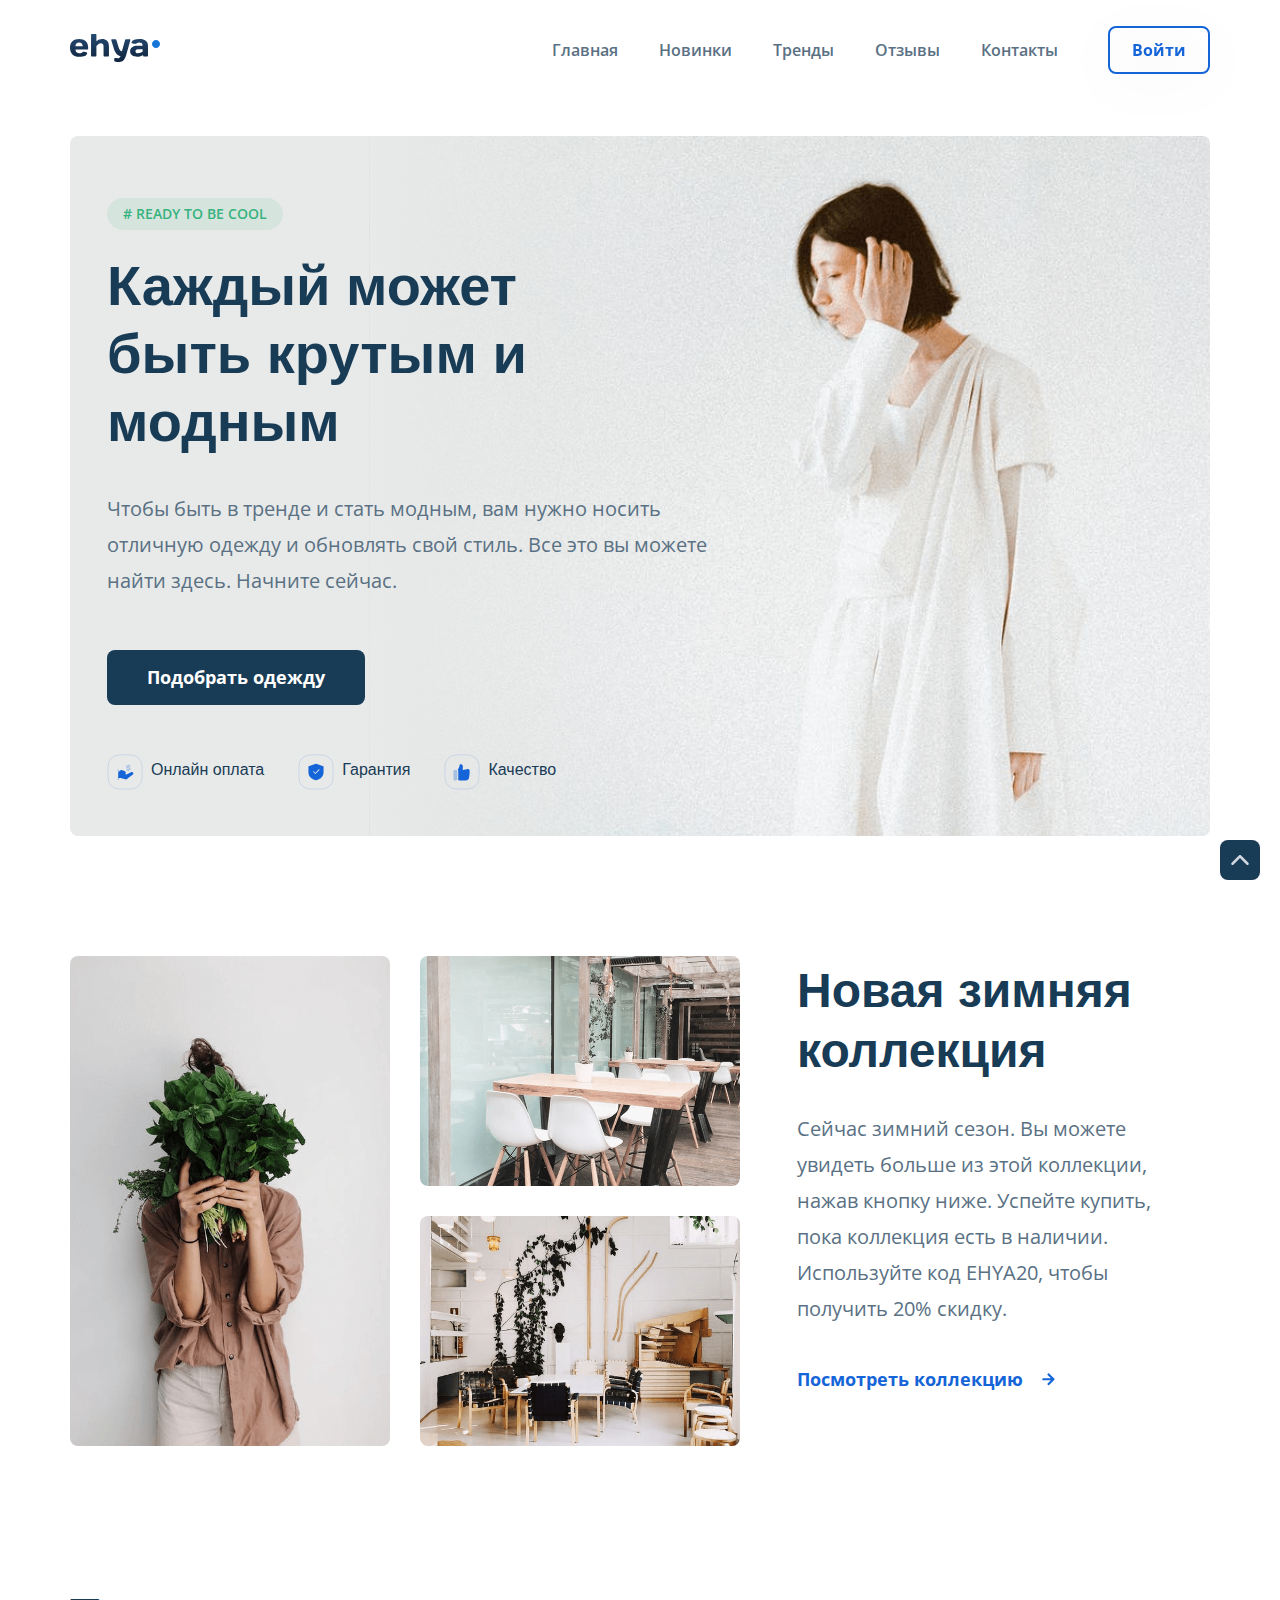
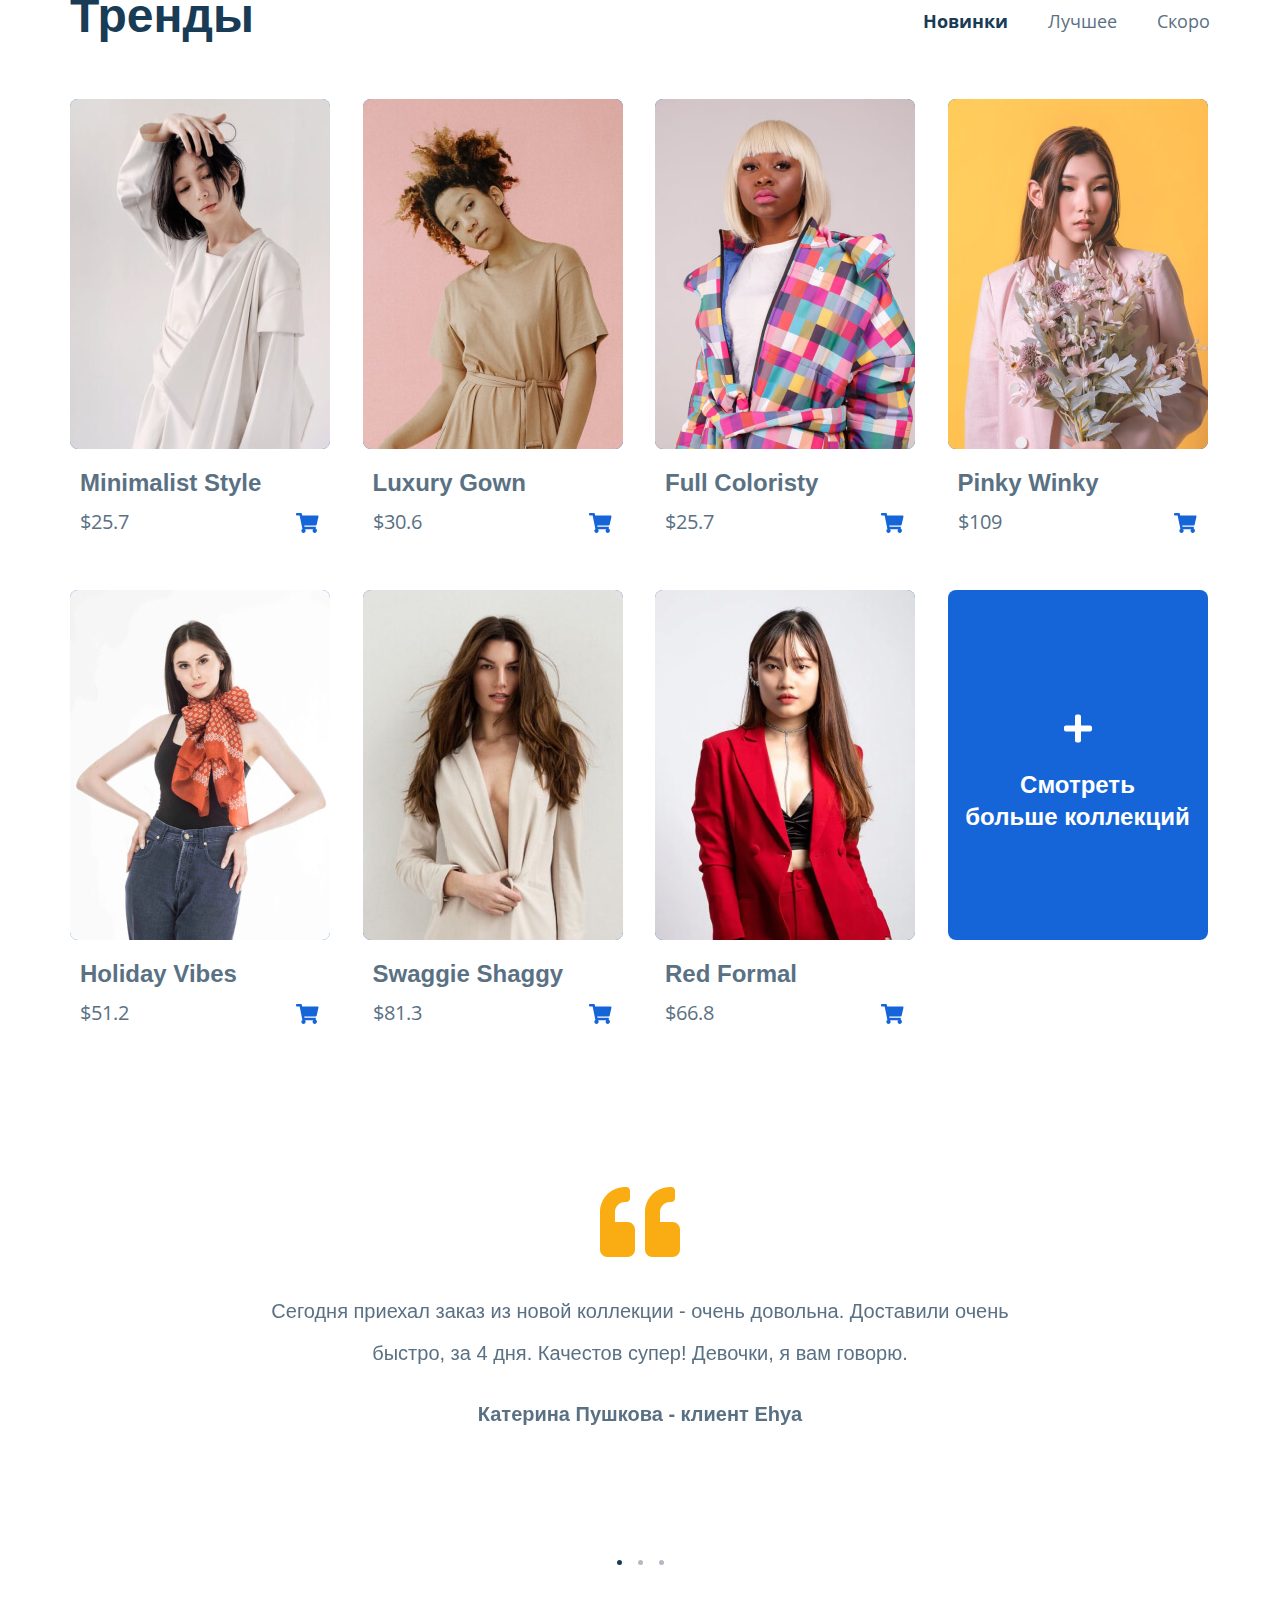
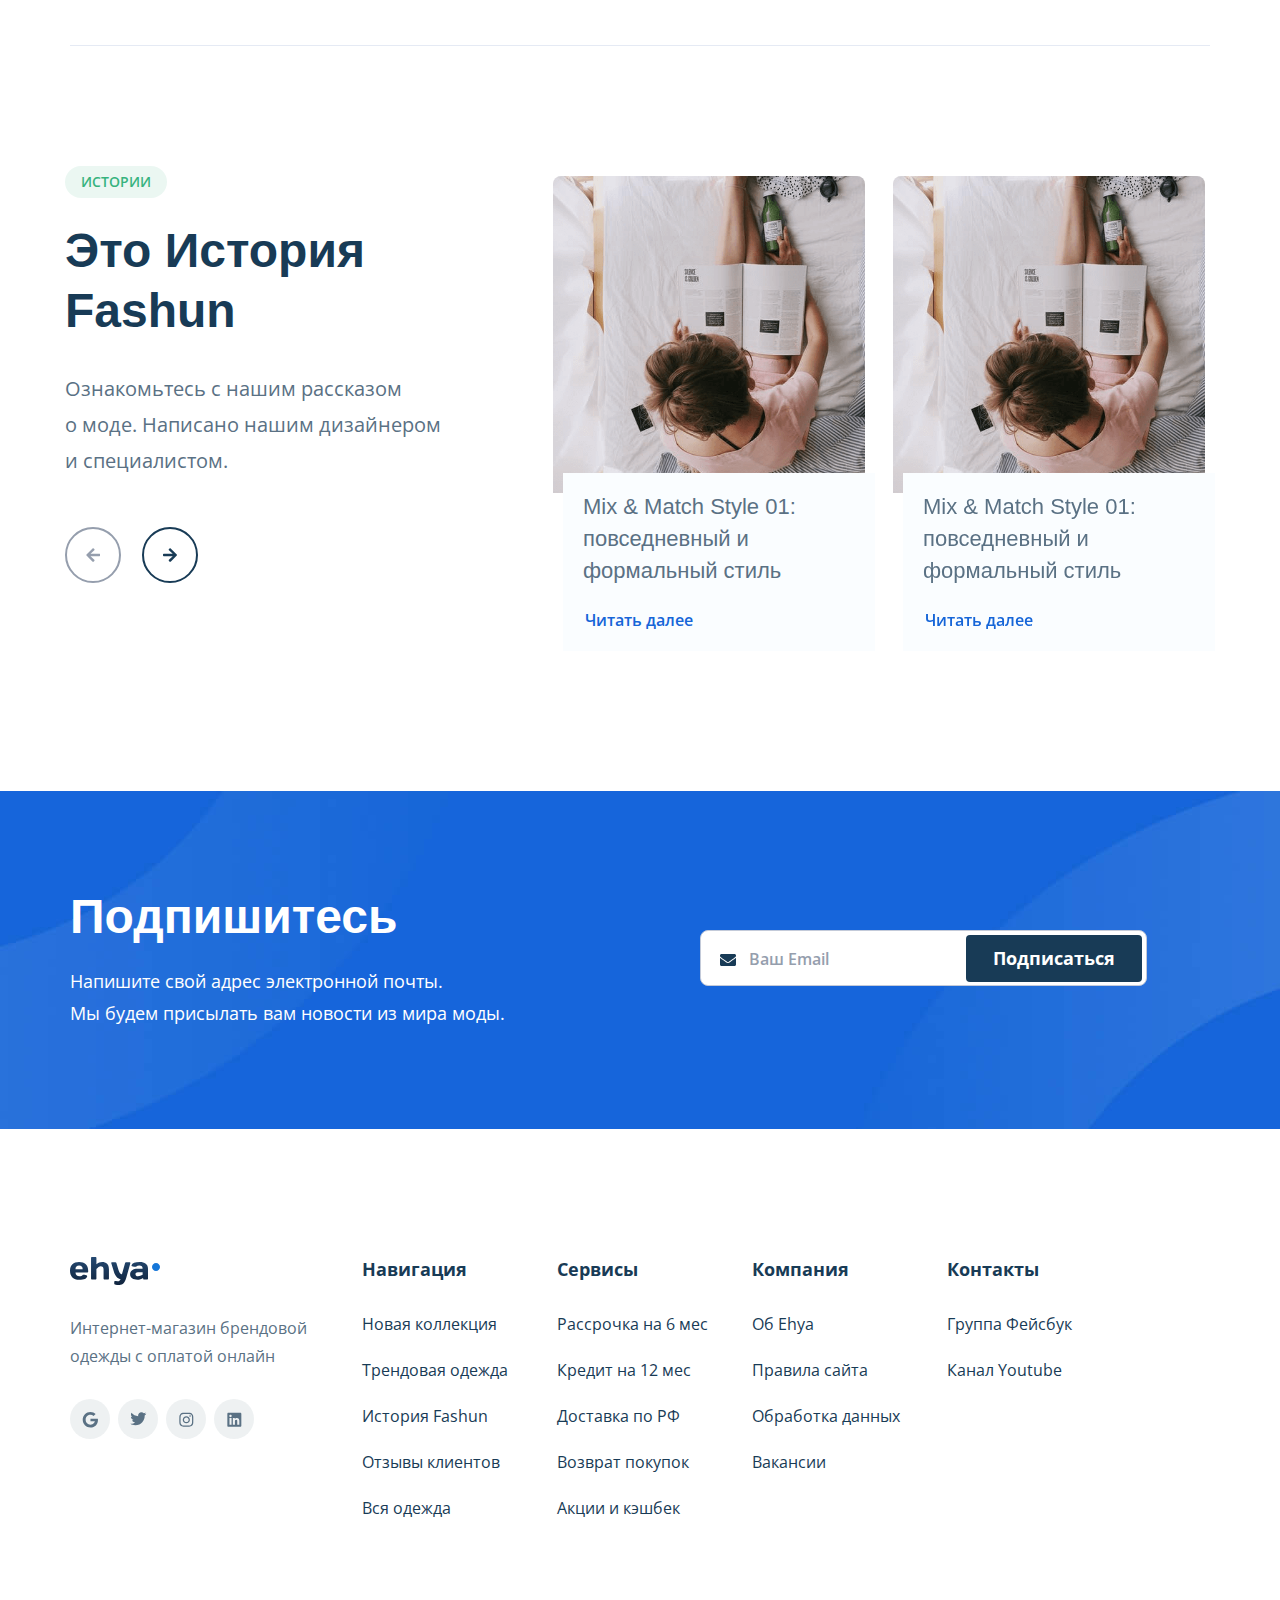
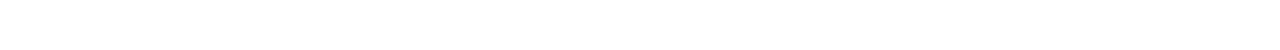
==== commit 202e9a89: "fix: - trend cards shopping cart icon adaptive; - article slider margin-top 24px;" ====
--- a/index.html
+++ b/index.html
@@ -176,9 +176,9 @@
       <!-- /.trends__header-wrapper -->
       <div class="trends__cards-wrapper">
         <div class="card-trend trends__card card-trend--01">
-          <div class="card-trend__image-wrapper">
+          <a href="#" class="card-trend__image-wrapper">
             <img src="img/trends_0001.jpg" alt="Photo of a girl in clothes of minimalist style" class="card-trend__pic">
-          </div>
+          </a>
           <h3 class="card-trend__title" lang="en">Minimalist Style</h3>
           <div class="card-trend__wrapper">
             <span class="card-trend__price">$25.7</span>
@@ -191,10 +191,10 @@
         </div>
         <!-- /.card-trend trends__card -->
         <div class="card-trend trends__card card-trend--02">
-          <div class="card-trend__image-wrapper">
+          <a href="#" class="card-trend__image-wrapper">
             <img src="img/trends_0002.jpg" alt="Photo of a girl in clothes of luxury gown style"
               class="card-trend__pic">
-          </div>
+          </a>
           <h3 class="card-trend__title" lang="en">Luxury Gown</h3>
           <div class="card-trend__wrapper">
             <span class="card-trend__price">$30.6</span>
@@ -207,10 +207,10 @@
         </div>
         <!-- /.card-trend trends__card -->
         <div class="card-trend trends__card card-trend--03">
-          <div class="card-trend__image-wrapper">
+          <a href="#" class="card-trend__image-wrapper">
             <img src="img/trends_0003.jpg" alt="Photo of a girl in clothes of full coloristy style"
               class="card-trend__pic">
-          </div>
+          </a>
           <h3 class="card-trend__title" lang="en">Full Coloristy</h3>
           <div class="card-trend__wrapper">
             <span class="card-trend__price">$25.7</span>
@@ -223,10 +223,10 @@
         </div>
         <!-- /.card-trend trends__card -->
         <div class="card-trend trends__card card-trend--04">
-          <div class="card-trend__image-wrapper">
+          <a href="#" class="card-trend__image-wrapper">
             <img src="img/trends_0004.jpg" alt="Photo of a girl in clothes of pinky winky style"
               class="card-trend__pic">
-          </div>
+          </a>
           <h3 class="card-trend__title" lang="en">Pinky Winky</h3>
           <div class="card-trend__wrapper">
             <span class="card-trend__price">$109</span>
@@ -239,10 +239,10 @@
         </div>
         <!-- /.card-trend trends__card -->
         <div class="card-trend trends__card card-trend--05">
-          <div class="card-trend__image-wrapper">
+          <a href="#" class="card-trend__image-wrapper">
             <img src="img/trends_0005.jpg" alt="Photo of a girl in clothes of holiday vibes style"
               class="card-trend__pic">
-          </div>
+          </a>
           <h3 class="card-trend__title" lang="en">Holiday Vibes</h3>
           <div class="card-trend__wrapper">
             <span class="card-trend__price">$51.2</span>
@@ -255,10 +255,10 @@
         </div>
         <!-- /.card-trend trends__card -->
         <div class="card-trend trends__card card-trend--06">
-          <div class="card-trend__image-wrapper">
+          <a href="#" class="card-trend__image-wrapper">
             <img src="img/trends_0006.jpg" alt="Photo of a girl in clothes of swaggie shaggy style"
               class="card-trend__pic">
-          </div>
+          </a>
           <h3 class="card-trend__title" lang="en">Swaggie Shaggy</h3>
           <div class="card-trend__wrapper">
             <span class="card-trend__price">$81.3</span>
@@ -271,9 +271,9 @@
         </div>
         <!-- /.card-trend trends__card -->
         <div class="card-trend trends__card card-trend--07">
-          <div class="card-trend__image-wrapper">
+          <a href="#" class="card-trend__image-wrapper">
             <img src="img/trends_0007.jpg" alt="Photo of a girl in clothes of red formal style" class="card-trend__pic">
-          </div>
+          </a>
           <h3 class="card-trend__title" lang="en">Red Formal</h3>
           <div class="card-trend__wrapper">
             <span class="card-trend__price">$66.8</span>
@@ -310,10 +310,8 @@
         <div class="swiper-wrapper">
           <!-- Slides -->
           <div class="swiper-slide reviews__slide">
-            <p class="reviews__text">Мне очень нравятся дизайн и стили, которые создает Ehya. Они такие разные и
-              новаторские. Я покупала несколько раз из коллекций, и что мне нравится, это то, что они действительно
-              неподвластны времени, а качество ткани просто превосходно. Я с нетерпением жду новых коллекций от сезона к
-              сезону.</p>
+            <p class="reviews__text">Сегодня приехал заказ из новой коллекции - очень довольна. Доставили очень быстро,
+              за 4 дня. Качестов супер! Девочки, я вам говорю. </p>
             <h3 class="reviews__author">Катерина Пушкова - клиент Ehya</h3>
           </div>
           <!-- /.reviews__slide -->
@@ -326,10 +324,10 @@
           </div>
           <!-- /.reviews__slide -->
           <div class="swiper-slide reviews__slide">
-            <p class="reviews__text">Мне очень нравятся дизайн и стили, которые создает Ehya. Они такие разные и
-              новаторские. Я покупала несколько раз из коллекций, и что мне нравится, это то, что они действительно
-              неподвластны времени, а качество ткани просто превосходно. Я с нетерпением жду новых коллекций от сезона к
-              сезону.</p>
+            <p class="reviews__text">Выбирала из коллекций минимал или шагги, но остановилась на анимал дизайн. Логике
+              этот выбор не подчиняется, но вы только посмотрите на эти вещи - они же великолепны! Каждый раз, когда
+              одеваю платье Fashun, чувствую себя королевой. Качество очень хорошее, все строчки ровные, ничего нигде не
+              торчит. Как я раньше не знала об этом бренде - непонятно.</p>
             <h3 class="reviews__author">Пума Леопардовна - клиент Ehya</h3>
           </div>
           <!-- /.reviews__slide -->
@@ -442,6 +440,20 @@
             <!-- /.card-articles articles__card -->
           </div>
           <!-- /.swiper-slide -->
+          <div class="swiper-slide articles__slide">
+            <div class="card-articles articles__card">
+              <div class="card-articles__image-wrapper">
+                <img src="img/articles_0002.png" alt="Photo of a girl reading a book" class="card-articles__pic">
+              </div>
+              <div class="card-articles__text-wrapper">
+                <h3 class="card-articles__title">Лайфхак: Купите одежду Thrifft на воскресном рынке
+                </h3>
+                <a href="#" class="more articles__more">Читать далее</a>
+              </div>
+            </div>
+            <!-- /.card-articles articles__card -->
+          </div>
+          <!-- /.swiper-slide -->
         </div>
       </div>
     </div>
--- a/css/style.css
+++ b/css/style.css
@@ -1,2 +1,2 @@
-@font-face{font-family:'HK Grotesk';src:url("../fonts/HKGrotesk-Regular.woff2") format("woff2"),url("../fonts/HKGrotesk-Regular.woff") format("woff"),url("../fonts/HKGrotesk-Regular.ttf") format("truetype");font-weight:400;font-style:normal;font-display:swap}@font-face{font-family:'HK Grotesk';src:url("../fonts/HKGrotesk-Medium.woff2") format("woff2"),url("../fonts/HKGrotesk-Medium.woff") format("woff"),url("../fonts/HKGrotesk-Medium.ttf") format("truetype");font-weight:500;font-style:normal;font-display:swap}@font-face{font-family:'HK Grotesk';src:url("../fonts/HKGrotesk-Bold.woff2") format("woff2"),url("../fonts/HKGrotesk-Bold.woff") format("woff"),url("../fonts/HKGrotesk-Bold.ttf") format("truetype");font-weight:700;font-style:normal;font-display:swap}/*! normalize.css v8.0.1 | MIT License | github.com/necolas/normalize.css */html{line-height:1.15;-webkit-text-size-adjust:100%}body{margin:0}main{display:block}h1{font-size:2em;margin:0.67em 0}hr{-webkit-box-sizing:content-box;box-sizing:content-box;height:0;overflow:visible}pre{font-family:monospace, monospace;font-size:1em}a{background-color:transparent}abbr[title]{border-bottom:none;text-decoration:underline;-webkit-text-decoration:underline dotted;text-decoration:underline dotted}b,strong{font-weight:bolder}code,kbd,samp{font-family:monospace, monospace;font-size:1em}small{font-size:80%}sub,sup{font-size:75%;line-height:0;position:relative;vertical-align:baseline}sub{bottom:-0.25em}sup{top:-0.5em}img{border-style:none}button,input,optgroup,select,textarea{font-family:inherit;font-size:100%;line-height:1.15;margin:0}button,input{overflow:visible}button,select{text-transform:none}button,[type="button"],[type="reset"],[type="submit"]{-webkit-appearance:button}button::-moz-focus-inner,[type="button"]::-moz-focus-inner,[type="reset"]::-moz-focus-inner,[type="submit"]::-moz-focus-inner{border-style:none;padding:0}button:-moz-focusring,[type="button"]:-moz-focusring,[type="reset"]:-moz-focusring,[type="submit"]:-moz-focusring{outline:1px dotted ButtonText}fieldset{padding:0.35em 0.75em 0.625em}legend{-webkit-box-sizing:border-box;box-sizing:border-box;color:inherit;display:table;max-width:100%;padding:0;white-space:normal}progress{vertical-align:baseline}textarea{overflow:auto}[type="checkbox"],[type="radio"]{-webkit-box-sizing:border-box;box-sizing:border-box;padding:0}[type="number"]::-webkit-inner-spin-button,[type="number"]::-webkit-outer-spin-button{height:auto}[type="search"]{-webkit-appearance:textfield;outline-offset:-2px}[type="search"]::-webkit-search-decoration{-webkit-appearance:none}::-webkit-file-upload-button{-webkit-appearance:button;font:inherit}details{display:block}summary{display:list-item}template{display:none}[hidden]{display:none}*{-webkit-box-sizing:border-box;box-sizing:border-box}body{font-family:'Open Sans', Arial, sans-serif;color:#5A7184}.body-overflow{overflow:hidden}h1,h2,h3,h4,h5,h6{margin:0;padding:0}p{margin:0;padding:0}ul,ol{margin:0;padding:0;list-style:none}a{color:inherit;text-decoration:none}img{max-width:100%}.button{font-family:'Open Sans', Arial, sans-serif;-webkit-border-radius:8px;border-radius:8px;outline:none;cursor:pointer}.button--bordered{padding:11px 22px;font-weight:700;font-size:16px;line-height:22px;color:#1565D8;border:2px solid #1565D8;background-color:transparent;-webkit-filter:drop-shadow(0px 10px 25px rgba(21,37,72,0.1));filter:drop-shadow(0px 10px 25px rgba(21,37,72,0.1))}.button--solid{font-weight:bold;font-size:18px;line-height:25px;color:#fff;border:none;background-color:#183B56}.mobile-menu-button{display:-webkit-box;display:-webkit-flex;display:-ms-flexbox;display:flex;-webkit-box-orient:vertical;-webkit-box-direction:normal;-webkit-flex-direction:column;-ms-flex-direction:column;flex-direction:column;-webkit-box-pack:justify;-webkit-justify-content:space-between;-ms-flex-pack:justify;justify-content:space-between;width:24px;height:24px;padding:3px 1px;background-color:transparent;border:none;outline:none;cursor:pointer}.mobile-menu-button__line{width:22px;height:2px;background-color:#3A4C66;-webkit-border-radius:1px;border-radius:1px}.tag{padding:6px 16px;color:#36B37E;font-weight:600;font-size:14px;line-height:20px;text-transform:uppercase;background-color:rgba(54,179,126,0.1);-webkit-border-radius:16px;border-radius:16px}.card-trend{display:-webkit-box;display:-webkit-flex;display:-ms-flexbox;display:flex;-webkit-box-orient:vertical;-webkit-box-direction:normal;-webkit-flex-direction:column;-ms-flex-direction:column;flex-direction:column;max-width:260px;max-height:441px}.card-trend__image-wrapper{position:relative;display:-webkit-box;display:-webkit-flex;display:-ms-flexbox;display:flex;-webkit-box-orient:vertical;-webkit-box-direction:normal;-webkit-flex-direction:column;-ms-flex-direction:column;flex-direction:column;-webkit-box-align:center;-webkit-align-items:center;-ms-flex-align:center;align-items:center;-webkit-box-pack:center;-webkit-justify-content:center;-ms-flex-pack:center;justify-content:center;width:260px;height:350px;margin-bottom:18px;-webkit-border-radius:8px;border-radius:8px;background-color:#1565D8;overflow:hidden}.card-trend__pic{position:absolute;width:100%;height:100%;-o-object-fit:cover;object-fit:cover}.card-trend__title{margin-left:10px;margin-bottom:5px;font-family:'HK Grotesk', Arial, sans-serif;font-weight:700;font-size:24px;line-height:32px}.card-trend__title--color--white{margin-left:0;color:#fff;text-align:center}.card-trend__wrapper{display:-webkit-box;display:-webkit-flex;display:-ms-flexbox;display:flex;-webkit-box-pack:justify;-webkit-justify-content:space-between;-ms-flex-pack:justify;justify-content:space-between;-webkit-box-align:center;-webkit-align-items:center;-ms-flex-align:center;align-items:center}.card-trend__price{margin-left:10px;font-weight:400;font-size:20px;line-height:36px;color:#5A7184}.card-trend__icon{fill:#1565D8;width:23px;height:32px;margin-right:11px;margin-top:1px}.card-trend__icon-wrapper{display:inline-block;height:20px;width:34px}.card-trend__plus-icon{width:28px;height:37px;margin-bottom:22px;margin-top:18px}.card-articles{position:relative;width:322px;height:475px}.card-articles__image-wrapper{position:absolute;top:0;left:0;width:312px;height:317px;-webkit-border-radius:8px 8px 0 0;border-radius:8px 8px 0 0;overflow:hidden}.card-articles__pic{width:100%;height:100%;-o-object-fit:cover;object-fit:cover}.card-articles__text-wrapper{position:absolute;bottom:0;right:0;z-index:1;width:312px;height:178px;padding:18px 32px 20px 20px;background-color:#FAFDFF}.card-articles__title{max-width:255px;margin-bottom:22px;font-family:'HK Grotesk', Arial, sans-serif;font-weight:500;font-size:22px;line-height:32px}.mobile-menu{position:fixed;top:10px;right:8px;z-index:100;max-width:480px;width:-webkit-calc(100% - 16px);width:calc(100% - 16px);padding:36px 24px;background-color:#fff;-webkit-box-shadow:0px 16px 48px rgba(0,0,0,0.16);box-shadow:0px 16px 48px rgba(0,0,0,0.16)}.mobile-menu--visible{display:none}.mobile-menu__close{position:absolute;top:12px;right:16px;display:-webkit-box;display:-webkit-flex;display:-ms-flexbox;display:flex;-webkit-box-pack:center;-webkit-justify-content:center;-ms-flex-pack:center;justify-content:center;-webkit-box-align:center;-webkit-align-items:center;-ms-flex-align:center;align-items:center;width:24px;height:24px}.mobile-menu__close-pic{width:17px;height:17px}.mobile-menu__list{margin-bottom:20px}.mobile-menu__item{margin-bottom:20px}.mobile-menu__item:last-child{margin-bottom:0}.mobile-menu__link{font-weight:600;font-size:16px;line-height:22px;color:#183B56}.mobile-menu__button{width:100%;height:40px;font-weight:700;font-size:16px;line-height:22px}.mobile-menu__button--bordered{color:#1565D8;border:2px solid #1565D8;background-color:transparent}.header{position:fixed;top:0;left:0;right:0;z-index:50;background-color:#fff}.header-container{display:-webkit-box;display:-webkit-flex;display:-ms-flexbox;display:flex;-webkit-box-pack:justify;-webkit-justify-content:space-between;-ms-flex-pack:justify;justify-content:space-between;-webkit-box-align:center;-webkit-align-items:center;-ms-flex-align:center;align-items:center;max-width:1140px;height:100px;margin:0 auto}.header__logo-pic{width:90px;height:28px}.header__navbar{margin-left:auto}.navbar{display:-webkit-box;display:-webkit-flex;display:-ms-flexbox;display:flex;-webkit-box-align:center;-webkit-align-items:center;-ms-flex-align:center;align-items:center}.navbar__list{display:-webkit-box;display:-webkit-flex;display:-ms-flexbox;display:flex;margin-right:50px}.navbar__item{margin-right:41px;font-weight:600;font-size:16px;line-height:22px}.navbar__item:last-child{margin-right:0}.navbar__mobile-menu-button--visible{display:none}.hero{position:relative;margin-top:136px;margin-bottom:120px}.hero__bg{position:relative;max-width:1280px;margin:0 auto;-webkit-border-radius:8px;border-radius:8px;overflow:hidden}.hero__bg-wrapper{position:absolute;z-index:-1;-webkit-transform:translate(40%, -21%);-ms-transform:translate(40%, -21%);transform:translate(40%, -21%);overflow:hidden}.hero__bg-wrapper::after{content:'';position:absolute;top:0;left:0;width:100%;height:100%;background:-webkit-gradient(linear, right top, left top, color-stop(67.34%, rgba(238,238,238,0.0001)), to(#E8EAE9));background:-webkit-linear-gradient(right, rgba(238,238,238,0.0001) 67.34%, #E8EAE9 100%);background:-o-linear-gradient(right, rgba(238,238,238,0.0001) 67.34%, #E8EAE9 100%);background:linear-gradient(270deg, rgba(238,238,238,0.0001) 67.34%, #E8EAE9 100%)}.hero__bg-pic{-webkit-transform:scale(1.07);-ms-transform:scale(1.07);transform:scale(1.07)}.hero__bgc{position:absolute;top:0;left:0;z-index:-1;width:100%;height:100%;background-color:#E8EAE9}.hero-container{max-width:1066px;padding:62px 0 46px;margin:0 auto}.hero-wrapper{display:-webkit-box;display:-webkit-flex;display:-ms-flexbox;display:flex;-webkit-box-orient:vertical;-webkit-box-direction:normal;-webkit-flex-direction:column;-ms-flex-direction:column;flex-direction:column;-webkit-box-align:start;-webkit-align-items:flex-start;-ms-flex-align:start;align-items:flex-start}.hero__tag{margin-bottom:22px}.hero__title{width:425px;margin-bottom:35px;font-family:'HK Grotesk', Arial, sans-serif;font-style:normal;font-weight:700;font-size:56px;line-height:68px;color:#183B56}.hero__text{margin-bottom:51px}.hero__button{margin-bottom:49px;padding:15px 40px}.text{max-width:650px;font-weight:400;font-size:20px;line-height:36px;color:#5A7184}.goods__list{display:-webkit-box;display:-webkit-flex;display:-ms-flexbox;display:flex}.goods__item{display:-webkit-box;display:-webkit-flex;display:-ms-flexbox;display:flex;-webkit-box-align:center;-webkit-align-items:center;-ms-flex-align:center;align-items:center;margin-right:34px}.goods__item:last-child{margin-right:0}.goods__icon{width:36px;height:36px}.goods__text{margin-bottom:5px;margin-left:8px;font-family:'HK Grotesk', Arial, sans-serif;font-style:normal;font-weight:500;font-size:16px;line-height:20px;color:#183B56}.collection{margin-bottom:140px}.collection-container{max-width:1140px;margin:0 auto}.collection-wrapper{display:-webkit-box;display:-webkit-flex;display:-ms-flexbox;display:flex;width:100%;height:100%}.collection__images{display:-ms-grid;display:grid;-ms-grid-columns:(1fr)[2];grid-template-columns:repeat(2, 1fr);-ms-grid-rows:(minmax(230px, 0.5fr))[2];grid-template-rows:repeat(2, minmax(230px, 0.5fr));grid-gap:30px;max-width:670px;margin-right:57px;overflow:hidden}.collection__pic{-o-object-fit:cover;object-fit:cover;width:100%;height:100%;-webkit-border-radius:8px;border-radius:8px}.collection__pic--xl{-ms-grid-row:1;-ms-grid-row-span:2;grid-row:1 / 3}.collection__title{max-width:412px;margin-top:5px;margin-bottom:30px}.collection__text{max-width:392px;margin-bottom:40px}.collection__more::after{fill:#1565D8;content:url("../img/icons/more-next.svg");margin-left:19px}.title{font-family:'HK Grotesk', Arial, sans-serif;font-weight:700;font-size:48px;line-height:60px;color:#183B56}.more{font-weight:700;font-size:18px;line-height:25px;color:#1565D8}.trends{margin-bottom:145px}.trends-container{max-width:1140px;margin:0 auto}.trends__header-wrapper{display:-webkit-box;display:-webkit-flex;display:-ms-flexbox;display:flex;-webkit-box-pack:justify;-webkit-justify-content:space-between;-ms-flex-pack:justify;justify-content:space-between;-webkit-box-align:center;-webkit-align-items:center;-ms-flex-align:center;align-items:center;margin-bottom:53px}.trends__cards-wrapper{display:-ms-grid;display:grid;-ms-grid-columns:(1fr)[4];grid-template-columns:repeat(4, 1fr);-ms-grid-rows:(1fr)[2];grid-template-rows:repeat(2, 1fr);grid-row-gap:50px;grid-column-gap:30px}.filter__list{display:-webkit-box;display:-webkit-flex;display:-ms-flexbox;display:flex;margin-top:10px}.filter__item{margin-right:40px}.filter__item:last-child{margin-right:0}.filter__link{font-weight:400;font-size:18px;line-height:25px;color:#5A7184}.filter__link--active{font-weight:700;color:#183B56}.order-1{-webkit-box-ordinal-group:2;-webkit-order:1;-ms-flex-order:1;order:1}.order-2{-webkit-box-ordinal-group:3;-webkit-order:2;-ms-flex-order:2;order:2}.order-3{-webkit-box-ordinal-group:4;-webkit-order:3;-ms-flex-order:3;order:3}.order-4{-webkit-box-ordinal-group:5;-webkit-order:4;-ms-flex-order:4;order:4}.order-5{-webkit-box-ordinal-group:6;-webkit-order:5;-ms-flex-order:5;order:5}.order-6{-webkit-box-ordinal-group:7;-webkit-order:6;-ms-flex-order:6;order:6}.order-7{-webkit-box-ordinal-group:8;-webkit-order:7;-ms-flex-order:7;order:7}.reviews{margin-bottom:80px}.reviews-container{max-width:830px;margin:0 auto}.reviews__slider{max-height:275px}.reviews__slide{display:-webkit-box;display:-webkit-flex;display:-ms-flexbox;display:flex;-webkit-box-orient:vertical;-webkit-box-direction:normal;-webkit-flex-direction:column;-ms-flex-direction:column;flex-direction:column;-webkit-box-align:center;-webkit-align-items:center;-ms-flex-align:center;align-items:center}.reviews__quote{display:-webkit-box;display:-webkit-flex;display:-ms-flexbox;display:flex;-webkit-box-align:center;-webkit-align-items:center;-ms-flex-align:center;align-items:center;width:80px;height:92px;margin:0 auto 22px}.reviews__text{max-width:800px;max-height:170px;margin-bottom:28px;font-family:'HK Grotesk', Arial, sans-serif;font-weight:400;font-size:20px;line-height:42px;text-align:center;overflow-y:auto}.reviews__author{margin-bottom:55px;font-family:'HK Grotesk', Arial, sans-serif;font-weight:700;font-size:20px;line-height:24px;text-align:center}.swiper-pagination-bullet{width:5px;height:5px}.swiper-container-horizontal>.swiper-pagination-bullets,.swiper-pagination-custom,.swiper-pagination-fraction{bottom:-3px}.swiper-container-horizontal>.swiper-pagination-bullets .swiper-pagination-bullet{margin:0 8px}.swiper-pagination-bullet{background:#B3BAC5;opacity:1}.swiper-pagination-bullet-active{background-color:#183B56}.horizont{max-width:1140px;margin:0 auto 120px}.horizont__line{height:1px;background-color:#E5EAF4}.articles{margin-bottom:140px}.articles-container{max-width:1150px;margin:0 auto;display:-webkit-box;display:-webkit-flex;display:-ms-flexbox;display:flex;-webkit-box-pack:justify;-webkit-justify-content:space-between;-ms-flex-pack:justify;justify-content:space-between}.articles-wrapper{display:-webkit-box;display:-webkit-flex;display:-ms-flexbox;display:flex;-webkit-box-orient:vertical;-webkit-box-direction:normal;-webkit-flex-direction:column;-ms-flex-direction:column;flex-direction:column;-webkit-box-align:start;-webkit-align-items:flex-start;-ms-flex-align:start;align-items:flex-start;height:475px}.articles__tag{display:inline-block;margin-bottom:23px}.articles__title{max-width:337px;margin-right:20px;margin-bottom:30px}.articles__text{max-width:385px;margin-right:20px;margin-bottom:48px}.articles__slider{-webkit-flex-basis:662px;-ms-flex-preferred-size:662px;flex-basis:662px;-webkit-flex-shrink:0;-ms-flex-negative:0;flex-shrink:0}.articles__slider-button{width:56px;height:56px;fill:#183B56;border:2px solid #183B56;-webkit-border-radius:50%;border-radius:50%;background-color:transparent;outline:none;cursor:pointer}.articles__slider-button--prev{margin-right:17px}.articles__more{margin-left:2px;font-weight:600;font-size:16px;line-height:22px}.slider-button__prev,.slider-button__next{width:14px;height:14px;margin-top:4px}.swiper-button-disabled{border:2px solid #959EAD;fill:#959EAD}.swiper-container{margin-top:10px;margin-left:0;margin-right:0}.newsletter{padding-top:96px;padding-bottom:100px;background:url("../img/newsletter-bg.jpg") center center/cover no-repeat}.newsletter-container{max-width:1140px;margin:0 auto}.newsletter-wrapper{display:-webkit-box;display:-webkit-flex;display:-ms-flexbox;display:flex;-webkit-box-pack:justify;-webkit-justify-content:space-between;-ms-flex-pack:justify;justify-content:space-between;-webkit-box-align:center;-webkit-align-items:center;-ms-flex-align:center;align-items:center}.newsletter__title{font-family:'HK Grotesk', Arial, sans-serif;font-weight:700;font-size:48px;line-height:60px;color:#fff;margin-bottom:18px}.newsletter__text{max-width:436px;font-weight:400;font-size:18px;line-height:32px;color:#fff}.newsletter__text-wrapper{display:-webkit-box;display:-webkit-flex;display:-ms-flexbox;display:flex;-webkit-box-orient:vertical;-webkit-box-direction:normal;-webkit-flex-direction:column;-ms-flex-direction:column;flex-direction:column;-webkit-box-align:start;-webkit-align-items:flex-start;-ms-flex-align:start;align-items:flex-start}.newsletter__form{position:relative;display:-webkit-box;display:-webkit-flex;display:-ms-flexbox;display:flex;-webkit-box-align:center;-webkit-align-items:center;-ms-flex-align:center;align-items:center;margin-right:63px}.newsletter__form-email-input{width:447px;height:56px;padding:19px 190px 17px 48px;border:1px solid #C3CAD9;-webkit-border-radius:8px;border-radius:8px;background-color:#fff;font-weight:600;font-size:16px;line-height:22px;color:#183B56}.newsletter__form-email-input::-webkit-input-placeholder{font-weight:600;font-size:16px;line-height:22px;color:#959EAD}.newsletter__form-email-input:-ms-input-placeholder{font-weight:600;font-size:16px;line-height:22px;color:#959EAD}.newsletter__form-email-input::-ms-input-placeholder{font-weight:600;font-size:16px;line-height:22px;color:#959EAD}.newsletter__form-email-input::placeholder{font-weight:600;font-size:16px;line-height:22px;color:#959EAD}.newsletter__form-submit-input{position:absolute;right:5px;padding:11px 27px;font-weight:700;font-size:18px;line-height:25px;-o-text-overflow:ellipsis;text-overflow:ellipsis;color:#fff;background-color:#183B56;-webkit-border-radius:4px;border-radius:4px;border:none;outline:none;cursor:pointer}.newsletter__form-icon{position:absolute;z-index:1;width:16px;height:18px;margin-top:3px;margin-left:20px}.newsletter__input-wrapper{position:relative;display:-webkit-box;display:-webkit-flex;display:-ms-flexbox;display:flex;-webkit-box-align:center;-webkit-align-items:center;-ms-flex-align:center;align-items:center}label.invalid-newsletter{position:absolute;left:0;top:65px;width:100%;font-weight:600;color:#fff}input.invalid-newsletter{border:4px solid red}.footer{padding-top:128px;padding-bottom:131px}.footer-container{max-width:1140px;margin:0 auto}.footer-grid{display:-ms-grid;display:grid;-ms-grid-columns:292px 195px 195px 195px 195px;grid-template-columns:292px 195px 195px 195px 195px;-ms-grid-rows:1fr;grid-template-rows:1fr}.footer__logo{display:inline-block;margin-bottom:26px}.footer__logo-wrapper{display:-webkit-box;display:-webkit-flex;display:-ms-flexbox;display:flex;-webkit-box-orient:vertical;-webkit-box-direction:normal;-webkit-flex-direction:column;-ms-flex-direction:column;flex-direction:column;-webkit-box-align:start;-webkit-align-items:flex-start;-ms-flex-align:start;align-items:flex-start}.footer__logo-pic{width:90px;height:28px}.footer__text{max-width:265px;margin-bottom:29px;font-weight:400;font-size:16px;line-height:28px;color:#5A7184}.nav__title{margin-bottom:31px;font-weight:700;font-size:18px;line-height:25px;color:#183B56}.nav__item{margin-bottom:24px}.nav__item:last-child{margin-bottom:0}.nav__link{font-weight:400;font-size:16px;line-height:22px;color:#183B56}.socials{display:-webkit-box;display:-webkit-flex;display:-ms-flexbox;display:flex}.socials__item{width:40px;height:40px;margin-right:8px;background-color:rgba(90,113,132,0.1);-webkit-border-radius:50%;border-radius:50%;overflow:hidden}.socials__item:last-child{margin-right:0}.socials__link{display:-webkit-box;display:-webkit-flex;display:-ms-flexbox;display:flex;-webkit-box-pack:center;-webkit-justify-content:center;-ms-flex-pack:center;justify-content:center;-webkit-box-align:center;-webkit-align-items:center;-ms-flex-align:center;align-items:center;width:100%;height:100%}.to-top{position:fixed;z-index:50;right:20px;bottom:20px;width:40px;height:40px}.to-top__button{display:-webkit-box;display:-webkit-flex;display:-ms-flexbox;display:flex;-webkit-box-align:center;-webkit-align-items:center;-ms-flex-align:center;align-items:center;-webkit-box-pack:center;-webkit-justify-content:center;-ms-flex-pack:center;justify-content:center;width:100%;height:100%;-webkit-border-radius:8px;border-radius:8px;background-color:#183B56;overflow:hidden}.to-top__icon{-webkit-transform:rotate(270deg);-ms-transform:rotate(270deg);transform:rotate(270deg)}.modal{display:none}.modal--visible{display:block}.modal__overlay{position:fixed;top:0;left:0;right:0;bottom:0;z-index:200;background-color:rgba(90,113,132,0.2)}.modal__dialog{position:fixed;top:50%;left:50%;z-index:201;max-width:478px;width:-webkit-calc( 100% - 40px);width:calc( 100% - 40px);max-height:-webkit-calc(100% - 30px);max-height:calc(100% - 30px);padding:33px 15px 0;color:#fff;-webkit-border-radius:8px;border-radius:8px;background-color:#1565D8;-webkit-transform:translate(-50%, -50%);-ms-transform:translate(-50%, -50%);transform:translate(-50%, -50%);overflow:auto;-webkit-box-shadow:0px 16px 48px rgba(0,0,0,0.16);box-shadow:0px 16px 48px rgba(0,0,0,0.16)}.modal__close{position:absolute;top:17px;right:18px;text-decoration:none;cursor:pointer}.modal__title{margin-top:0;margin-bottom:15px;font-family:'HK Grotesk', Arial, sans-serif;font-weight:700;font-size:28px;line-height:36px;text-align:center}.modal__form{padding-bottom:33px}.modal__input{width:100%;margin-top:15px;margin-bottom:10px;height:56px;padding:15px 19px 17px 19px;font-weight:600;font-size:16px;line-height:22px;color:#183B56;border:1px solid #C3CAD9;-webkit-border-radius:8px;border-radius:8px;background-color:#fff}.modal__input::-webkit-input-placeholder{font-weight:600;font-size:16px;line-height:22px;color:#959EAD}.modal__input:-ms-input-placeholder{font-weight:600;font-size:16px;line-height:22px;color:#959EAD}.modal__input::-ms-input-placeholder{font-weight:600;font-size:16px;line-height:22px;color:#959EAD}.modal__input::placeholder{font-weight:600;font-size:16px;line-height:22px;color:#959EAD}.modal__button{width:100%;height:56px;margin-top:15px;font-weight:700;font-size:18px;line-height:25px;color:#fff;background-color:#183B56;border:none}label.invalid-modal{margin-top:10px;font-weight:600;color:#fff}input.invalid-modal{border:4px solid red}@media (max-width: 1360px){.hero__bg{max-width:1140px}.hero__bg-wrapper{-webkit-transform:translate(30%, -21%);-ms-transform:translate(30%, -21%);transform:translate(30%, -21%)}}@media (max-width: 1199px){.header-container{max-width:960px}.hero__bg{max-width:960px}.hero__bg-wrapper{-webkit-transform:translate(25%, -21%);-ms-transform:translate(25%, -21%);transform:translate(25%, -21%)}.hero-container{max-width:860px}.collection-container{max-width:960px}.collection__images{max-width:60%}.trends-container{max-width:960px}.card-trend__image-wrapper{width:100%}.card-trend__title{width:80%}.horizont{max-width:960px}.articles-container{max-width:960px}.newsletter-container{max-width:960px}.newsletter__form{margin-right:0}.footer-container{max-width:960px}.footer-grid{-ms-grid-columns:270px 180px 180px 180px 150px;grid-template-columns:270px 180px 180px 180px 150px}}@media screen and (min-width: 992px){.navbar__link{position:relative}.navbar__link::after{content:'';position:absolute;bottom:-5px;left:0;width:0;height:1px;background-color:#183B56;-webkit-transition:width 0.3s ease;-o-transition:width 0.3s ease;transition:width 0.3s ease}.navbar__link:hover::after{width:100%}.button--solid:hover{background-color:#1565D8}.button--bordered:hover{background-color:#1565D8;color:#fff}.filter__link:hover{color:#1565D8}.card-trend__icon:hover{fill:#183B56}.card-trend__image-wrapper:hover{background-color:#183B56}.slider-button:hover{fill:#1565D8;border-color:#1565D8}.swiper-button-disabled:hover{border:2px solid #959EAD;fill:#959EAD}.newsletter__form-submit-input:hover{background-color:#1565D8}.socials__link:hover{background-color:rgba(21,101,216,0.2)}.nav__link:hover{color:#1565D8}.to-top__button:hover{background-color:#5A7184}.modal__button:hover{background-color:#5A7184}.more:hover{color:#183B56}.collection__more:hover::after{content:url("../img/icons/more-next-hover.svg")}}@media (max-width: 991px){.header-container{padding-top:8px;max-width:650px;height:72px}.navbar__list--visible{display:none}.navbar__button--visible{display:none}.navbar__mobile-menu-button--visible{display:-webkit-box;display:-webkit-flex;display:-ms-flexbox;display:flex}.hero{margin-top:102px;margin-bottom:80px}.hero__bg{max-width:728px}.hero__bg-wrapper{-webkit-transform:translate(24%, -12%);-ms-transform:translate(24%, -12%);transform:translate(24%, -12%)}.hero__bg-pic{-webkit-transform:scale(1.48);-ms-transform:scale(1.48);transform:scale(1.48)}.hero-container{max-width:672px;padding:36px 0}.hero__tag{margin-bottom:19px}.hero__title{max-width:365px;margin-bottom:25px;font-size:48px;line-height:60px}.hero__text{margin-bottom:37px}.hero__button{margin-bottom:40px}.text{max-width:400px;font-size:18px;line-height:32px}.goods__item{margin-right:24px}.collection{margin-bottom:75px}.collection-container{max-width:672px}.collection-wrapper{-webkit-flex-wrap:wrap;-ms-flex-wrap:wrap;flex-wrap:wrap}.collection__images{max-width:100%;margin-right:0;margin-bottom:35px}.collection__description{width:100%}.collection__title{max-width:100%;margin-top:0;margin-bottom:30px}.collection__text{max-width:100%;margin-bottom:23px;font-weight:400;font-size:20px;line-height:36px}.trends{margin-bottom:80px}.trends-container{max-width:608px}.trends__header-wrapper{-webkit-box-orient:vertical;-webkit-box-direction:normal;-webkit-flex-direction:column;-ms-flex-direction:column;flex-direction:column;margin-bottom:55px}.trends__title{margin-bottom:32px}.trends__cards-wrapper{-ms-grid-rows:(1fr)[4];grid-template-rows:repeat(4, 1fr);-ms-grid-columns:(1fr)[2];grid-template-columns:repeat(2, 1fr);grid-gap:48px}.filter__list{margin-top:0}.card-trend{max-width:280px}.card-trend__image-wrapper{width:100%}.card-trend__title{width:90%}.reviews-container{max-width:630px}.reviews__slider{max-height:298px}.reviews__quote{margin-bottom:25px}.reviews__text{max-width:600px;max-height:210px}.horizont{max-width:728px;margin-bottom:80px}.articles{margin-bottom:80px}.articles-container{max-width:682px;-webkit-box-orient:vertical;-webkit-box-direction:normal;-webkit-flex-direction:column;-ms-flex-direction:column;flex-direction:column}.articles-wrapper{height:auto;margin-bottom:36px;-webkit-box-align:center;-webkit-align-items:center;-ms-flex-align:center;align-items:center}.articles__tag{margin-bottom:18px}.articles__title{max-width:567px;margin-right:0;margin-bottom:22px;text-align:center}.articles__text{max-width:568px;margin-right:0;margin-bottom:35px;font-size:20px;line-height:36px;text-align:center}.articles__slider{-webkit-flex-basis:100%;-ms-flex-preferred-size:100%;flex-basis:100%}.swiper-container{margin-top:0}.card-articles{width:332px}.card-articles__image-wrapper{width:322px}.card-articles__text-wrapper{width:322px}.newsletter{padding-top:68px;padding-bottom:80px;background:url("../img/newsletter-bg-768.jpg") center center/cover no-repeat}.newsletter-container{max-width:447px}.newsletter-wrapper{-webkit-box-orient:vertical;-webkit-box-direction:normal;-webkit-flex-direction:column;-ms-flex-direction:column;flex-direction:column}.newsletter__title{margin-bottom:18px;text-align:center}.newsletter__text{margin-bottom:56px;text-align:center}.newsletter__text-wrapper{-webkit-box-align:center;-webkit-align-items:center;-ms-flex-align:center;align-items:center}.footer{padding-top:64px;padding-bottom:84px}.footer-container{max-width:648px}.footer-grid{-ms-grid-columns:255px 165px 165px;grid-template-columns:255px 165px 165px;-ms-grid-rows:262px 262px;grid-template-rows:262px 262px;grid-column-gap:28px;grid-row-gap:48px}.footer-grid__ml{margin-left:-1px}.footer__logo{margin-bottom:25px}.footer__logo-wrapper{-ms-grid-row:1;-ms-grid-row-span:2;grid-row:1 / 3}.footer__text{font-size:16px;line-height:28px}}@media (max-width: 767px){.header-container{padding-top:0;height:64px;max-width:576px;width:-webkit-calc(100% - 48px);width:calc(100% - 48px)}.hero{margin-top:88px}.hero__bg{max-width:576px;width:-webkit-calc(100% - 40px);width:calc(100% - 40px)}.hero__bg-wrapper{-webkit-transform:translate(31%, -10%);-ms-transform:translate(31%, -10%);transform:translate(31%, -10%)}.hero-container{max-width:500px;width:-webkit-calc(100% - 56px);width:calc(100% - 56px)}.collection-container{max-width:576px;width:-webkit-calc(100% - 40px);width:calc(100% - 40px)}.trends-container{max-width:576px;width:-webkit-calc(100% - 30px);width:calc(100% - 30px)}.trends__header-wrapper{margin-bottom:36px}.trends__title{margin-bottom:27px}.trends__cards-wrapper{grid-row-gap:20px;grid-column-gap:10px}.reviews-container{max-width:546px}.reviews__text{max-width:500px}.horizont{max-width:100%;margin-bottom:47px}.articles-container{width:-webkit-calc( 100% - 40px);width:calc( 100% - 40px)}.articles__tag{margin-bottom:21px}.articles__slide{height:408px}.card-articles{width:100%;height:407px}.card-articles__image-wrapper{width:-webkit-calc( 100% - 10px);width:calc( 100% - 10px);height:277px}.card-articles__text-wrapper{width:-webkit-calc( 100% - 10px);width:calc( 100% - 10px);height:150px}.card-articles__title{max-width:600px;min-width:240px;width:-webkit-calc(100% - 30px);width:calc(100% - 30px);font-size:20px;line-height:24px}.footer-container{width:450px}.footer-grid{-ms-grid-columns:1fr 1fr;grid-template-columns:1fr 1fr;-ms-grid-rows:262px 222px 182px;grid-template-rows:262px 222px 182px;grid-column-gap:28px;grid-row-gap:48px}.footer-grid__ml{margin-left:0}.footer__logo-wrapper{-ms-grid-row:3;grid-row:3;grid-column:span 2;-webkit-box-align:center;-webkit-align-items:center;-ms-flex-align:center;align-items:center}.footer__text{text-align:center}}@media (max-width: 575px){.hero{margin-bottom:62px}.hero__bg{width:100%;-webkit-border-radius:0;border-radius:0}.hero__bg-wrapper{-webkit-transform:translate(0, 0);-ms-transform:translate(0, 0);transform:translate(0, 0);width:100%;height:100%}.hero__bg-wrapper::after{background:-webkit-gradient(linear, left top, left bottom, color-stop(47.32%, rgba(238,238,238,0.0001)), color-stop(65.51%, #E8EAE9));background:-webkit-linear-gradient(top, rgba(238,238,238,0.0001) 47.32%, #E8EAE9 65.51%);background:-o-linear-gradient(top, rgba(238,238,238,0.0001) 47.32%, #E8EAE9 65.51%);background:linear-gradient(180deg, rgba(238,238,238,0.0001) 47.32%, #E8EAE9 65.51%)}.hero__bg-pic{position:absolute;-webkit-transform:translate(-12%, 14%) scale(2.5);-ms-transform:translate(-12%, 14%) scale(2.5);transform:translate(-12%, 14%) scale(2.5);-o-object-fit:cover;object-fit:cover}.hero-container{max-width:-webkit-calc( 100% - 40px);max-width:calc( 100% - 40px);padding:381px 0 36px}.hero-wrapper{width:100%;-webkit-box-align:center;-webkit-align-items:center;-ms-flex-align:center;align-items:center}.hero__tag{margin-bottom:17px}.hero__title{max-width:-webkit-calc( 100% - 20px);max-width:calc( 100% - 20px);margin-bottom:23px;font-size:32px;line-height:40px;text-align:center}.hero__text{margin-bottom:24px;font-size:16px;line-height:28px;text-align:center}.hero__button{margin-bottom:22px;padding:13px 49px;font-size:16px;line-height:22px}.title{font-size:28px;line-height:36px;text-align:center}.tag{padding:2px 26px}.goods__list{-webkit-flex-wrap:wrap;-ms-flex-wrap:wrap;flex-wrap:wrap;-webkit-box-pack:justify;-webkit-justify-content:space-between;-ms-flex-pack:justify;justify-content:space-between;width:274px}.goods__item{margin-right:0}.goods__item:first-child{margin-right:16px}.goods__item:last-child{margin:16px auto 0}.goods__icon{width:24px;height:24px}.collection{margin-bottom:107px}.collection-container{width:-webkit-calc(100% - 30px);width:calc(100% - 30px)}.collection__images{-ms-grid-rows:300px 97px;grid-template-rows:300px 97px;grid-gap:14px;margin-bottom:33px}.collection__pic{-webkit-border-radius:3px;border-radius:3px}.collection__pic--xl{-ms-grid-row:1;grid-row:1;-ms-grid-column:1;-ms-grid-column-span:2;grid-column:1 / 3}.collection__title{margin-bottom:23px}.collection__text{max-width:-webkit-calc( 100% - 10px);max-width:calc( 100% - 10px);margin:0 auto;font-size:16px;line-height:28px;text-align:center}.collection__more{display:none}.trends{margin-bottom:48px}.filter__item{margin-right:16px}.filter__item:last-child{margin-right:0}.filter__link{font-weight:400;font-size:16px;line-height:22px}.filter__link--active{font-weight:700}.card-trend{min-width:140px}.card-trend__image-wrapper{margin-bottom:13px;height:260px}.card-trend__title{margin-left:0;margin-bottom:-2px;font-size:16px;line-height:20px}.card-trend__title--color--white{font-size:16px}.card-trend__wrapper{-webkit-box-pack:start;-webkit-justify-content:flex-start;-ms-flex-pack:start;justify-content:flex-start}.card-trend__price{margin-left:0;font-size:14px;line-height:24px}.card-trend__icon{width:14px;margin-right:0;margin-left:9px}.card-trend__plus-icon{width:25px;height:32px;margin-bottom:14px;margin-top:14px}.reviews{margin-bottom:64px}.reviews-container{max-width:460px}.reviews__quote{margin-bottom:11px}.reviews__text{margin-bottom:24px;font-size:18px;line-height:36px}.reviews__author{margin-bottom:31px}.articles{margin-bottom:64px}.articles-wrapper{margin-bottom:27px}.articles__tag{padding-left:12px;padding-right:12px}.articles__title{margin-bottom:19px}.articles__text{font-size:16px;line-height:28px}.articles__slider-button{width:48px;height:48px}.articles__slider-button--prev{margin-right:12px}.articles__more{margin-left:0}.title--visible{display:none}.card-articles__title{margin-bottom:18px}.newsletter{padding-top:60px;padding-bottom:64px}.newsletter-container{min-width:280px;width:-webkit-calc(100% - 40px);width:calc(100% - 40px)}.newsletter-wrapper{max-width:100%}.newsletter__title{max-width:100%;margin-bottom:27px;font-size:28px;line-height:36px}.newsletter__text{max-width:100%;margin-bottom:36px;font-size:16px;line-height:28px}.newsletter__form{width:100%;-webkit-flex-wrap:wrap;-ms-flex-wrap:wrap;flex-wrap:wrap}.newsletter__form-email-wrapper{width:100%}.newsletter__form-email-input{width:100%;height:48px;padding:13px 48px}.newsletter__form-submit-input{position:relative;right:0;width:100%;height:48px;margin-top:10px;-webkit-border-radius:8px;border-radius:8px}.newsletter__input-wrapper{width:100%}.br{display:none}label.invalid-newsletter{top:115px}.footer{padding-top:48px;padding-bottom:73px}.footer-container{width:-webkit-calc( 100% - 108px);width:calc( 100% - 108px)}.footer-grid{-ms-grid-columns:1fr 1fr;grid-template-columns:1fr 1fr;-ms-grid-rows:212px 172px 182px;grid-template-rows:212px 172px 182px}.footer__logo{margin-left:9px;margin-bottom:11px}.footer__logo-wrapper{margin-top:35px}.footer__text{margin-bottom:21px;font-size:14px;line-height:24px}.footer__socials{margin-left:10px}.nav__title{margin-bottom:20px;font-size:16px;line-height:22px}.nav__item{margin-bottom:15px}.nav__link{font-size:14px;line-height:20px}.modal__input{height:48px}.modal__button{height:48px}}@media (min-width: 320px) and (max-width: 479px){.hero__bg-wrapper{-webkit-transform:translate(0, 0);-ms-transform:translate(0, 0);transform:translate(0, 0);width:100%;height:100%}.hero__bg::after{background:-webkit-gradient(linear, left top, left bottom, color-stop(47.32%, rgba(238,238,238,0.0001)), color-stop(65.51%, #E8EAE9));background:-webkit-linear-gradient(top, rgba(238,238,238,0.0001) 47.32%, #E8EAE9 65.51%);background:-o-linear-gradient(top, rgba(238,238,238,0.0001) 47.32%, #E8EAE9 65.51%);background:linear-gradient(180deg, rgba(238,238,238,0.0001) 47.32%, #E8EAE9 65.51%)}.hero__bg-pic{position:absolute;-webkit-transform:translate(-9%, 39%) scale(3.4);-ms-transform:translate(-9%, 39%) scale(3.4);transform:translate(-9%, 39%) scale(3.4);-o-object-fit:cover;object-fit:cover}.hero-container{min-width:280px}.hero__title{max-width:244px}.card-trend__image-wrapper{height:170px}.reviews-container{max-width:-webkit-calc(100% - 40px);max-width:calc(100% - 40px)}.reviews__slider{max-height:560px;width:100%}.reviews__quote{width:70px;height:81px}.reviews__text{max-width:-webkit-calc(100%);max-width:calc(100%);max-height:360px}.reviews__author{max-width:240px}.footer-container{width:-webkit-calc(100% - 68px);width:calc(100% - 68px)}.footer-grid{-ms-grid-columns:1fr;grid-template-columns:1fr;-ms-grid-rows:202px 202px 167px 97px 217px;grid-template-rows:202px 202px 167px 97px 217px;grid-column-gap:0;grid-row-gap:30px;width:100%}.footer__logo-wrapper{-ms-grid-row:5;grid-row:5;-ms-grid-column:1;grid-column:1}}
+@font-face{font-family:'HK Grotesk';src:url("../fonts/HKGrotesk-Regular.woff2") format("woff2"),url("../fonts/HKGrotesk-Regular.woff") format("woff"),url("../fonts/HKGrotesk-Regular.ttf") format("truetype");font-weight:400;font-style:normal;font-display:swap}@font-face{font-family:'HK Grotesk';src:url("../fonts/HKGrotesk-Medium.woff2") format("woff2"),url("../fonts/HKGrotesk-Medium.woff") format("woff"),url("../fonts/HKGrotesk-Medium.ttf") format("truetype");font-weight:500;font-style:normal;font-display:swap}@font-face{font-family:'HK Grotesk';src:url("../fonts/HKGrotesk-Bold.woff2") format("woff2"),url("../fonts/HKGrotesk-Bold.woff") format("woff"),url("../fonts/HKGrotesk-Bold.ttf") format("truetype");font-weight:700;font-style:normal;font-display:swap}/*! normalize.css v8.0.1 | MIT License | github.com/necolas/normalize.css */html{line-height:1.15;-webkit-text-size-adjust:100%}body{margin:0}main{display:block}h1{font-size:2em;margin:0.67em 0}hr{-webkit-box-sizing:content-box;box-sizing:content-box;height:0;overflow:visible}pre{font-family:monospace, monospace;font-size:1em}a{background-color:transparent}abbr[title]{border-bottom:none;text-decoration:underline;-webkit-text-decoration:underline dotted;text-decoration:underline dotted}b,strong{font-weight:bolder}code,kbd,samp{font-family:monospace, monospace;font-size:1em}small{font-size:80%}sub,sup{font-size:75%;line-height:0;position:relative;vertical-align:baseline}sub{bottom:-0.25em}sup{top:-0.5em}img{border-style:none}button,input,optgroup,select,textarea{font-family:inherit;font-size:100%;line-height:1.15;margin:0}button,input{overflow:visible}button,select{text-transform:none}button,[type="button"],[type="reset"],[type="submit"]{-webkit-appearance:button}button::-moz-focus-inner,[type="button"]::-moz-focus-inner,[type="reset"]::-moz-focus-inner,[type="submit"]::-moz-focus-inner{border-style:none;padding:0}button:-moz-focusring,[type="button"]:-moz-focusring,[type="reset"]:-moz-focusring,[type="submit"]:-moz-focusring{outline:1px dotted ButtonText}fieldset{padding:0.35em 0.75em 0.625em}legend{-webkit-box-sizing:border-box;box-sizing:border-box;color:inherit;display:table;max-width:100%;padding:0;white-space:normal}progress{vertical-align:baseline}textarea{overflow:auto}[type="checkbox"],[type="radio"]{-webkit-box-sizing:border-box;box-sizing:border-box;padding:0}[type="number"]::-webkit-inner-spin-button,[type="number"]::-webkit-outer-spin-button{height:auto}[type="search"]{-webkit-appearance:textfield;outline-offset:-2px}[type="search"]::-webkit-search-decoration{-webkit-appearance:none}::-webkit-file-upload-button{-webkit-appearance:button;font:inherit}details{display:block}summary{display:list-item}template{display:none}[hidden]{display:none}*{-webkit-box-sizing:border-box;box-sizing:border-box}body{font-family:'Open Sans', Arial, sans-serif;color:#5A7184}.body-overflow{overflow:hidden}h1,h2,h3,h4,h5,h6{margin:0;padding:0}p{margin:0;padding:0}ul,ol{margin:0;padding:0;list-style:none}a{color:inherit;text-decoration:none}img{max-width:100%}.button{font-family:'Open Sans', Arial, sans-serif;-webkit-border-radius:8px;border-radius:8px;outline:none;cursor:pointer}.button--bordered{padding:11px 22px;font-weight:700;font-size:16px;line-height:22px;color:#1565D8;border:2px solid #1565D8;background-color:transparent;-webkit-filter:drop-shadow(0px 10px 25px rgba(21,37,72,0.1));filter:drop-shadow(0px 10px 25px rgba(21,37,72,0.1))}.button--solid{font-weight:bold;font-size:18px;line-height:25px;color:#fff;border:none;background-color:#183B56}.mobile-menu-button{display:-webkit-box;display:-webkit-flex;display:-ms-flexbox;display:flex;-webkit-box-orient:vertical;-webkit-box-direction:normal;-webkit-flex-direction:column;-ms-flex-direction:column;flex-direction:column;-webkit-box-pack:justify;-webkit-justify-content:space-between;-ms-flex-pack:justify;justify-content:space-between;width:24px;height:24px;padding:3px 1px;background-color:transparent;border:none;outline:none;cursor:pointer}.mobile-menu-button__line{width:22px;height:2px;background-color:#3A4C66;-webkit-border-radius:1px;border-radius:1px}.tag{padding:6px 16px;color:#36B37E;font-weight:600;font-size:14px;line-height:20px;text-transform:uppercase;background-color:rgba(54,179,126,0.1);-webkit-border-radius:16px;border-radius:16px}.card-trend{display:-webkit-box;display:-webkit-flex;display:-ms-flexbox;display:flex;-webkit-box-orient:vertical;-webkit-box-direction:normal;-webkit-flex-direction:column;-ms-flex-direction:column;flex-direction:column;max-width:260px;max-height:441px}.card-trend__image-wrapper{position:relative;display:-webkit-box;display:-webkit-flex;display:-ms-flexbox;display:flex;-webkit-box-orient:vertical;-webkit-box-direction:normal;-webkit-flex-direction:column;-ms-flex-direction:column;flex-direction:column;-webkit-box-align:center;-webkit-align-items:center;-ms-flex-align:center;align-items:center;-webkit-box-pack:center;-webkit-justify-content:center;-ms-flex-pack:center;justify-content:center;width:260px;height:350px;margin-bottom:18px;-webkit-border-radius:8px;border-radius:8px;background-color:#1565D8;overflow:hidden}.card-trend__pic{position:absolute;width:100%;height:100%;-o-object-fit:cover;object-fit:cover}.card-trend__title{margin-left:10px;margin-bottom:5px;font-family:'HK Grotesk', Arial, sans-serif;font-weight:700;font-size:24px;line-height:32px}.card-trend__title--color--white{margin-left:0;color:#fff;text-align:center}.card-trend__wrapper{display:-webkit-box;display:-webkit-flex;display:-ms-flexbox;display:flex;-webkit-box-pack:justify;-webkit-justify-content:space-between;-ms-flex-pack:justify;justify-content:space-between;-webkit-box-align:center;-webkit-align-items:center;-ms-flex-align:center;align-items:center}.card-trend__price{margin-left:10px;font-weight:400;font-size:20px;line-height:36px;color:#5A7184}.card-trend__icon{fill:#1565D8;width:23px;height:32px;margin-right:11px;margin-top:1px}.card-trend__icon-wrapper{display:inline-block;height:33px;width:34px}.card-trend__plus-icon{width:28px;height:37px;margin-bottom:22px;margin-top:18px}.card-articles{position:relative;width:322px;height:475px}.card-articles__image-wrapper{position:absolute;top:0;left:0;width:312px;height:317px;-webkit-border-radius:8px 8px 0 0;border-radius:8px 8px 0 0;overflow:hidden}.card-articles__pic{width:100%;height:100%;-o-object-fit:cover;object-fit:cover}.card-articles__text-wrapper{position:absolute;bottom:0;right:0;z-index:1;width:312px;height:178px;padding:18px 32px 20px 20px;background-color:#FAFDFF}.card-articles__title{max-width:255px;margin-bottom:22px;font-family:'HK Grotesk', Arial, sans-serif;font-weight:500;font-size:22px;line-height:32px}.mobile-menu{position:fixed;top:10px;right:8px;z-index:100;max-width:480px;width:-webkit-calc(100% - 16px);width:calc(100% - 16px);padding:36px 24px;background-color:#fff;-webkit-box-shadow:0px 16px 48px rgba(0,0,0,0.16);box-shadow:0px 16px 48px rgba(0,0,0,0.16)}.mobile-menu--visible{display:none}.mobile-menu__close{position:absolute;top:12px;right:16px;display:-webkit-box;display:-webkit-flex;display:-ms-flexbox;display:flex;-webkit-box-pack:center;-webkit-justify-content:center;-ms-flex-pack:center;justify-content:center;-webkit-box-align:center;-webkit-align-items:center;-ms-flex-align:center;align-items:center;width:24px;height:24px}.mobile-menu__close-pic{width:17px;height:17px}.mobile-menu__list{margin-bottom:20px}.mobile-menu__item{margin-bottom:20px}.mobile-menu__item:last-child{margin-bottom:0}.mobile-menu__link{font-weight:600;font-size:16px;line-height:22px;color:#183B56}.mobile-menu__button{width:100%;height:40px;font-weight:700;font-size:16px;line-height:22px}.mobile-menu__button--bordered{color:#1565D8;border:2px solid #1565D8;background-color:transparent}.header{position:fixed;top:0;left:0;right:0;z-index:50;background-color:#fff}.header-container{display:-webkit-box;display:-webkit-flex;display:-ms-flexbox;display:flex;-webkit-box-pack:justify;-webkit-justify-content:space-between;-ms-flex-pack:justify;justify-content:space-between;-webkit-box-align:center;-webkit-align-items:center;-ms-flex-align:center;align-items:center;max-width:1140px;height:100px;margin:0 auto}.header__logo-pic{width:90px;height:28px}.header__navbar{margin-left:auto}.navbar{display:-webkit-box;display:-webkit-flex;display:-ms-flexbox;display:flex;-webkit-box-align:center;-webkit-align-items:center;-ms-flex-align:center;align-items:center}.navbar__list{display:-webkit-box;display:-webkit-flex;display:-ms-flexbox;display:flex;margin-right:50px}.navbar__item{margin-right:41px;font-weight:600;font-size:16px;line-height:22px}.navbar__item:last-child{margin-right:0}.navbar__mobile-menu-button--visible{display:none}.hero{position:relative;margin-top:136px;margin-bottom:120px}.hero__bg{position:relative;max-width:1280px;margin:0 auto;-webkit-border-radius:8px;border-radius:8px;overflow:hidden}.hero__bg-wrapper{position:absolute;z-index:-1;-webkit-transform:translate(40%, -21%);-ms-transform:translate(40%, -21%);transform:translate(40%, -21%);overflow:hidden}.hero__bg-wrapper::after{content:'';position:absolute;top:0;left:0;width:100%;height:100%;background:-webkit-gradient(linear, right top, left top, color-stop(67.34%, rgba(238,238,238,0.0001)), to(#E8EAE9));background:-webkit-linear-gradient(right, rgba(238,238,238,0.0001) 67.34%, #E8EAE9 100%);background:-o-linear-gradient(right, rgba(238,238,238,0.0001) 67.34%, #E8EAE9 100%);background:linear-gradient(270deg, rgba(238,238,238,0.0001) 67.34%, #E8EAE9 100%)}.hero__bg-pic{-webkit-transform:scale(1.07);-ms-transform:scale(1.07);transform:scale(1.07)}.hero__bgc{position:absolute;top:0;left:0;z-index:-1;width:100%;height:100%;background-color:#E8EAE9}.hero-container{max-width:1066px;padding:62px 0 46px;margin:0 auto}.hero-wrapper{display:-webkit-box;display:-webkit-flex;display:-ms-flexbox;display:flex;-webkit-box-orient:vertical;-webkit-box-direction:normal;-webkit-flex-direction:column;-ms-flex-direction:column;flex-direction:column;-webkit-box-align:start;-webkit-align-items:flex-start;-ms-flex-align:start;align-items:flex-start}.hero__tag{margin-bottom:22px}.hero__title{width:425px;margin-bottom:35px;font-family:'HK Grotesk', Arial, sans-serif;font-style:normal;font-weight:700;font-size:56px;line-height:68px;color:#183B56}.hero__text{margin-bottom:51px}.hero__button{margin-bottom:49px;padding:15px 40px}.text{max-width:650px;font-weight:400;font-size:20px;line-height:36px;color:#5A7184}.goods__list{display:-webkit-box;display:-webkit-flex;display:-ms-flexbox;display:flex}.goods__item{display:-webkit-box;display:-webkit-flex;display:-ms-flexbox;display:flex;-webkit-box-align:center;-webkit-align-items:center;-ms-flex-align:center;align-items:center;margin-right:34px}.goods__item:last-child{margin-right:0}.goods__icon{width:36px;height:36px}.goods__text{margin-bottom:5px;margin-left:8px;font-family:'HK Grotesk', Arial, sans-serif;font-style:normal;font-weight:500;font-size:16px;line-height:20px;color:#183B56}.collection{margin-bottom:140px}.collection-container{max-width:1140px;margin:0 auto}.collection-wrapper{display:-webkit-box;display:-webkit-flex;display:-ms-flexbox;display:flex;width:100%;height:100%}.collection__images{display:-ms-grid;display:grid;-ms-grid-columns:(1fr)[2];grid-template-columns:repeat(2, 1fr);-ms-grid-rows:(minmax(230px, 0.5fr))[2];grid-template-rows:repeat(2, minmax(230px, 0.5fr));grid-gap:30px;max-width:670px;margin-right:57px;overflow:hidden}.collection__pic{-o-object-fit:cover;object-fit:cover;width:100%;height:100%;-webkit-border-radius:8px;border-radius:8px}.collection__pic--xl{-ms-grid-row:1;-ms-grid-row-span:2;grid-row:1 / 3}.collection__title{max-width:412px;margin-top:5px;margin-bottom:30px}.collection__text{max-width:392px;margin-bottom:40px}.collection__more::after{fill:#1565D8;content:url("../img/icons/more-next.svg");margin-left:19px}.title{font-family:'HK Grotesk', Arial, sans-serif;font-weight:700;font-size:48px;line-height:60px;color:#183B56}.more{font-weight:700;font-size:18px;line-height:25px;color:#1565D8}.trends{margin-bottom:145px}.trends-container{max-width:1140px;margin:0 auto}.trends__header-wrapper{display:-webkit-box;display:-webkit-flex;display:-ms-flexbox;display:flex;-webkit-box-pack:justify;-webkit-justify-content:space-between;-ms-flex-pack:justify;justify-content:space-between;-webkit-box-align:center;-webkit-align-items:center;-ms-flex-align:center;align-items:center;margin-bottom:53px}.trends__cards-wrapper{display:-ms-grid;display:grid;-ms-grid-columns:(1fr)[4];grid-template-columns:repeat(4, 1fr);-ms-grid-rows:(1fr)[2];grid-template-rows:repeat(2, 1fr);grid-row-gap:50px;grid-column-gap:30px}.filter__list{display:-webkit-box;display:-webkit-flex;display:-ms-flexbox;display:flex;margin-top:10px}.filter__item{margin-right:40px}.filter__item:last-child{margin-right:0}.filter__link{font-weight:400;font-size:18px;line-height:25px;color:#5A7184}.filter__link--active{font-weight:700;color:#183B56}.reviews{margin-bottom:80px}.reviews-container{max-width:830px;margin:0 auto}.reviews__slider{max-height:275px}.reviews__slide{display:-webkit-box;display:-webkit-flex;display:-ms-flexbox;display:flex;-webkit-box-orient:vertical;-webkit-box-direction:normal;-webkit-flex-direction:column;-ms-flex-direction:column;flex-direction:column;-webkit-box-align:center;-webkit-align-items:center;-ms-flex-align:center;align-items:center}.reviews__quote{display:-webkit-box;display:-webkit-flex;display:-ms-flexbox;display:flex;-webkit-box-align:center;-webkit-align-items:center;-ms-flex-align:center;align-items:center;width:80px;height:92px;margin:0 auto 22px}.reviews__text{max-width:800px;max-height:170px;margin-bottom:28px;font-family:'HK Grotesk', Arial, sans-serif;font-weight:400;font-size:20px;line-height:42px;text-align:center;overflow-y:auto}.reviews__author{margin-bottom:55px;font-family:'HK Grotesk', Arial, sans-serif;font-weight:700;font-size:20px;line-height:24px;text-align:center}.swiper-pagination-bullet{width:5px;height:5px}.swiper-container-horizontal>.swiper-pagination-bullets,.swiper-pagination-custom,.swiper-pagination-fraction{bottom:-3px}.swiper-container-horizontal>.swiper-pagination-bullets .swiper-pagination-bullet{margin:0 8px}.swiper-pagination-bullet{background:#B3BAC5;opacity:1}.swiper-pagination-bullet-active{background-color:#183B56}.horizont{max-width:1140px;margin:0 auto 120px}.horizont__line{height:1px;background-color:#E5EAF4}.articles{margin-bottom:140px}.articles-container{max-width:1150px;margin:0 auto;display:-webkit-box;display:-webkit-flex;display:-ms-flexbox;display:flex;-webkit-box-pack:justify;-webkit-justify-content:space-between;-ms-flex-pack:justify;justify-content:space-between}.articles-wrapper{display:-webkit-box;display:-webkit-flex;display:-ms-flexbox;display:flex;-webkit-box-orient:vertical;-webkit-box-direction:normal;-webkit-flex-direction:column;-ms-flex-direction:column;flex-direction:column;-webkit-box-align:start;-webkit-align-items:flex-start;-ms-flex-align:start;align-items:flex-start;height:475px}.articles__tag{display:inline-block;margin-bottom:23px}.articles__title{max-width:337px;margin-right:20px;margin-bottom:30px}.articles__text{max-width:385px;margin-right:20px;margin-bottom:48px}.articles__slider{-webkit-flex-basis:662px;-ms-flex-preferred-size:662px;flex-basis:662px;-webkit-flex-shrink:0;-ms-flex-negative:0;flex-shrink:0}.articles__slider-button{width:56px;height:56px;fill:#183B56;border:2px solid #183B56;-webkit-border-radius:50%;border-radius:50%;background-color:transparent;outline:none;cursor:pointer}.articles__slider-button--prev{margin-right:17px}.articles__more{margin-left:2px;font-weight:600;font-size:16px;line-height:22px}.slider-button__prev,.slider-button__next{width:14px;height:14px;margin-top:4px}.swiper-button-disabled{border:2px solid #959EAD;fill:#959EAD}.swiper-container{margin-top:10px;margin-left:0;margin-right:0}.newsletter{padding-top:96px;padding-bottom:100px;background:url("../img/newsletter-bg.jpg") center center/cover no-repeat}.newsletter-container{max-width:1140px;margin:0 auto}.newsletter-wrapper{display:-webkit-box;display:-webkit-flex;display:-ms-flexbox;display:flex;-webkit-box-pack:justify;-webkit-justify-content:space-between;-ms-flex-pack:justify;justify-content:space-between;-webkit-box-align:center;-webkit-align-items:center;-ms-flex-align:center;align-items:center}.newsletter__title{font-family:'HK Grotesk', Arial, sans-serif;font-weight:700;font-size:48px;line-height:60px;color:#fff;margin-bottom:18px}.newsletter__text{max-width:436px;font-weight:400;font-size:18px;line-height:32px;color:#fff}.newsletter__text-wrapper{display:-webkit-box;display:-webkit-flex;display:-ms-flexbox;display:flex;-webkit-box-orient:vertical;-webkit-box-direction:normal;-webkit-flex-direction:column;-ms-flex-direction:column;flex-direction:column;-webkit-box-align:start;-webkit-align-items:flex-start;-ms-flex-align:start;align-items:flex-start}.newsletter__form{position:relative;display:-webkit-box;display:-webkit-flex;display:-ms-flexbox;display:flex;-webkit-box-align:center;-webkit-align-items:center;-ms-flex-align:center;align-items:center;margin-right:63px}.newsletter__form-email-input{width:447px;height:56px;padding:19px 190px 17px 48px;border:1px solid #C3CAD9;-webkit-border-radius:8px;border-radius:8px;background-color:#fff;font-weight:600;font-size:16px;line-height:22px;color:#183B56}.newsletter__form-email-input::-webkit-input-placeholder{font-weight:600;font-size:16px;line-height:22px;color:#959EAD}.newsletter__form-email-input:-ms-input-placeholder{font-weight:600;font-size:16px;line-height:22px;color:#959EAD}.newsletter__form-email-input::-ms-input-placeholder{font-weight:600;font-size:16px;line-height:22px;color:#959EAD}.newsletter__form-email-input::placeholder{font-weight:600;font-size:16px;line-height:22px;color:#959EAD}.newsletter__form-submit-input{position:absolute;right:5px;padding:11px 27px;font-weight:700;font-size:18px;line-height:25px;-o-text-overflow:ellipsis;text-overflow:ellipsis;color:#fff;background-color:#183B56;-webkit-border-radius:4px;border-radius:4px;border:none;outline:none;cursor:pointer}.newsletter__form-icon{position:absolute;z-index:1;width:16px;height:18px;margin-top:3px;margin-left:20px}.newsletter__input-wrapper{position:relative;display:-webkit-box;display:-webkit-flex;display:-ms-flexbox;display:flex;-webkit-box-align:center;-webkit-align-items:center;-ms-flex-align:center;align-items:center}label.invalid-newsletter{position:absolute;left:0;top:65px;width:100%;font-weight:600;color:#fff}input.invalid-newsletter{border:4px solid red}.footer{padding-top:128px;padding-bottom:131px}.footer-container{max-width:1140px;margin:0 auto}.footer-grid{display:-ms-grid;display:grid;-ms-grid-columns:292px 195px 195px 195px 195px;grid-template-columns:292px 195px 195px 195px 195px;-ms-grid-rows:1fr;grid-template-rows:1fr}.footer__logo{display:inline-block;margin-bottom:26px}.footer__logo-wrapper{display:-webkit-box;display:-webkit-flex;display:-ms-flexbox;display:flex;-webkit-box-orient:vertical;-webkit-box-direction:normal;-webkit-flex-direction:column;-ms-flex-direction:column;flex-direction:column;-webkit-box-align:start;-webkit-align-items:flex-start;-ms-flex-align:start;align-items:flex-start}.footer__logo-pic{width:90px;height:28px}.footer__text{max-width:265px;margin-bottom:29px;font-weight:400;font-size:16px;line-height:28px;color:#5A7184}.nav__title{margin-bottom:31px;font-weight:700;font-size:18px;line-height:25px;color:#183B56}.nav__item{margin-bottom:24px}.nav__item:last-child{margin-bottom:0}.nav__link{font-weight:400;font-size:16px;line-height:22px;color:#183B56}.socials{display:-webkit-box;display:-webkit-flex;display:-ms-flexbox;display:flex}.socials__item{width:40px;height:40px;margin-right:8px;background-color:rgba(90,113,132,0.1);-webkit-border-radius:50%;border-radius:50%;overflow:hidden}.socials__item:last-child{margin-right:0}.socials__link{display:-webkit-box;display:-webkit-flex;display:-ms-flexbox;display:flex;-webkit-box-pack:center;-webkit-justify-content:center;-ms-flex-pack:center;justify-content:center;-webkit-box-align:center;-webkit-align-items:center;-ms-flex-align:center;align-items:center;width:100%;height:100%}.to-top{position:fixed;z-index:50;right:20px;bottom:20px;width:40px;height:40px}.to-top__button{display:-webkit-box;display:-webkit-flex;display:-ms-flexbox;display:flex;-webkit-box-align:center;-webkit-align-items:center;-ms-flex-align:center;align-items:center;-webkit-box-pack:center;-webkit-justify-content:center;-ms-flex-pack:center;justify-content:center;width:100%;height:100%;-webkit-border-radius:8px;border-radius:8px;background-color:#183B56;overflow:hidden}.to-top__icon{-webkit-transform:rotate(270deg);-ms-transform:rotate(270deg);transform:rotate(270deg)}.modal{display:none}.modal--visible{display:block}.modal__overlay{position:fixed;top:0;left:0;right:0;bottom:0;z-index:200;background-color:rgba(90,113,132,0.2)}.modal__dialog{position:fixed;top:50%;left:50%;z-index:201;max-width:478px;width:-webkit-calc( 100% - 40px);width:calc( 100% - 40px);max-height:-webkit-calc(100% - 30px);max-height:calc(100% - 30px);padding:33px 15px 0;color:#fff;-webkit-border-radius:8px;border-radius:8px;background-color:#1565D8;-webkit-transform:translate(-50%, -50%);-ms-transform:translate(-50%, -50%);transform:translate(-50%, -50%);overflow:auto;-webkit-box-shadow:0px 16px 48px rgba(0,0,0,0.16);box-shadow:0px 16px 48px rgba(0,0,0,0.16)}.modal__close{position:absolute;top:17px;right:18px;text-decoration:none;cursor:pointer}.modal__title{margin-top:0;margin-bottom:15px;font-family:'HK Grotesk', Arial, sans-serif;font-weight:700;font-size:28px;line-height:36px;text-align:center}.modal__form{padding-bottom:33px}.modal__input{width:100%;margin-top:15px;margin-bottom:10px;height:56px;padding:15px 19px 17px 19px;font-weight:600;font-size:16px;line-height:22px;color:#183B56;border:1px solid #C3CAD9;-webkit-border-radius:8px;border-radius:8px;background-color:#fff}.modal__input::-webkit-input-placeholder{font-weight:600;font-size:16px;line-height:22px;color:#959EAD}.modal__input:-ms-input-placeholder{font-weight:600;font-size:16px;line-height:22px;color:#959EAD}.modal__input::-ms-input-placeholder{font-weight:600;font-size:16px;line-height:22px;color:#959EAD}.modal__input::placeholder{font-weight:600;font-size:16px;line-height:22px;color:#959EAD}.modal__button{width:100%;height:56px;margin-top:15px;font-weight:700;font-size:18px;line-height:25px;color:#fff;background-color:#183B56;border:none}label.invalid-modal{margin-top:10px;font-weight:600;color:#fff}input.invalid-modal{border:4px solid red}@media (max-width: 1360px){.hero__bg{max-width:1140px}.hero__bg-wrapper{-webkit-transform:translate(30%, -21%);-ms-transform:translate(30%, -21%);transform:translate(30%, -21%)}}@media (max-width: 1199px){.header-container{max-width:960px}.hero__bg{max-width:960px}.hero__bg-wrapper{-webkit-transform:translate(25%, -21%);-ms-transform:translate(25%, -21%);transform:translate(25%, -21%)}.hero-container{max-width:860px}.collection-container{max-width:960px}.collection__images{max-width:60%}.trends-container{max-width:960px}.card-trend__image-wrapper{width:100%}.card-trend__title{width:80%}.horizont{max-width:960px}.articles-container{max-width:960px}.newsletter-container{max-width:960px}.newsletter__form{margin-right:0}.footer-container{max-width:960px}.footer-grid{-ms-grid-columns:270px 180px 180px 180px 150px;grid-template-columns:270px 180px 180px 180px 150px}}@media screen and (min-width: 992px){.navbar__link{position:relative}.navbar__link::after{content:'';position:absolute;bottom:-5px;left:0;width:0;height:1px;background-color:#183B56;-webkit-transition:width 0.3s ease;-o-transition:width 0.3s ease;transition:width 0.3s ease}.navbar__link:hover::after{width:100%}.button--solid:hover{background-color:#1565D8}.button--bordered:hover{background-color:#1565D8;color:#fff}.filter__link:hover{color:#1565D8}.card-trend__icon:hover{fill:#183B56}.card-trend__image-wrapper:hover{background-color:#183B56}.slider-button:hover{fill:#1565D8;border-color:#1565D8}.swiper-button-disabled:hover{border:2px solid #959EAD;fill:#959EAD}.newsletter__form-submit-input:hover{background-color:#1565D8}.socials__link:hover{background-color:rgba(21,101,216,0.2)}.nav__link:hover{color:#1565D8}.to-top__button:hover{background-color:#5A7184}.modal__button:hover{background-color:#5A7184}.more:hover{color:#183B56}.collection__more:hover::after{content:url("../img/icons/more-next-hover.svg")}}@media (max-width: 991px){.header-container{padding-top:8px;max-width:650px;height:72px}.navbar__list--visible{display:none}.navbar__button--visible{display:none}.navbar__mobile-menu-button--visible{display:-webkit-box;display:-webkit-flex;display:-ms-flexbox;display:flex}.hero{margin-top:102px;margin-bottom:80px}.hero__bg{max-width:728px}.hero__bg-wrapper{-webkit-transform:translate(24%, -12%);-ms-transform:translate(24%, -12%);transform:translate(24%, -12%)}.hero__bg-pic{-webkit-transform:scale(1.48);-ms-transform:scale(1.48);transform:scale(1.48)}.hero-container{max-width:672px;padding:36px 0}.hero__tag{margin-bottom:19px}.hero__title{max-width:365px;margin-bottom:25px;font-size:48px;line-height:60px}.hero__text{margin-bottom:37px}.hero__button{margin-bottom:40px}.text{max-width:400px;font-size:18px;line-height:32px}.goods__item{margin-right:24px}.collection{margin-bottom:75px}.collection-container{max-width:672px}.collection-wrapper{-webkit-flex-wrap:wrap;-ms-flex-wrap:wrap;flex-wrap:wrap}.collection__images{max-width:100%;margin-right:0;margin-bottom:35px}.collection__description{width:100%}.collection__title{max-width:100%;margin-top:0;margin-bottom:30px}.collection__text{max-width:100%;margin-bottom:23px;font-weight:400;font-size:20px;line-height:36px}.trends{margin-bottom:80px}.trends-container{max-width:608px}.trends__header-wrapper{-webkit-box-orient:vertical;-webkit-box-direction:normal;-webkit-flex-direction:column;-ms-flex-direction:column;flex-direction:column;margin-bottom:55px}.trends__title{margin-bottom:32px}.trends__cards-wrapper{-ms-grid-rows:(1fr)[4];grid-template-rows:repeat(4, 1fr);-ms-grid-columns:(1fr)[2];grid-template-columns:repeat(2, 1fr);grid-gap:48px}.filter__list{margin-top:0}.card-trend{max-width:280px}.card-trend__image-wrapper{width:100%}.card-trend__title{width:90%}.reviews-container{max-width:630px}.reviews__slider{max-height:298px}.reviews__quote{margin-bottom:25px}.reviews__text{max-width:600px;max-height:210px}.horizont{max-width:728px;margin-bottom:80px}.articles{margin-bottom:80px}.articles-container{max-width:682px;-webkit-box-orient:vertical;-webkit-box-direction:normal;-webkit-flex-direction:column;-ms-flex-direction:column;flex-direction:column}.articles-wrapper{height:auto;margin-bottom:36px;-webkit-box-align:center;-webkit-align-items:center;-ms-flex-align:center;align-items:center}.articles__tag{margin-bottom:18px}.articles__title{max-width:567px;margin-right:0;margin-bottom:22px;text-align:center}.articles__text{max-width:568px;margin-right:0;margin-bottom:35px;font-size:20px;line-height:36px;text-align:center}.articles__slider{-webkit-flex-basis:100%;-ms-flex-preferred-size:100%;flex-basis:100%}.swiper-container{margin-top:0}.card-articles{width:332px}.card-articles__image-wrapper{width:322px}.card-articles__text-wrapper{width:322px}.newsletter{padding-top:68px;padding-bottom:80px;background:url("../img/newsletter-bg-768.jpg") center center/cover no-repeat}.newsletter-container{max-width:447px}.newsletter-wrapper{-webkit-box-orient:vertical;-webkit-box-direction:normal;-webkit-flex-direction:column;-ms-flex-direction:column;flex-direction:column}.newsletter__title{margin-bottom:18px;text-align:center}.newsletter__text{margin-bottom:56px;text-align:center}.newsletter__text-wrapper{-webkit-box-align:center;-webkit-align-items:center;-ms-flex-align:center;align-items:center}.footer{padding-top:64px;padding-bottom:84px}.footer-container{max-width:648px}.footer-grid{-ms-grid-columns:255px 165px 165px;grid-template-columns:255px 165px 165px;-ms-grid-rows:262px 262px;grid-template-rows:262px 262px;grid-column-gap:28px;grid-row-gap:48px}.footer-grid__ml{margin-left:-1px}.footer__logo{margin-bottom:25px}.footer__logo-wrapper{-ms-grid-row:1;-ms-grid-row-span:2;grid-row:1 / 3}.footer__text{font-size:16px;line-height:28px}}@media (max-width: 767px){.header-container{padding-top:0;height:64px;max-width:576px;width:-webkit-calc(100% - 48px);width:calc(100% - 48px)}.hero{margin-top:88px}.hero__bg{max-width:576px;width:-webkit-calc(100% - 40px);width:calc(100% - 40px)}.hero__bg-wrapper{-webkit-transform:translate(31%, -10%);-ms-transform:translate(31%, -10%);transform:translate(31%, -10%)}.hero-container{max-width:500px;width:-webkit-calc(100% - 56px);width:calc(100% - 56px)}.collection-container{max-width:576px;width:-webkit-calc(100% - 40px);width:calc(100% - 40px)}.trends-container{max-width:510px}.trends__header-wrapper{margin-bottom:36px}.trends__title{margin-bottom:27px}.trends__cards-wrapper{-ms-grid-columns:(250px)[2];grid-template-columns:repeat(2, 250px);grid-row-gap:20px;grid-column-gap:10px}.reviews-container{max-width:546px}.reviews__text{max-width:500px}.horizont{max-width:100%;margin-bottom:47px}.articles-container{width:-webkit-calc( 100% - 40px);width:calc( 100% - 40px)}.articles__tag{margin-bottom:21px}.articles__slide{height:408px}.swiper-wrapper{margin-bottom:-24px}.swiper-slide{margin-bottom:24px}.card-articles{width:100%;height:407px}.card-articles__image-wrapper{width:-webkit-calc( 100% - 10px);width:calc( 100% - 10px);height:277px}.card-articles__text-wrapper{width:-webkit-calc( 100% - 10px);width:calc( 100% - 10px);height:150px}.card-articles__title{max-width:600px;min-width:240px;width:-webkit-calc(100% - 30px);width:calc(100% - 30px);font-size:20px;line-height:24px}.footer-container{width:450px}.footer-grid{-ms-grid-columns:1fr 1fr;grid-template-columns:1fr 1fr;-ms-grid-rows:262px 222px 182px;grid-template-rows:262px 222px 182px;grid-column-gap:28px;grid-row-gap:48px}.footer-grid__ml{margin-left:0}.footer__logo-wrapper{-ms-grid-row:3;grid-row:3;grid-column:span 2;-webkit-box-align:center;-webkit-align-items:center;-ms-flex-align:center;align-items:center}.footer__text{text-align:center}}@media (max-width: 575px){.hero{margin-bottom:62px}.hero__bg{width:100%;-webkit-border-radius:0;border-radius:0}.hero__bg-wrapper{-webkit-transform:translate(0, 0);-ms-transform:translate(0, 0);transform:translate(0, 0);width:100%;height:100%}.hero__bg-wrapper::after{background:-webkit-gradient(linear, left top, left bottom, color-stop(47.32%, rgba(238,238,238,0.0001)), color-stop(65.51%, #E8EAE9));background:-webkit-linear-gradient(top, rgba(238,238,238,0.0001) 47.32%, #E8EAE9 65.51%);background:-o-linear-gradient(top, rgba(238,238,238,0.0001) 47.32%, #E8EAE9 65.51%);background:linear-gradient(180deg, rgba(238,238,238,0.0001) 47.32%, #E8EAE9 65.51%)}.hero__bg-pic{position:absolute;-webkit-transform:translate(-12%, 14%) scale(2.5);-ms-transform:translate(-12%, 14%) scale(2.5);transform:translate(-12%, 14%) scale(2.5);-o-object-fit:cover;object-fit:cover}.hero-container{max-width:-webkit-calc( 100% - 40px);max-width:calc( 100% - 40px);padding:381px 0 36px}.hero-wrapper{width:100%;-webkit-box-align:center;-webkit-align-items:center;-ms-flex-align:center;align-items:center}.hero__tag{margin-bottom:17px}.hero__title{max-width:-webkit-calc( 100% - 20px);max-width:calc( 100% - 20px);margin-bottom:23px;font-size:32px;line-height:40px;text-align:center}.hero__text{margin-bottom:24px;font-size:16px;line-height:28px;text-align:center}.hero__button{margin-bottom:22px;padding:13px 49px;font-size:16px;line-height:22px}.title{font-size:28px;line-height:36px;text-align:center}.tag{padding:2px 26px}.goods__list{-webkit-flex-wrap:wrap;-ms-flex-wrap:wrap;flex-wrap:wrap;-webkit-box-pack:justify;-webkit-justify-content:space-between;-ms-flex-pack:justify;justify-content:space-between;width:274px}.goods__item{margin-right:0}.goods__item:first-child{margin-right:16px}.goods__item:last-child{margin:16px auto 0}.goods__icon{width:24px;height:24px}.collection{margin-bottom:107px}.collection-container{width:-webkit-calc(100% - 30px);width:calc(100% - 30px)}.collection__images{-ms-grid-rows:300px 97px;grid-template-rows:300px 97px;grid-gap:14px;margin-bottom:33px}.collection__pic{-webkit-border-radius:3px;border-radius:3px}.collection__pic--xl{-ms-grid-row:1;grid-row:1;-ms-grid-column:1;-ms-grid-column-span:2;grid-column:1 / 3}.collection__title{margin-bottom:23px}.collection__text{max-width:-webkit-calc( 100% - 10px);max-width:calc( 100% - 10px);margin:0 auto;font-size:16px;line-height:28px;text-align:center}.collection__more{display:none}.trends{margin-bottom:48px}.trends-container{max-width:410px}.trends__cards-wrapper{-ms-grid-columns:(200px)[2];grid-template-columns:repeat(2, 200px)}.filter__item{margin-right:16px}.filter__item:last-child{margin-right:0}.filter__link{font-weight:400;font-size:16px;line-height:22px}.filter__link--active{font-weight:700}.card-trend{min-width:140px}.card-trend__image-wrapper{margin-bottom:13px;height:260px}.card-trend__title{margin-left:0;margin-bottom:3px;font-size:16px;line-height:20px}.card-trend__title--color--white{font-size:16px;margin-bottom:-2px}.card-trend__wrapper{-webkit-box-pack:start;-webkit-justify-content:flex-start;-ms-flex-pack:start;justify-content:flex-start;margin-bottom:4px}.card-trend__price{margin-left:0;font-size:14px;line-height:24px}.card-trend__icon{width:16px;height:12px;margin-right:0;margin-top:0}.card-trend__icon-wrapper{margin-left:8px;height:16px;width:15px}.card-trend__plus-icon{width:25px;height:32px;margin-bottom:14px;margin-top:14px}.reviews{margin-bottom:64px}.reviews-container{max-width:460px}.reviews__quote{margin-bottom:11px}.reviews__text{margin-bottom:24px;font-size:18px;line-height:36px}.reviews__author{margin-bottom:31px}.articles{margin-bottom:64px}.articles-wrapper{margin-bottom:27px}.articles__tag{padding-left:12px;padding-right:12px}.articles__title{margin-bottom:19px}.articles__text{font-size:16px;line-height:28px}.articles__slider-button{width:48px;height:48px}.articles__slider-button--prev{margin-right:12px}.articles__more{margin-left:0}.title--visible{display:none}.card-articles__title{margin-bottom:18px}.newsletter{padding-top:60px;padding-bottom:64px}.newsletter-container{min-width:280px;width:-webkit-calc(100% - 40px);width:calc(100% - 40px)}.newsletter-wrapper{max-width:100%}.newsletter__title{max-width:100%;margin-bottom:27px;font-size:28px;line-height:36px}.newsletter__text{max-width:100%;margin-bottom:36px;font-size:16px;line-height:28px}.newsletter__form{width:100%;-webkit-flex-wrap:wrap;-ms-flex-wrap:wrap;flex-wrap:wrap}.newsletter__form-email-wrapper{width:100%}.newsletter__form-email-input{width:100%;height:48px;padding:13px 48px}.newsletter__form-submit-input{position:relative;right:0;width:100%;height:48px;margin-top:10px;-webkit-border-radius:8px;border-radius:8px}.newsletter__input-wrapper{width:100%}.br{display:none}label.invalid-newsletter{top:115px}.footer{padding-top:48px;padding-bottom:73px}.footer-container{width:-webkit-calc( 100% - 108px);width:calc( 100% - 108px)}.footer-grid{-ms-grid-columns:1fr 1fr;grid-template-columns:1fr 1fr;-ms-grid-rows:212px 172px 182px;grid-template-rows:212px 172px 182px}.footer__logo{margin-left:9px;margin-bottom:11px}.footer__logo-wrapper{margin-top:35px}.footer__text{margin-bottom:21px;font-size:14px;line-height:24px}.footer__socials{margin-left:10px}.nav__title{margin-bottom:20px;font-size:16px;line-height:22px}.nav__item{margin-bottom:15px}.nav__link{font-size:14px;line-height:20px}.modal__input{height:48px}.modal__button{height:48px}}@media (min-width: 320px) and (max-width: 479px){.hero__bg-wrapper{-webkit-transform:translate(0, 0);-ms-transform:translate(0, 0);transform:translate(0, 0);width:100%;height:100%}.hero__bg::after{background:-webkit-gradient(linear, left top, left bottom, color-stop(47.32%, rgba(238,238,238,0.0001)), color-stop(65.51%, #E8EAE9));background:-webkit-linear-gradient(top, rgba(238,238,238,0.0001) 47.32%, #E8EAE9 65.51%);background:-o-linear-gradient(top, rgba(238,238,238,0.0001) 47.32%, #E8EAE9 65.51%);background:linear-gradient(180deg, rgba(238,238,238,0.0001) 47.32%, #E8EAE9 65.51%)}.hero__bg-pic{position:absolute;-webkit-transform:translate(-9%, 39%) scale(3.4);-ms-transform:translate(-9%, 39%) scale(3.4);transform:translate(-9%, 39%) scale(3.4);-o-object-fit:cover;object-fit:cover}.hero-container{min-width:280px}.hero__title{max-width:244px}.trends-container{max-width:290px}.trends__cards-wrapper{-ms-grid-columns:(140px)[2];grid-template-columns:repeat(2, 140px)}.card-trend__image-wrapper{height:170px}.reviews-container{max-width:-webkit-calc(100% - 40px);max-width:calc(100% - 40px)}.reviews__slider{max-height:560px;width:100%}.reviews__quote{width:70px;height:81px}.reviews__text{max-width:-webkit-calc(100%);max-width:calc(100%);max-height:360px}.reviews__author{max-width:240px}.footer-container{width:-webkit-calc(100% - 68px);width:calc(100% - 68px)}.footer-grid{-ms-grid-columns:1fr;grid-template-columns:1fr;-ms-grid-rows:202px 202px 167px 97px 217px;grid-template-rows:202px 202px 167px 97px 217px;grid-column-gap:0;grid-row-gap:30px;width:100%}.footer__logo-wrapper{-ms-grid-row:5;grid-row:5;-ms-grid-column:1;grid-column:1}}
 /*# sourceMappingURL=style.css.map */